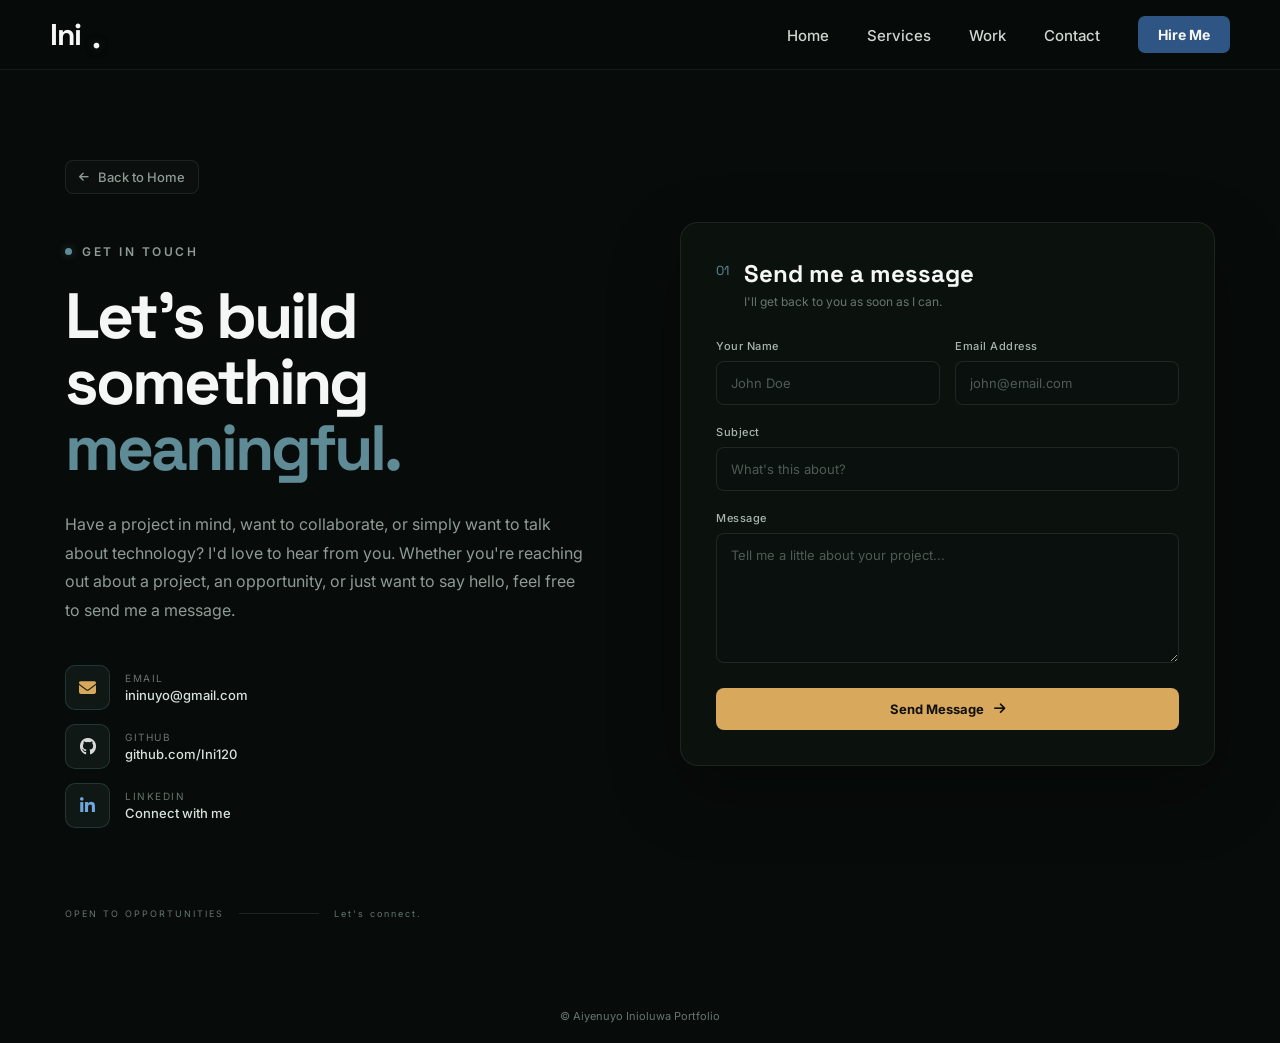
==== contact.html @ 682c5699 "Rebuild portfolio repository" ====
<!DOCTYPE html>
<html lang="en">

<head>
    <meta charset="UTF-8">
    <meta name="viewport" content="width=device-width, initial-scale=1.0">

    <title>Contact Me | Inioluwa Aiyenuyo</title>

    <link rel="stylesheet" href="styles.css">

    <link
        rel="stylesheet"
        href="https://cdnjs.cloudflare.com/ajax/libs/font-awesome/6.7.2/css/all.min.css"
    >

    <link rel="preconnect" href="https://fonts.googleapis.com">
    <link rel="preconnect" href="https://fonts.gstatic.com" crossorigin>

    <link
        href="https://fonts.googleapis.com/css2?family=Inter:wght@300;400;500;600;700&family=Space+Grotesk:wght@400;500;600;700&display=swap"
        rel="stylesheet"
    >
</head>

<body class="contact-page">

    <!-- =========================
         HEADER
    ========================== -->

    <section class="header">

        <div class="left-links">
            <h1>Ini <span>.</span></h1>
        </div>

        <div class="right-links">

            <input
                type="checkbox"
                id="nav-toggle"
                class="nav-toggle"
            >

            <label
                for="nav-toggle"
                class="hamburger"
                aria-label="Toggle navigation"
            >
                <span></span>
                <span></span>
                <span></span>
            </label>

            <nav>
                <ul>

                    <li>
                        <a href="index.html">Home</a>
                    </li>

                    <li>
                        <a href="services.html">Services</a>
                    </li>

                    <li>
                        <a href="work.html">Work</a>
                    </li>

                    <li>
                        <a href="contact.html">Contact</a>
                    </li>

                    <li>
                        <a href="hire.html" class="button">
                            Hire Me
                        </a>
                    </li>

                </ul>
            </nav>

        </div>

    </section>


    <!-- =========================
         CONTACT HERO
    ========================== -->

    <main class="contact-container">

        <section class="contact-hero">

            <!-- LEFT -->
             

            <div class="contact-left">
                 <a href="index.html" class="back-btn">
        <i class="fa-solid fa-arrow-left"></i>
        <span>Back to Home</span>
    </a>

                <div class="contact-eyebrow">

                    <span class="contact-eyebrow-dot"></span>

                    GET IN TOUCH

                </div>


                <h1>
                    Let's build something
                    <span>meaningful.</span>
                </h1>


                <p class="contact-intro">

                    Have a project in mind, want to collaborate, or simply
                    want to talk about technology? I'd love to hear from you.

                    Whether you're reaching out about a project, an
                    opportunity, or just want to say hello, feel free to
                    send me a message.

                </p>


                <!-- CONTACT DETAILS -->

                <div class="contact-details">

                    <a href="mailto:your@email.com" class="contact-detail">

                        <div class="contact-icon">
                            <i class="fa-solid fa-envelope"></i>
                        </div>

                        <div>
                            <span>Email</span>
                            <strong>ininuyo@gmail.com</strong>
                        </div>

                    </a>


                    <a
                        href="https://github.com/"
                        class="contact-detail"
                        target="_blank"
                    >

                        <div class="contact-icon github-icon">
                            <i class="fa-brands fa-github"></i>
                        </div>

                        <div>
                            <span>GitHub</span>
                            <strong>github.com/Ini120</strong>
                        </div>

                    </a>


                    <a
                        href="https://www.linkedin.com/"
                        class="contact-detail"
                        target="_blank"
                    >

                        <div class="contact-icon linkedin-icon">
                            <i class="fa-brands fa-linkedin-in"></i>
                        </div>

                        <div>
                            <span>LinkedIn</span>
                            <strong>Connect with me</strong>
                        </div>

                    </a>

                </div>

            </div>


            <!-- RIGHT -->

            <div class="contact-right">

                <div class="contact-form-card">

                    <div class="form-heading">

                        <span>01</span>

                        <div>
                            <h2>Send me a message</h2>

                            <p>
                                I'll get back to you as soon as I can.
                            </p>
                        </div>

                    </div>


                    <form>

                        <div class="form-row">

                            <div class="form-group">

                                <label for="name">
                                    Your Name
                                </label>

                                <input
                                    type="text"
                                    id="name"
                                    placeholder="John Doe"
                                >

                            </div>


                            <div class="form-group">

                                <label for="email">
                                    Email Address
                                </label>

                                <input
                                    type="email"
                                    id="email"
                                    placeholder="john@email.com"
                                >

                            </div>

                        </div>


                        <div class="form-group">

                            <label for="subject">
                                Subject
                            </label>

                            <input
                                type="text"
                                id="subject"
                                placeholder="What's this about?"
                            >

                        </div>


                        <div class="form-group">

                            <label for="message">
                                Message
                            </label>

                            <textarea
                                id="message"
                                rows="6"
                                placeholder="Tell me a little about your project..."
                            ></textarea>

                        </div>


                        <button
                            type="submit"
                            class="contact-submit"
                        >

                            Send Message

                            <i class="fa-solid fa-arrow-right"></i>

                        </button>

                    </form>

                </div>

            </div>

        </section>


        <!-- BOTTOM LINE -->

        <div class="contact-bottom">

            <span>OPEN TO OPPORTUNITIES</span>

            <span class="contact-bottom-line"></span>

            <span>Let's connect.</span>

        </div>

    </main>


    <footer>
        &copy; Aiyenuyo Inioluwa Portfolio
    </footer>

</body>

</html>
---- styles.css ----
/* ===========================
   GLOBAL RESET
=========================== */
*{
    margin: 0;
    padding: 0;
    box-sizing: border-box;
}

html{
    scroll-behavior: smooth;
}

html,
body{
    overflow-x: hidden;
    width: 100%;
}

/* ===========================
   BASE TYPOGRAPHY
=========================== */
body{
    background-color: #070B09;
    color: #F5F7F6;
    font-family: "Inter", sans-serif;
    margin: 0;
}

h1,h2,h3,h4{
    font-family: "Space Grotesk", sans-serif;
}

/* =========================
   HEADER
========================= */

.header {
    width: 100%;
    min-height: 70px;

    display: flex;
    align-items: center;
    justify-content: space-between;

    padding: 15px 50px;

    position: sticky;
    top: 0;
    z-index: 100;

    background: rgba(7, 11, 9, 0.88);
    backdrop-filter: blur(12px);
    -webkit-backdrop-filter: blur(12px);

    border-bottom: 1px solid rgba(255, 255, 255, 0.07);
}


/* =========================
   LOGO
========================= */

.left-links {
    display: flex;
    align-items: center;
}

.left-links h1 {
    margin: 0;

    font-family: "Space Grotesk", sans-serif;
    font-size: 30px;
    font-weight: 700;

    color: #f5f7f6;
    letter-spacing: -1px;
}

.left-links h1 span {
    color: #F5F7F6;
    display: inline-block;
    vertical-align: middle;
    margin-left: 4px;
    line-height: 1;

    text-shadow:
        0 0 10px rgba(95, 139, 150, 0.35),
        0 0 20px rgba(95, 139, 150, 0.18);
}


/* =========================
   NAVIGATION
========================= */

.right-links {
    display: flex;
    align-items: center;
    position: relative;
}

.nav-toggle {
    display: none;
}

.hamburger {
    display: none;
    cursor: pointer;
    width: 27px;
    height: 19px;
    flex-shrink: 0;
    position: relative;
}

.hamburger span {
    position: absolute;
    left: 0;
    width: 100%;
    height: 3px;
    background: #cdd5d1;
    border-radius: 999px;
    transition: transform 0.3s ease, opacity 0.3s ease;
}

.hamburger span:nth-child(1) {
    top: 0;
}

.hamburger span:nth-child(2) {
    top: 50%;
    transform: translateY(-50%);
}

.hamburger span:nth-child(3) {
    bottom: 0;
}

.right-links nav ul {
    display: flex;
    align-items: center;
    gap: 38px;

    margin: 0;
    padding: 0;

    list-style: none;
}

.right-links nav li {
    list-style: none;
}


/* =========================
   NAV LINKS
========================= */

.right-links nav a {
    position: relative;

    display: inline-block;

    color: #cdd5d1;
    text-decoration: none;

    font-family: "Inter", sans-serif;
    font-size: 15px;
    font-weight: 500;

    transition: color 0.3s ease;
}


/* little green line underneath */

.right-links nav a:not(.button)::after {
    content: "";

    position: absolute;

    left: 0;
    bottom: -7px;

    width: 0;
    height: 2px;

    background: #5F8B96;

    border-radius: 10px;

    transition: width 0.3s ease;
}

.right-links nav a:not(.button):hover {
    color: #ffffff;
}

.right-links nav a:not(.button):hover::after {
    width: 100%;
}


/* =========================
   HIRE ME BUTTON
========================= */

.right-links .button {
    border: none;

    padding: 10px 20px;

    background: #2F5584;
    color: #F5F7F6;

    border-radius: 7px;

    font-family: "Inter", sans-serif;
    font-size: 14px;
    font-weight: 700;

    cursor: pointer;

    transition:
        transform 0.3s ease,
        background 0.3s ease,
        box-shadow 0.3s ease;
}

.right-links .button:hover {
    background: #7FA6B0;

    transform: translateY(-2px);

    box-shadow:
        0 8px 25px rgba(95, 139, 150, 0.22);
}


/* =====================================================
   HERO SECTION
===================================================== */

.hero-section{

    min-height:calc(100vh - 75px);

    display:flex;

    align-items:center;

    justify-content:space-between;

    gap:60px;

    max-width:1400px;

    margin:0 auto;

    padding:70px 60px;

}


/* =====================================================
   LEFT HERO
===================================================== */

.left-hero{

    flex:1;

    max-width:650px;

    display:flex;

    flex-direction:column;

    justify-content:center;

    align-items:flex-start;

}


/* =====================================================
   EYEBROW
===================================================== */

.hero-eyebrow{

    display:flex;

    align-items:center;

    gap:10px;

    color:#8F9A95;

    font-size:12px;

    font-weight:600;

    letter-spacing:2px;

    margin-bottom:25px;

}


.eyebrow-dot{

    width:7px;

    height:7px;

    border-radius:50%;

    background:#5F8B96;

}


/* =====================================================
   HERO TITLE
===================================================== */

.left-hero h1{

    margin:0;

    font-family:"Space Grotesk", sans-serif;

    font-size:72px;

    line-height:1.02;

    letter-spacing:-3px;

    font-weight:700;

    color:#F5F7F6;

}


.left-hero h1 span{

    display:block;

    color:#7FA6B0;

}


/* =====================================================
   DESCRIPTION
===================================================== */

.hero-description{

    max-width:550px;

    margin:28px 0 32px;

    color:#8F9A95;

    font-size:17px;

    line-height:1.7;

}


.hero-description strong{

    color:#F5F7F6;

    font-weight:600;

}


/* =====================================================
   HERO BUTTONS
===================================================== */

.hero-actions{

    display:flex;

    align-items:center;

    gap:15px;

    margin-bottom:50px;

}


.hero-btn,
.hero-outline-btn{

    display:flex;

    align-items:center;

    gap:10px;

    padding:13px 20px;

    border-radius:8px;

    text-decoration:none;

    font-size:14px;

    transition:.3s ease;

}


/* Primary */

.hero-btn{

    background:#2F5584;

    color:#F5F7F6;

    font-weight:600;

}


.hero-btn:hover{

    background:#7FA6B0;

    transform:translateY(-3px);

}


/* Secondary */

.hero-outline-btn{

    color:#F5F7F6;

    border:1px solid rgba(255,255,255,.14);

}


.hero-outline-btn:hover{

    color:#7FA6B0;

    border-color:#7FA6B0;

    transform:translateY(-3px);

}




/* =========================
   FIND ME
========================= */

.find-me {
    margin-top: 2px;
    margin-bottom: 10px;
}

.find-me p {
    margin: 0 0 12px;

    color: #68756E;

    font-size: 12px;
    letter-spacing: 1.5px;
    text-transform: uppercase;
}

.find-me-links {
    display: flex;
    align-items: center;
    gap: 10px;
}

.find-me-links a {
    display: flex;
    align-items: center;
    gap: 8px;

    padding: 9px 13px;

    color: #8F9A95;
    text-decoration: none;

    border: 1px solid rgba(255,255,255,.09);
    border-radius: 7px;

    background: rgba(255,255,255,.025);

    font-size: 13px;

    transition: .3s ease;
}

.find-me-links a i {
    font-size: 16px;
}

.find-me-links a:hover {
    color: #F5F7F6;

    border-color:#1a3c65;

    background: rgba(25,217,139,.06);

    transform: translateY(-3px);
}

.find-me-links a:hover i {
    color: #4D9BD2;
}


/* =====================================================
   HERO META
===================================================== */

.hero-meta{

    display:flex;

    align-items:center;

    gap:25px;

    padding-top:22px;

    border-top:1px solid rgba(255,255,255,.08);

}


.meta-item{

    display:flex;

    flex-direction:column;

    gap:5px;

}


.meta-number{

    color:#2F5584;

    font-family:"Space Grotesk",sans-serif;

    font-size:22px;

    font-weight:600;

}


.meta-item span:last-child{

    color:#68756E;

    font-size:10px;

    letter-spacing:1px;

    text-transform:uppercase;

}


.meta-divider{

    width:1px;

    height:35px;

    background:rgba(255,255,255,.1);

}


/* =====================================================
   RIGHT HERO
===================================================== */

.right-hero{

    position:relative;

    width:600px;

    height:550px;

    flex-shrink:0;

    display:flex;

    justify-content:center;

    align-items:center;

}

.right-hero .fa-brands.fa-html5{
    color: orange;
}

.right-hero .fa-brands.fa-css3-alt{
    color: #2F5584;
}

.right-hero .fa-brands.fa-js{
    color: yellow;
}

/* =====================================================
   GREEN GLOW
===================================================== */

.workspace-glow{

    position:absolute;

    width:450px;

    height:450px;

    border-radius:50%;

    background:

        radial-gradient(
            circle,
            rgba(95,139,150,.16),
            rgba(95,139,150,.05) 45%,
            transparent 70%
        );

    filter:blur(10px);

    animation:workspaceGlow 5s ease-in-out infinite;

}


@keyframes workspaceGlow{

    0%,
    100%{

        transform:scale(1);

        opacity:.7;

    }

    50%{

        transform:scale(1.08);

        opacity:1;

    }

}


/* =====================================================
   CODE WINDOW
===================================================== */

.code-window{

    position:absolute;

    width:480px;

    min-height:350px;

    top:65px;

    left:45px;

    background:rgba(12,18,15,.94);

    border:1px solid rgba(95,139,150,.2);

    border-radius:14px;

    box-shadow:

        0 30px 80px rgba(0,0,0,.5),

        0 0 40px rgba(95,139,150,.08);

    overflow:hidden;

    z-index:5;

    animation:workspaceFloat 6s ease-in-out infinite;

}


@keyframes workspaceFloat{

    0%,
    100%{

        transform:translateY(0);

    }

    50%{

        transform:translateY(-8px);

    }

}


/* =====================================================
   WINDOW TOP
===================================================== */

.window-top{

    height:45px;

    display:flex;

    align-items:center;

    justify-content:space-between;

    padding:0 16px;

    background:#101713;

    border-bottom:1px solid rgba(255,255,255,.06);

}


.window-dots{

    display:flex;

    gap:6px;


}


.window-dots span{

    width:9px;

    height:9px;

    border-radius:50%;

    

}

.dot1{
    background:red;
}

.dot2{
    background:greenyellow;
}

.dot3{
    background:yellow;
}


.window-title{

    position:absolute;

    left:50%;

    transform:translateX(-50%);

    color:#68756E;

    font-size:11px;

    font-family:monospace;

}


.window-status{

    color:#7FA6B0;

    font-size:8px;

}


/* =====================================================
   CODE BODY
===================================================== */

.code-body{

    padding:25px 20px;

    font-family:"Courier New",monospace;

    font-size:13px;

    line-height:1.8;

}


.code-line{

    display:flex;

    gap:8px;

    white-space:nowrap;

}


.code-line.indent{

    padding-left:25px;

}


.line-number{

    width:20px;

    color:#38463F;

    user-select:none;

}


.code-purple{

    color:#C792EA;

}


.code-green{

    color:#7FA6B0;

}


.code-orange{

    color:#F7B267;

}


.code-blue{

    color:#82AAFF;

}


.code-white{

    color:#D8E2DD;

}


/* =====================================================
   CURSOR
===================================================== */

.cursor-line{

    margin-left:28px;

}


.cursor{

    display:inline-block;

    width:7px;

    height:16px;

    background:#7FA6B0;

    animation:blink 1s step-end infinite;

}


@keyframes blink{

    50%{

        opacity:0;

    }

}


/* =====================================================
   TERMINAL
===================================================== */

.terminal-window{

    position:absolute;

    width:250px;

    bottom:35px;

    left:0;

    background:#0B100D;

    border:1px solid rgba(95,139,150,.25);

    border-radius:10px;

    overflow:hidden;

    z-index:7;

    box-shadow:0 20px 50px rgba(0,0,0,.5);

    animation:terminalFloat 5s ease-in-out infinite;

}


@keyframes terminalFloat{

    0%,
    100%{

        transform:translateY(0);

    }

    50%{

        transform:translateY(8px);

    }

}


.terminal-top{

    height:28px;

    display:flex;

    align-items:center;

    gap:5px;

    padding-left:10px;

    background:#111815;

}


.terminal-top span{

    width:6px;

    height:6px;

    border-radius:50%;


}


.terminal-body{

    padding:14px;

    font-family:monospace;

    font-size:10px;

    line-height:1.8;

}


.terminal-body p{

    margin:0;

}


.terminal-symbol{

    color:#7FA6B0;

}


.terminal-success{

    color:#7FA6B0;

}


.terminal-location{

    color:#68756E;

}


/* =====================================================
   GITHUB CARD
===================================================== */

.github-card{

    position:absolute;

    right:0;

    top:105px;

    width:150px;

    padding:12px;

    display:flex;

    align-items:center;

    gap:10px;

    background:rgba(17,24,21,.9);

    border:1px solid rgba(255,255,255,.08);

    border-radius:10px;

    z-index:8;

    box-shadow:0 15px 40px rgba(0,0,0,.35);

}


.github-card > i{

    font-size:25px;

    color:#F5F7F6;

}


.github-card div{

    display:flex;

    flex-direction:column;

    gap:2px;

}


.github-card strong{

    font-size:11px;

}


.github-card small{

    color:#68756E;

    font-size:9px;

}


.github-dot{

    margin-left:auto;

    width:6px;

    height:6px;

    border-radius:50%;

    background:greenyellow;

    box-shadow:0 0 8px rgba(95,139,150,.75);

}


/* =====================================================
   FLOATING TECHNOLOGY ICONS
===================================================== */

.floating-tech{

    position:absolute;

    width:52px;

    height:52px;

    display:flex;

    align-items:center;

    justify-content:center;

    border-radius:50%;

    background:#111815;

    border:1px solid rgba(95,139,150,.3);

    color:#7FA6B0;

    font-size:25px;

    box-shadow:0 0 20px rgba(95,139,150,.15);

    z-index:9;

    animation:techFloat 4s ease-in-out infinite;

}


@keyframes techFloat{

    0%,
    100%{

        transform:translateY(0);

    }

    50%{

        transform:translateY(-12px);

    }

}


.html-tech{

    top:25px;

    left:10px;

}


.css-tech{

    right:55px;

    bottom:100px;

    animation-delay:1s;

}


.js-tech{

    left:80px;

    bottom:15px;

    animation-delay:2s;

}


/* =====================================================
   FLOATING CURSOR
===================================================== */

.floating-cursor{

    position:absolute;

    right:70px;

    bottom:40px;

    width:42px;

    height:42px;

    display:flex;

    align-items:center;

    justify-content:center;

    background:#5F8B96;

    color:#F5F7F6;

    border-radius:50%;

    font-size:16px;

    box-shadow:0 0 25px rgba(95,139,150,.22);

    z-index:10;

    animation:cursorFloat 4s ease-in-out infinite;

}


@keyframes cursorFloat{

    0%,
    100%{

        transform:translate(0,0);

    }

    50%{

        transform:translate(8px,-10px);

    }

}

.line4{
width: 100%;
    height: 1px;
    background:rgba(255,255,255,.08);
    margin-bottom: 0;
    display: inline-block;
    align-items: center;
    margin-top: 50px;
}



/* =====================================================
   ABOUT SECTION
===================================================== */

.about-section {
    max-width: 1250px;
    margin: 0 auto;
    padding: 90px 50px;
}


/* =========================
   SECTION TITLE
========================= */

.about-title {
    margin-bottom: 65px;
}

.about-title span {
    display: block;

    margin-bottom: 12px;

    color: #8f9a95;

    font-size: 12px;
    font-weight: 600;

    letter-spacing: 3px;
}

.about-title h1 {
    margin: 0;

    font-family: "Space Grotesk", sans-serif;

    font-size: 52px;
    line-height: 1.05;

    letter-spacing: -2px;

    color: #f5f7f6;
}

.about-title em {
    color: #2F5584;
    font-style: normal;
}


/* =========================
   THREE SECTIONS
========================= */

.about-me {
    display: grid;

    grid-template-columns: repeat(3, 1fr);

    gap: 35px;
}


/* =========================
   ABOUT CARD
========================= */

.about-card {
    padding: 30px 25px;

    border-top: 1px solid rgba(255,255,255,.12);

    transition: .3s ease;
}

.about-card:hover {
    border-top-color: #2F5584;

    transform: translateY(-5px);
}


/* =========================
   CARD HEADING
========================= */

.about-head {
    display: flex;

    align-items: center;

    gap: 10px;

    margin-bottom: 30px;

    font-size: 17px;

    font-weight: 500;

    color: #f5f7f6;
}

.about-head span {
    color: #2F5584;

    font-family: "Space Grotesk", sans-serif;

    font-size: 14px;
}

.short-line {
    width: 25px;
    height: 1px;

    background: #68756e;
}


/* =========================
   PARAGRAPH
========================= */

.paragraph {
    display: flex;

    gap: 18px;
}

.paragraph p {
    margin: 0;

    color: #8f9a95;

    font-size: 14px;

    line-height: 1.8;
}


/* =========================
   VERTICAL LINE
========================= */

.vertical-line {
    width: 1px;

    min-width: 1px;

    height: auto;

    align-self: stretch;

    background: rgba(255,255,255,.1);
}


/* =========================
   HOVER DETAIL
========================= */

.about-card:hover .vertical-line {
    background: rgba(47,85,132,.45);
}

.about-card:hover .about-head {
    color: #ffffff;
}


/* =====================================================
   TABLET
===================================================== */

@media (max-width: 900px) {

    .about-section {
        padding: 70px 30px;
    }

    .about-me {
        grid-template-columns: 1fr;
        gap: 15px;
    }

    .about-card {
        padding: 30px 20px;
    }

    .about-title h1 {
        font-size: 45px;
    }

}


/* =====================================================
   MOBILE
===================================================== */

@media (max-width: 600px) {

    .about-section {
        padding: 60px 20px;
    }

    .about-title {
        margin-bottom: 40px;
    }

    .about-title h1 {
        font-size: 38px;
        letter-spacing: -1.5px;
    }

    .about-card {
        padding: 25px 10px;
    }

    .about-head {
        font-size: 15px;
        margin-bottom: 22px;
    }

    .paragraph {
        gap: 14px;
    }

    .paragraph p {
        font-size: 13px;
        line-height: 1.75;
    }

}

/* ===========================
   SKILLS PAGE
=========================== */
/* =====================================================
   SKILLS INTRO
===================================================== */

.skills-intro {
    width: 100%;
    max-width: 1200px;

    margin: 0 auto;

    padding: 35px 40px 0;

    position: relative;
}


/* =====================================================
   BACK BUTTON
===================================================== */

.back-btn {
    margin-top: 5px;
    margin-bottom: 0;
    display: inline-flex;

    align-items: center;
    gap: 9px;

    color: #8F9A95;

    text-decoration: none;

    font-family: "Inter", sans-serif;

    font-size: 13px;
    font-weight: 500;

    padding: 8px 13px;

    border: 1px solid rgba(255,255,255,.08);

    border-radius: 8px;

    background: rgba(255,255,255,.02);

    transition:
        color .3s ease,
        border-color .3s ease,
        background .3s ease,
        transform .3s ease;
}


.back-btn i {
    font-size: 11px;

    transition: transform .3s ease;
}


.back-btn:hover {
    color: #F5F7F6;

    border-color: rgba(255,255,255,.16);

    background: rgba(255,255,255,.08);

    transform: translateX(-3px);
}


.back-btn:hover i {
    transform: translateX(-3px);

    color: #F5F7F6;
}





/* =====================================================
   SKILLS HEADING
===================================================== */

.skills-head {

    max-width: 760px;

    margin: 75px auto 0;
    margin-top: 20px;

    display: flex;

    flex-direction: column;

    align-items: center;

    text-align: center;
}


/* =====================================================
   EYEBROW
===================================================== */

.skills-eyebrow {

    display: flex;

    align-items: center;

    gap: 9px;

    margin-bottom: 18px;

    color: #8F9A95;

    font-size: 11px;

    font-weight: 600;

    letter-spacing: 3px;
}


.skills-eyebrow-dot {

    width: 7px;
    height: 7px;

    border-radius: 50%;

    background: #1a3c65;
}


/* =====================================================
   MAIN HEADING
===================================================== */

.skills-head h1 {

    margin: 0;

    font-family: "Space Grotesk", sans-serif;

    font-size: 58px;

    line-height: 1.05;

    letter-spacing: -2.5px;

    font-weight: 700;

    color: #F5F7F6;
}


.skills-head h1 span {

    color: #8FA8C7;

    position: relative;
}






/* =====================================================
   DESCRIPTION
===================================================== */

.skills-description {

    max-width: 610px;

    margin: 24px auto 0;

    color: #8F9A95;

    font-family: "Inter", sans-serif;

    font-size: 15px;

    line-height: 1.8;

}


/* =====================================================
   DECORATIVE LINE
===================================================== */

.skills-heading-line {

    display: flex;

    align-items: center;

    justify-content: center;

    gap: 6px;

    margin-top: 30px;
}


.skills-heading-line span {

    display: block;

    height: 3px;

    border-radius: 20px;

    background: #8FA8C7;
}


.skills-heading-line span:first-child {

    width: 70px;

}


.skills-heading-line span:last-child {

    width: 5px;

    opacity: .8;
}



.separator-line{
    width: 100%;
    height: 1px;
    background:rgba(255,255,255,.08);
    margin-bottom: 0;
    display: inline-block;
    align-items: center;
    margin-top: 50px;


}

.tech-stack-header{
    margin-top:30px;
    display:flex;
    align-items: center;
    gap: 10px;
    margin-left: 30px;
}

.tech-stack-header h2{
    font-size:20px;
    letter-spacing:3px;
}

.tech-stack-header p{
    color: #8F9A95;
}

.tech-stack{
    max-width:1200px;
    margin:50px auto;

    display:flex;
    flex-direction: column;
    gap:50px;

    padding:0 30px;
    
}

/* =========================
   TECH STACK TIMELINE
========================= */

.timeline {
    position: relative;
    max-width: 1050px;
    margin: 50px auto;
    padding: 10px 30px;
}

/* Vertical timeline line */

.timeline::before {
    content: "";
    position: absolute;
    left: 55px;
    top: 0;
    bottom: 0;
    width: 1px;
    background: rgba(143, 168, 199, .16);
}


/* =========================
   TIMELINE ITEM
========================= */

.timeline-item {
    position: relative;
    display: flex;
    gap: 35px;
    margin-bottom: 35px;
}


/* =========================
   TIMELINE ICON
========================= */

.timeline-dot {
    width: 52px;
    height: 52px;

    flex-shrink: 0;

    display: flex;
    align-items: center;
    justify-content: center;

    border: 1px solid rgba(255, 255, 255, .08);
    border-radius: 50%;

    background: #0D1511;

    z-index: 2;
}

.timeline-dot i {
    font-size: 26px;
}


/* =========================
   CONTENT
========================= */

.timeline-content {
    flex: 1;

    padding: 25px 30px;

    background: rgba(13, 21, 17, .85);

    border: 1px solid rgba(255, 255, 255, .08);

    border-radius: 15px;

    transition: .3s ease;
}

.timeline-content:hover {
    transform: translateX(8px);

    border-color: rgba(255, 255, 255, .16);

    box-shadow:
        0 12px 28px rgba(0, 0, 0, .18);
}


/* =========================
   TOP SECTION
========================= */

.timeline-top {
    display: flex;
    justify-content: space-between;
    align-items: flex-start;

    gap: 20px;
}

.timeline-top h3 {
    margin: 0 0 5px;

    font-size: 24px;
}

.timeline-top p {
    margin: 0;

    color: #8FA8C7;

    font-size: 14px;
}


/* =========================
   PROFICIENCY
========================= */

.timeline-level {
    display: flex;
    flex-direction: column;

    align-items: flex-end;

    flex-shrink: 0;
}

.timeline-level span {
    color: #8FA8C7;

    font-size: 25px;

    font-weight: 600;
}



.timeline-level small {
    font-size: 11px;
}

.color1{
    color: grey;
}

.color2{
    color:rgb(30, 173, 244);
}

.color3{
    color: yellow;
}
.color4{
    color: orange;
}
.color5{
    color: greenyellow;
}



/* =========================
   PROGRESS BAR
========================= */

.timeline-progress {
    width: 100%;
    height: 6px;

    margin: 20px 0;

    background: #111815;

    border-radius: 20px;

    overflow: hidden;
}

.timeline-progress span {
    display: block;

    height: 100%;

    background: #1a3c65;

    border-radius: 20px;
}


/* =========================
   SKILL LIST
========================= */

.timeline-content ul {
    display: grid;

    grid-template-columns: repeat(2, 1fr);

    gap: 10px 30px;

    margin: 0;
    padding: 0;

    list-style: none;
}

.timeline-content li {
    color: #8F9A95;

    font-size: 13px;

    position: relative;

    padding-left: 18px;
}

.timeline-content li::before {
    content: "✓";

    position: absolute;

    left: 0;

    color: #8FA8C7;
}

.timeline-item {
    opacity: 0;
    transform: translateX(-60px);
    animation: timelineSlideIn 0.8s ease forwards;
}

.timeline-item:nth-child(1) {
    animation-delay: 0.1s;
}

.timeline-item:nth-child(2) {
    animation-delay: 0.3s;
}

.timeline-item:nth-child(3) {
    animation-delay: 0.5s;
}

.timeline-item:nth-child(4) {
    animation-delay: 0.7s;
}

.timeline-item:nth-child(5) {
    animation-delay: 0.9s;
}

.timeline-item:nth-child(6) {
    animation-delay: 1.1s;
}

@keyframes timelineSlideIn {

    from {
        opacity: 0;
        transform: translateX(-60px);
    }

    to {
        opacity: 1;
        transform: translateX(0);
    }

}

/* =========================
   CARD FADE-IN ANIMATION
========================= */

.skill-card {
    opacity: 0;
    transform: translateY(25px);
    animation: cardFadeIn 0.8s ease forwards;
}

/* Stagger the cards */
.skill-card:nth-child(1) {
    animation-delay: 0.1s;
}

.skill-card:nth-child(2) {
    animation-delay: 0.2s;
}

.skill-card:nth-child(3) {
    animation-delay: 0.3s;
}

.skill-card:nth-child(4) {
    animation-delay: 0.4s;
}

.skill-card:nth-child(5) {
    animation-delay: 0.5s;
}

.skill-card:nth-child(6) {
    animation-delay: 0.6s;
}


@keyframes cardFadeIn {
    from {
        opacity: 0;
        transform: translateY(25px);
    }

    to {
        opacity: 1;
        transform: translateY(0);
    }


}

/*====================
|       CARD
====================*/
.skill-card{
    width:100%;
    min-height:180px;

    padding:28px;

    border:1px solid rgba(255,255,255,.08);
    border-radius:18px;

    background:#121615;

    transition: transform .35s ease, box-shadow .35s ease, border-color .35s ease;
}

.skill-card:hover{
    transform:translateY(-7px);

    border-color:rgba(255,255,255,.16);

    box-shadow:0 18px 40px rgba(0,0,0,.18);
}

.card-section > i{
    width:66px;
    height:66px;

    display:flex;
    justify-content:center;
    align-items:center;

    flex-shrink:0;

    font-size:30px;

    border:1px solid rgba(255,255,255,.08);
    border-radius:50%;

    background:rgba(255,255,255,.04);

    transition: transform .35s ease, box-shadow .35s ease, border-color .35s ease, color .35s ease;
}

.skill-card:hover .card-section > i{
    transform:scale(1.05);
    box-shadow:0 14px 28px rgba(0,0,0,.18);
    border-color:rgba(255,255,255,.16);
}

.card-section{
    display:flex;
    align-items:flex-start;
    gap:18px;
}
.card-text{
    display:flex;
    flex-direction:column;
    gap:10px;
}

.fa-mobile-screen-button{
    color:#63D4F2;
}

.fa-code{
    color:#4D9BD2;
}

.fa-universal-access{
    color:#4FB6A4;
}

.fa-wand-magic-sparkles{
    color:#8FA8C7;
}

.fa-bug{
    color:#F4B84F;
}

.fa-lightbulb{
    color:#F2C94C;
}

.card-text span{
    color:#F1F0EB;

    font-size:18px;
    font-weight:600;
}

.card-text p{
    max-width:240px;

    margin:0;

    color:#929895;

    font-size:15px;
    line-height:1.75;
}

.cards{
    width:100%;
    max-width:1100px;

    margin:45px auto;

    padding:0 30px;
    display:grid;
    grid-template-columns:repeat(3, minmax(0, 1fr));
    gap:24px;
}






/* =====================================================
   CONTACT PAGE
===================================================== */

.contact-page {
    background: #070B09;
    color: #F5F7F6;
}


/* =====================================================
   CONTACT CONTAINER
===================================================== */

.contact-container {
    max-width: 1250px;
    margin: 0 auto;
    padding: 90px 50px 40px;
}


/* =====================================================
   CONTACT HERO
===================================================== */

.contact-hero {
    display: grid;
    grid-template-columns: 1fr 1fr;
    gap: 80px;
    align-items: center;
}


/* =====================================================
   LEFT SIDE
===================================================== */

.contact-left {
    max-width: 560px;
}

.contact-left .back-btn{
    margin-bottom: 50px;
    margin-top: 0;
}


/* =====================================================
   EYEBROW
===================================================== */

.contact-eyebrow {
    display: flex;
    align-items: center;
    gap: 10px;

    margin-bottom: 25px;

    color: #8F9A95;

    font-size: 12px;
    font-weight: 600;

    letter-spacing: 2.5px;
}


.contact-eyebrow-dot {
    width: 7px;
    height: 7px;

    border-radius: 50%;

    background: #5F8B96;

    box-shadow:
        0 0 10px rgba(95, 139, 150, .45);
}


/* =====================================================
   HEADING
===================================================== */

.contact-left h1 {
    margin: 0;

    font-family: "Space Grotesk", sans-serif;

    font-size: clamp(48px, 5vw, 72px);

    line-height: 1.03;

    letter-spacing: -3px;
}


.contact-left h1 span {
    display: block;

    color: #5F8B96;
}


/* =====================================================
   INTRO
===================================================== */

.contact-intro {
    max-width: 520px;

    margin: 28px 0 40px;

    color: #8F9A95;

    font-size: 16px;

    line-height: 1.8;
}


/* =====================================================
   CONTACT DETAILS
===================================================== */

.contact-details {
    display: flex;
    flex-direction: column;

    gap: 14px;
}


.contact-detail {
    display: flex;
    align-items: center;

    gap: 15px;

    width: fit-content;

    color: inherit;

    text-decoration: none;

    transition: .3s ease;
}


.contact-detail:hover {
    transform: translateX(5px);
}


/* =====================================================
   CONTACT ICON
===================================================== */

.contact-icon {
    width: 45px;
    height: 45px;

    display: flex;
    align-items: center;
    justify-content: center;

    border-radius: 10px;

    background: #101816;

    border: 1px solid rgba(95, 139, 150, .25);

    color: #D8A85C;

    font-size: 17px;

    transition: .3s ease;
}


.contact-detail:hover .contact-icon {
    border-color: #D8A85C;

    transform: translateY(-2px);
}


/* GitHub */

.github-icon {
    color: #D8D8D8;
}


/* LinkedIn */

.linkedin-icon {
    color: #6FA8DC;
}


/* =====================================================
   CONTACT TEXT
===================================================== */

.contact-detail div:last-child {
    display: flex;
    flex-direction: column;

    gap: 3px;
}


.contact-detail span {
    color: #68756E;

    font-size: 10px;

    text-transform: uppercase;

    letter-spacing: 1.5px;
}


.contact-detail strong {
    color: #D8E2DD;

    font-size: 13px;

    font-weight: 500;
}


/* =====================================================
   RIGHT SIDE
===================================================== */

.contact-right {
    width: 100%;
}


/* =====================================================
   FORM CARD
===================================================== */

.contact-form-card {
    padding: 35px;

    background: rgba(13, 21, 17, .8);

    border: 1px solid rgba(255,255,255,.08);

    border-radius: 18px;

    box-shadow:
        0 25px 70px rgba(0,0,0,.3);

    backdrop-filter: blur(10px);
}


/* =====================================================
   FORM HEADING
===================================================== */

.form-heading {
    display: flex;

    gap: 15px;

    margin-bottom: 30px;
}


.form-heading > span {
    color: #5F8B96;

    font-family: "Space Grotesk", sans-serif;

    font-size: 13px;

    padding-top: 4px;
}


.form-heading h2 {
    margin: 0 0 5px;

    font-size: 24px;
}


.form-heading p {
    margin: 0;

    color: #68756E;

    font-size: 12px;
}


/* =====================================================
   FORM
===================================================== */

form {
    display: flex;
    flex-direction: column;

    gap: 20px;
}


.form-row {
    display: grid;

    grid-template-columns: 1fr 1fr;

    gap: 15px;
}


.form-group {
    display: flex;
    flex-direction: column;

    gap: 8px;
}


.form-group label {
    color: #AAB5AF;

    font-size: 11px;

    font-weight: 500;

    letter-spacing: .5px;
}


.form-group input,
.form-group textarea {

    width: 100%;

    padding: 13px 14px;

    background: #0A100D;

    border: 1px solid rgba(255,255,255,.09);

    border-radius: 8px;

    outline: none;

    color: #F5F7F6;

    font-family: "Inter", sans-serif;

    font-size: 13px;

    transition: .3s ease;
}


.form-group textarea {
    resize: vertical;

    min-height: 130px;
}


.form-group input::placeholder,
.form-group textarea::placeholder {
    color: #4F5A54;
}


.form-group input:focus,
.form-group textarea:focus {
    border-color: #5F8B96;

    box-shadow:
        0 0 0 3px rgba(95,139,150,.08);
}


/* =====================================================
   SUBMIT BUTTON
===================================================== */

.contact-submit {
    display: flex;

    align-items: center;
    justify-content: center;

    gap: 10px;

    padding: 13px 20px;

    margin-top: 5px;

    border: none;

    border-radius: 8px;

    background: #D8A85C;

    color: #10100C;

    font-family: "Inter", sans-serif;

    font-size: 13px;

    font-weight: 700;

    cursor: pointer;

    transition: .3s ease;
}


.contact-submit:hover {
    background: #E5BC7C;

    transform: translateY(-2px);

    box-shadow:
        0 10px 30px rgba(216,168,92,.15);
}


/* =====================================================
   BOTTOM
===================================================== */

.contact-bottom {
    display: flex;

    align-items: center;

    gap: 15px;

    margin-top: 80px;

    color: #68756E;

    font-size: 9px;

    letter-spacing: 2px;
}


.contact-bottom-line {
    width: 80px;

    height: 1px;

    background: rgba(255,255,255,.1);
}


/* =====================================================
   FOOTER
===================================================== */

.contact-page footer {
    margin-top: 30px;

    color: #68756E;

    font-size: 11px;
}


/* =====================================================
   HIRE ME PAGE
================================================= */


.hire-hero{
    padding: 30px;
}


/* =====================================================
   EYEBROW
===================================================== */

.hire-eyebrow {
    display: flex;
    align-items: center;
    gap: 10px;

    margin-bottom: 25px;

    color: #8F9A95;

    font-size: 12px;
    font-weight: 600;

    letter-spacing: 2.5px;
}


.hire-eyebrow-dot {
    width: 7px;
    height: 7px;

    border-radius: 50%;

    background: #5F8B96;

    box-shadow:
        0 0 10px rgba(95, 139, 150, .45);
}


/* =====================================================
   HEADING
===================================================== */

.hire-hero h1 {
    margin: 0;

    font-family: "Space Grotesk", sans-serif;

    font-size: clamp(48px, 5vw, 72px);

    line-height: 1.03;

    letter-spacing: -3px;
}


.hire-hero h1 span {
    display: block;

    color: #5F8B96;
}


/* =====================================================
   INTRO
===================================================== */

.hire-intro {
    max-width: 520px;

    margin: 28px 0 40px;

    color: #8F9A95;

    font-size: 16px;

    line-height: 1.8;
}


/* =====================================================
   HIRE BUTTONS
===================================================== */

.hero-buttons{

    display:flex;

    align-items:center;

    gap:15px;

    margin-bottom:50px;

}


.hire-btn,
.hire-outline-btn{

    display:flex;

    align-items:center;

    gap:10px;

    padding:13px 20px;

    border-radius:8px;

    text-decoration:none;

    font-size:14px;

    transition:.3s ease;

}


/* Primary */

.hire-btn{

    background:#2F5584;

    color:#F5F7F6;

    font-weight:600;

}


.hire-btn:hover{

    background:#7FA6B0;

    transform:translateY(-3px);

}


/* Secondary */

.hire-outline-btn{

    color:#F5F7F6;

    border:1px solid rgba(255,255,255,.14);

}


.hire-outline-btn:hover{

    color:#7FA6B0;

    border-color:#7FA6B0;

    transform:translateY(-3px);

}


/* =========================
   WHAT I CAN HELP WITH
========================= */

.help {
    width: 100%;
    max-width: 1150px;

    display: grid;
    grid-template-columns: repeat(3, 1fr);

    gap: 20px;

    margin: 25px auto 70px;
}


/* =========================
   HIRE CARDS
========================= */

.hire-cards {
    min-height: 250px;

    padding: 30px;

    display: flex;
    flex-direction: column;
    align-items: flex-start;

    background: #0B110E;

    border: 1px solid rgba(255, 255, 255, .08);
    border-radius: 18px;

    transition:
        transform .3s ease,
        border-color .3s ease,
        box-shadow .3s ease;
}


/* =========================
   ICON
========================= */

.hire-cards i {
    width: 52px;
    height: 52px;

    display: flex;
    align-items: center;
    justify-content: center;

    margin-bottom: 25px;

    border-radius: 14px;

    background: rgba(255, 255, 255, .04);

    font-size: 23px;
}


/* Individual icon colours */

.hire-cards .fa-code {
    color: #C792EA;
}

.hire-cards .fa-pen-ruler {
    color: #D8A85C;
}

.hire-cards .fa-chart-line {
    color: #4FB6A4;
}


/* =========================
   CARD TITLE
========================= */

.hire-cards h2 {
    margin: 0 0 12px;

    color: #F5F7F6;

    font-family: "Space Grotesk", sans-serif;

    font-size: 20px;
    font-weight: 600;

    letter-spacing: -.4px;
}


/* =========================
   CARD DESCRIPTION
========================= */

.hire-cards p {
    margin: 0;

    color: #8F9A95;

    font-family: "Inter", sans-serif;

    font-size: 14px;
    line-height: 1.7;
}


/* =========================
   HOVER
========================= */

.hire-cards:hover {
    transform: translateY(-6px);

    border-color: rgba(255, 255, 255, .15);

    box-shadow:
        0 20px 50px rgba(0, 0, 0, .25);
}


/* =========================
   TABLET
========================= */

@media (max-width: 900px) {

    .help {
        grid-template-columns: repeat(2, 1fr);
        padding: 0 25px;
    }

    .hire-cards:last-child {
        grid-column: span 2;
    }

}


/* =========================
   MOBILE
========================= */

@media (max-width: 600px) {

    .help {
        grid-template-columns: 1fr;

        gap: 15px;

        padding: 0 15px;

        margin-bottom: 50px;
    }

    .hire-cards {
        min-height: auto;

        padding: 25px;

        border-radius: 16px;
    }

    .hire-cards:last-child {
        grid-column: auto;
    }

    .hire-cards i {
        width: 48px;
        height: 48px;

        margin-bottom: 20px;

        font-size: 21px;
    }

    .hire-cards h2 {
        font-size: 19px;
    }

    .hire-cards p {
        font-size: 13px;
        line-height: 1.65;
    }

}


/* =========================
   SMALL PHONES
========================= */

@media (max-width: 380px) {

    .help {
        padding: 0 12px;
    }

    .hire-cards {
        padding: 22px;
    }

    .hire-cards h2 {
        font-size: 18px;
    }

    .hire-cards p {
        font-size: 12px;
    }

}

/* =========================
   HOW IT WORKS
========================= */

.how {
    width: 100%;
    max-width: 1150px;

    display: grid;
    grid-template-columns: 1fr auto 1fr auto 1fr;

    align-items: center;

    gap: 20px;

    margin: 25px auto 70px;
}


/* =========================
   PROCESS CARDS
========================= */

.how .hire-cards {
    min-height: 220px;

    padding: 28px;

    display: flex;
    flex-direction: column;
    justify-content: center;

    background: #0B110E;

    border: 1px solid rgba(255,255,255,.08);
    border-radius: 18px;

    transition:
        transform .3s ease,
        border-color .3s ease,
        box-shadow .3s ease;
}


.how .hire-cards:hover {
    transform: translateY(-5px);

    border-color: rgba(255,255,255,.16);

    box-shadow:
        0 20px 45px rgba(0,0,0,.25);
}


/* =========================
   NUMBER + TITLE
========================= */

.how-head {
    display: flex;

    align-items: center;

    gap: 10px;

    margin: 0 0 20px;

    color: #F5F7F6;

    font-family: "Space Grotesk", sans-serif;

    font-size: 19px;
    font-weight: 600;
}


/* Number */

.how-head span {
    color: #68756E;

    font-size: 13px;

    font-weight: 600;

    letter-spacing: 1px;
}


/* Small line */

.how-head .short-line {
    width: 25px;
    height: 1px;

    background: rgba(255,255,255,.25);

    flex-shrink: 0;
}


/* =========================
   DESCRIPTION
========================= */

.how .hire-cards p {
    margin: 0;

    color: #8F9A95;

    font-size: 14px;

    line-height: 1.7;
}


/* =========================
   ARROWS
========================= */

.how > .fa-arrow-right {
    display: flex;

    align-items: center;
    justify-content: center;

    color: #68756E;

    font-size: 15px;

    transition:
        color .3s ease,
        transform .3s ease;
}


.how:hover > .fa-arrow-right {
    color: #AAB5AF;
}


/* =========================
   HOW IT WORKS
========================= */

.how {
    width: 100%;
    max-width: 1150px;

    margin: 25px auto 70px;
    padding: 0 20px;

    display: flex;
    align-items: center;

    gap: 20px;
}


/* =========================
   PROCESS CARDS
========================= */

.how .hire-cards {
    flex: 1;

    min-width: 0;
    min-height: 220px;

    padding: 28px;

    display: flex;
    flex-direction: column;
    justify-content: center;

    background: #0B110E;

    border: 1px solid rgba(255,255,255,.08);

    border-radius: 18px;

    transition:
        transform .3s ease,
        border-color .3s ease,
        box-shadow .3s ease;
}


.how .hire-cards:hover {
    transform: translateY(-5px);

    border-color: rgba(255,255,255,.16);

    box-shadow:
        0 20px 45px rgba(0,0,0,.25);
}


/* =========================
   HEADINGS
========================= */

.how-head {
    display: flex;
    align-items: center;

    gap: 10px;

    margin: 0 0 20px;

    color: #F5F7F6;

    font-family: "Space Grotesk", sans-serif;

    font-size: 19px;
    font-weight: 600;
}


/* Number */

.how-head span {
    color: #68756E;

    font-size: 13px;

    font-weight: 600;
}


/* Small line */

.how-head .short-line {
    width: 25px;
    height: 1px;

    flex-shrink: 0;

    background: rgba(255,255,255,.25);
}


/* =========================
   TEXT
========================= */

.how .hire-cards p {
    margin: 0;

    color: #8F9A95;

    font-size: 14px;

    line-height: 1.7;
}


/* =========================
   ARROWS
========================= */

.how > .fa-arrow-right {
    flex: 0 0 auto;

    color: #68756E;

    font-size: 16px;

    transition: .3s ease;
}


.how > .fa-arrow-right:hover {
    color: #AAB5AF;

    transform: translateX(3px);
}


/* =====================================================
   TABLET
===================================================== */

@media (max-width: 900px) {

    .how {
        flex-direction: column;

        width: 100%;

        gap: 12px;

        padding: 0 25px;
    }


    .how .hire-cards {
        width: 100%;

        min-height: 190px;
    }


    .how > .fa-arrow-right {
        transform: rotate(90deg);

        margin: 2px 0;
    }

}


/* =====================================================
   MOBILE
===================================================== */

@media (max-width: 600px) {

    .how {
        gap: 10px;

        padding: 0 15px;

        margin-bottom: 50px;
    }


    .how .hire-cards {
        min-height: auto;

        padding: 24px;

        border-radius: 16px;
    }


    .how-head {
        font-size: 18px;

        margin-bottom: 15px;
    }


    .how .hire-cards p {
        font-size: 13px;

        line-height: 1.65;
    }


    .how > .fa-arrow-right {
        font-size: 13px;
    }

}



/* =====================================================
   READY TO START CTA
===================================================== */

.ready-cta {

    width: 100%;
    max-width: 1100px;

    margin: 70px auto 80px;

    padding: 55px 60px;

    background:
        linear-gradient(
            135deg,
            #0D1511,
            #0A100D
        );

    border: 1px solid rgba(255,255,255,.09);

    border-radius: 22px;

    position: relative;

    overflow: hidden;
}


/* subtle background glow */

.ready-cta::before {

    content: "";

    position: absolute;

    width: 280px;
    height: 280px;

    right: -100px;
    top: -120px;

    border-radius: 50%;

    background:
        radial-gradient(
            circle,
            rgba(79,182,164,.10),
            transparent 70%
        );

    pointer-events: none;
}


/* =========================
   CONTENT
========================= */

.ready-content {

    position: relative;

    z-index: 2;

    max-width: 650px;
}


/* =========================
   EYEBROW
========================= */

.ready-eyebrow {

    display: flex;

    align-items: center;

    gap: 9px;

    margin-bottom: 18px;

    color: #68756E;

    font-size: 11px;

    font-weight: 600;

    letter-spacing: 2px;
}


.ready-dot {

    width: 7px;
    height: 7px;

    border-radius: 50%;

    background: #1a3c65;

    box-shadow:
        0 0 8px rgba(79,182,164,.5);
}


/* =========================
   HEADING
========================= */

.ready-content h2 {

    margin: 0 0 15px;

    color: #F5F7F6;

    font-family: "Space Grotesk", sans-serif;

    font-size: 42px;

    line-height: 1.1;

    letter-spacing: -1.5px;
}


/* =========================
   TEXT
========================= */

.ready-content > p {

    max-width: 560px;

    margin: 0 0 28px;

    color: #8F9A95;

    font-size: 16px;

    line-height: 1.7;
}


/* =========================
   BUTTON
========================= */

.ready-btn {

    display: inline-flex;

    align-items: center;

    gap: 12px;

    padding: 13px 20px;

    background: #F5F7F6;

    color: #070B09;

    border-radius: 8px;

    text-decoration: none;

    font-size: 14px;

    font-weight: 600;

    transition: .3s ease;
}


.ready-btn i {

    transition: transform .3s ease;
}


.ready-btn:hover {

    background: #D8E2DD;

    transform: translateY(-3px);
}


.ready-btn:hover i {

    transform: translateX(4px);
}


/* =========================
   EMAIL
========================= */

.email-line {

    display: flex;

    align-items: center;

    gap: 8px;

    margin-top: 25px;

    font-size: 13px;
}


.email-line span {

    color: #68756E;
}


.email-line a {

    color: #AAB5AF;

    text-decoration: none;

    transition: color .3s ease;
}


.email-line a:hover {

    color: #2F5584;
}


/* =====================================================
   TABLET
===================================================== */

@media (max-width: 768px) {

    .ready-cta {

        margin: 60px 25px;

        padding: 45px 40px;

    }

    .ready-content h2 {

        font-size: 36px;

    }

}


/* =====================================================
   MOBILE
===================================================== */

@media (max-width: 600px) {

    .ready-cta {

        margin: 50px 15px;

        padding: 35px 25px;

        border-radius: 18px;

    }


    .ready-content h2 {

        font-size: 32px;

        letter-spacing: -1px;

    }


    .ready-content > p {

        font-size: 14px;

        line-height: 1.7;

    }


    .ready-btn {

        width: 100%;

        justify-content: center;

    }


    .email-line {

        flex-direction: column;

        align-items: flex-start;

        gap: 4px;

    }

}


/* =====================================================
   SMALL PHONES
===================================================== */

@media (max-width: 380px) {

    .ready-cta {

        padding: 30px 20px;

    }


    .ready-content h2 {

        font-size: 28px;

    }


    .ready-content > p {

        font-size: 13px;

    }


    .email-line {

        font-size: 12px;

    }

}



/* =====================================================
   TABLET
===================================================== */

@media (max-width: 900px) {

    .contact-container {
        padding: 70px 30px 40px;
    }

    .contact-hero {
        grid-template-columns: 1fr;

        gap: 55px;
    }

    .contact-left {
        max-width: 700px;
    }

    .contact-left h1 {
        font-size: 58px;
    }

    .contact-intro {
        max-width: 650px;
    }

}


/* =====================================================
   MOBILE
===================================================== */

@media (max-width: 600px) {

    .contact-container {
        padding: 55px 18px 30px;
    }

    .contact-hero {
        gap: 40px;
    }

    .contact-left h1 {
        font-size: 44px;

        letter-spacing: -2px;
    }

    .contact-intro {
        font-size: 14px;

        line-height: 1.7;

        margin: 22px 0 30px;
    }

    .contact-form-card {
        padding: 22px 18px;

        border-radius: 14px;
    }

    .form-row {
        grid-template-columns: 1fr;
    }

    .form-heading h2 {
        font-size: 20px;
    }

    .contact-bottom {
        margin-top: 50px;

        font-size: 8px;
    }

}


/* =====================================================
   VERY SMALL PHONES
===================================================== */

@media (max-width: 380px) {

    .contact-container {
        padding: 45px 14px 25px;
    }

    .contact-left h1 {
        font-size: 38px;
    }

    .contact-intro {
        font-size: 13px;
    }

    .contact-form-card {
        padding: 20px 15px;
    }

    .contact-detail strong {
        font-size: 12px;
    }

}



/* ===========================
   FOOTER
=========================== */
footer{
    display: flex;
    justify-content: center;
    padding:20px;
    align-items: center;
    margin-top: 30px;

    color: #68756E;

    font-size: 11px;
}


/* =====================================================
   HOMEPAGE RESPONSIVE DESIGN
   DEVELOPER WORKSPACE
===================================================== */


/* =====================================================
   TABLET — 1024px
===================================================== */

@media (max-width: 1024px) {

    /* HEADER */

    .header {
        padding: 12px 25px;
    }

    .right-links nav ul {
        gap: 25px;
    }


    /* HERO */

    .hero-section {
        gap: 30px;
        padding: 55px 35px;
    }

    .left-hero {
        max-width: 50%;
    }

    .left-hero h1 {
        font-size: 58px;
    }

    .hero-description {
        font-size: 15px;
    }


    /* DEVELOPER WORKSPACE */

    .right-hero {
        width: 450px;
        height: 450px;
    }

    .code-window {
        width: 410px;
        left: 20px;
        top: 45px;
    }

    .github-card {
        right: -5px;
        top: 80px;
    }

    .terminal-window {
        left: -5px;
        bottom: 25px;
    }

    .floating-tech {
        width: 48px;
        height: 48px;
        font-size: 22px;
    }

}


/* =====================================================
   TABLET / SMALL LAPTOP — 768px
===================================================== */

@media (max-width: 768px) {

    /* HEADER */

    .header {
        padding: 12px 20px;
    }

    .left-links h1 {
        font-size: 25px;
    }

    .right-links nav ul {
        gap: 16px;
    }

    .right-links nav a {
        font-size: 13px;
    }

    .right-links .button {
        padding: 8px 13px;
        font-size: 13px;
    }


    /* HERO */

    .hero-section {
        flex-direction: column;

        align-items: center;
        text-align: center;

        padding: 60px 25px 40px;

        gap: 55px;
    }

    .left-hero {
        width: 100%;
        max-width: 700px;

        align-items: center;
        text-align: center;
    }

    .hero-eyebrow {
        justify-content: center;
    }

    .left-hero h1 {
        font-size: 60px;
        letter-spacing: -2px;
    }

    .hero-description {
        max-width: 600px;
        font-size: 16px;
    }

    .hero-actions {
        justify-content: center;
    }

    .hero-meta {
        justify-content: center;
    }


    /* WORKSPACE */

    .right-hero {
        width: 100%;
        max-width: 550px;
        height: 440px;
    }

    .workspace-glow {
        width: 400px;
        height: 400px;
    }

    .code-window {
        width: 90%;
        max-width: 480px;

        left: 50%;
        transform: translateX(-50%);

        top: 35px;
    }

    .code-window {
        animation:
            workspaceFloatMobile 6s ease-in-out infinite;
    }

    .terminal-window {
        width: 220px;
        left: 5px;
        bottom: 25px;
    }

    .github-card {
        width: 140px;
        right: 0;
        top: 70px;
    }

    .floating-tech {
        width: 48px;
        height: 48px;
        font-size: 22px;
    }

    .html-tech {
        left: 0;
        top: 15px;
    }

    .css-tech {
        right: 20px;
        bottom: 75px;
    }

    .js-tech {
        left: 55px;
        bottom: 5px;
    }

    .floating-cursor {
        right: 25px;
        bottom: 15px;
    }

}


@keyframes workspaceFloatMobile {

    0%,
    100% {
        transform: translateX(-50%) translateY(0);
    }

    50% {
        transform: translateX(-50%) translateY(-8px);
    }

}


/* =====================================================
   MOBILE — 600px
===================================================== */

@media (max-width: 600px) {

    /* ================= HEADER ================= */

    .header {
        min-height: 60px;
        padding: 10px 15px;
        flex-direction: row;
        align-items: center;
        justify-content: space-between;
        gap: 0;
    }

    .left-links h1 {
        font-size: 23px;
    }

    .right-links {
        width: 50%;
        display: flex;
        justify-content: flex-end;
        align-items: center;
        position: relative;
    }

    .right-links nav {
        position: absolute;
        top: 100%;
        right: 0;
        left: 0;
        display: none;
        padding: 20px 15px 15px;
        background: rgba(7, 11, 9, 0.95);
        border-radius: 0 0 16px 16px;
        z-index: 10;
    }

    .nav-toggle:checked + .hamburger + nav {
        display: block;
    }

    .hamburger {
        display: block;
        margin-left: 12px;
    }

    .right-links nav ul {
        display: flex;
        flex-direction: column;
        align-items: stretch;
        gap: 10px;
        margin: 0;
        padding: 0;
        list-style: none;
    }

    .right-links nav li {
        list-style: none;
        width: 100%;
    }

    .right-links nav a {
        display: block;
        width: 100%;
        font-size: 12px;
        text-align: left;
        padding: 8px 10px;
        border-radius: 12px;
    }

    .right-links .button {
        padding: 6px 10px;
        font-size: 12px;
        border-radius: 18px;
    }


    /* ================= HERO ================= */

    .hero-section {
        min-height: auto;

        padding: 50px 18px 30px;

        gap: 45px;
    }

    .left-hero {
        width: 100%;
    }

    .hero-eyebrow {
        font-size: 10px;
        letter-spacing: 1.5px;
        margin-bottom: 18px;
    }

    .eyebrow-dot {
        width: 6px;
        height: 6px;
    }

    .left-hero h1 {
        font-size: 46px;
        line-height: 1.05;
        letter-spacing: -2px;
    }

    .hero-description {
        margin: 22px 0 25px;

        max-width: 95%;

        font-size: 14px;
        line-height: 1.7;
    }


    /* ================= HERO BUTTONS ================= */

    .hero-actions {
        width: 100%;

        flex-direction: column;

        gap: 10px;

        margin-bottom: 30px;
    }

    .hero-btn,
    .hero-outline-btn {
        width: 100%;
        max-width: 280px;

        justify-content: center;

        padding: 12px 18px;

        font-size: 13px;
    }


    /* ================= HERO META ================= */

    .hero-meta {
        width: 100%;

        justify-content: center;

        gap: 15px;

        padding-top: 18px;
    }

    .meta-number {
        font-size: 18px;
    }

    .meta-item span:last-child {
        font-size: 8px;
    }

    .meta-divider {
        height: 30px;
    }


    /* =================================================
       DEVELOPER WORKSPACE
    ================================================= */

    .right-hero {

        width: 100%;

        height: 330px;

        max-width: 100%;

        overflow: visible;
    }


    .workspace-glow {

        width: 300px;
        height: 300px;

        opacity: .7;
    }


    /* ================= CODE WINDOW ================= */

    .code-window {

        width: 94%;

        min-height: 225px;

        left: 50%;
        top: 25px;

        border-radius: 11px;

        transform: translateX(-50%);
    }


    .window-top {

        height: 35px;

        padding: 0 10px;
    }


    .window-dots {
        gap: 5px;
    }


    .window-dots span {

        width: 7px;
        height: 7px;
    }


    .window-title {

        font-size: 9px;
    }


    .window-status {

        font-size: 7px;
    }


    /* ================= CODE ================= */

    .code-body {

        padding: 15px 12px;

        font-size: 9px;

        line-height: 1.65;

        overflow: hidden;
    }


    .code-line {

        gap: 5px;

        white-space: nowrap;
    }


    .code-line.indent {

        padding-left: 17px;
    }


    .line-number {

        width: 16px;
    }


    .cursor-line {

        margin-left: 21px;
    }


    .cursor {

        width: 5px;
        height: 12px;
    }


    /* ================= TERMINAL ================= */

    .terminal-window {

        width: 58%;

        left: 0;

        bottom: 5px;

        border-radius: 8px;
    }


    .terminal-top {

        height: 24px;

        padding-left: 8px;
    }


    .terminal-top span {

        width: 5px;
        height: 5px;
    }


    .terminal-body {

        padding: 10px;

        font-size: 8px;

        line-height: 1.7;
    }


    /* ================= GITHUB ================= */

    .github-card {

        width: 115px;

        right: 0;

        top: 55px;

        padding: 9px;

        gap: 7px;

        border-radius: 8px;
    }


    .github-card > i {

        font-size: 19px;
    }


    .github-card strong {

        font-size: 9px;
    }


    .github-card small {

        font-size: 7px;
    }


    .github-dot {

        width: 5px;
        height: 5px;
    }


    /* ================= FLOATING ICONS ================= */

    .floating-tech {

        width: 38px;
        height: 38px;

        font-size: 18px;
    }


    .html-tech {

        top: 5px;
        left: 0;
    }


    .css-tech {

        right: 15px;
        bottom: 50px;
    }


    .js-tech {

        left: 45px;
        bottom: -5px;
    }


    /* ================= CURSOR ================= */

    .floating-cursor {

        width: 32px;
        height: 32px;

        right: 10px;
        bottom: 5px;

        font-size: 12px;
    }


    /* ================= SKILLS ================= */

    .skill-section {

        margin-top: 40px;

        padding: 0 15px;
    }

    .skill-section h2 {
        font-size: 32px;
    }

    .skill-section p {
        font-size: 14px;
    }

    .skills {

        gap: 15px;

        padding: 0 15px;
    }

    .skill {

        width: 105px;
        height: 105px;
    }

    .skill i {
        font-size: 40px;
    }

    .skill p {
        font-size: 12px;
    }


    /* =====================================================
FIND ME
===================================================== */


.find-me {
    width: 100%;
    text-align: center;
}

.find-me-links {
    justify-content: center;
    flex-wrap: wrap;
}

.find-me-links a {
    padding: 8px 11px;
    font-size: 12px;
}

}


/* =====================================================
   VERY SMALL PHONES — 380px
===================================================== */

@media (max-width: 380px) {

    /* HEADER */

    .header {
        padding: 9px 12px;
    }

    .left-links h1 {
        font-size: 21px;
    }

    .right-links nav ul {
        gap: 7px;
    }

    .right-links .button {
        font-size: 11px;
        padding: 7px 10px;
    }


    /* HERO */

    .hero-section {

        padding: 40px 12px 20px;

        gap: 35px;
    }


    .hero-eyebrow {
        font-size: 9px;
        letter-spacing: 1.2px;
    }


    .left-hero h1 {

        font-size: 39px;

        letter-spacing: -1.5px;
    }


    .hero-description {

        font-size: 12.5px;

        line-height: 1.65;
    }


    .hero-btn,
    .hero-outline-btn {

        max-width: 250px;

        font-size: 12px;

        padding: 11px 15px;
    }


    /* META */

    .hero-meta {
        gap: 10px;
    }

    .meta-number {
        font-size: 16px;
    }

    .meta-item span:last-child {
        font-size: 7px;
    }


    /* ================= WORKSPACE ================= */

    .right-hero {

        height: 285px;
    }


    .workspace-glow {

        width: 260px;
        height: 260px;
    }


    .code-window {

        width: 96%;

        min-height: 200px;

        top: 20px;
    }


    .window-top {

        height: 31px;
    }


    .window-title {

        font-size: 8px;
    }


    .code-body {

        padding: 11px 8px;

        font-size: 8px;

        line-height: 1.6;
    }


    .line-number {

        width: 13px;
    }


    .code-line {

        gap: 3px;
    }


    .code-line.indent {

        padding-left: 13px;
    }


    /* TERMINAL */

    .terminal-window {

        width: 63%;

        bottom: 0;
    }


    .terminal-body {

        padding: 8px;

        font-size: 7px;
    }


    /* GITHUB */

    .github-card {

        width: 100px;

        padding: 7px;

        top: 48px;
    }


    .github-card > i {

        font-size: 16px;
    }


    .github-card strong {

        font-size: 8px;
    }


    .github-card small {

        font-size: 6px;
    }


    /* FLOATING ICONS */

    .floating-tech {

        width: 32px;
        height: 32px;

        font-size: 15px;
    }


    .html-tech {
        left: -2px;
    }


    .css-tech {
        right: 5px;
        bottom: 42px;
    }


    .js-tech {
        left: 30px;
        bottom: -3px;
    }


    /* CURSOR */

    .floating-cursor {

        width: 27px;
        height: 27px;

        right: 5px;
        bottom: 0;

        font-size: 10px;
    }


    /* SKILLS */

    .skills {

        gap: 10px;

        padding: 0 10px;
    }


    .skill {

        width: 95px;
        height: 95px;
    }


    .skill i {

        font-size: 34px;
    }


    .skill p {

        font-size: 11px;
    }

}

/* =================================
   SKILLS PAGE - MEDIA QUERIES
================================= */


/* ================================
   TABLET
================================ */

@media (max-width: 768px){

    .skills-head{
        text-align:center;
        margin:40px 20px 0;
    }

    .skills-head h1{
        font-size:40px;
        max-width:none;
    }

    .skills-head p{
        max-width:600px;
        margin:15px auto;
        text-align:center;
    }

    .skills-line{
        justify-content:center;
    }

    .tech-stack-header{
        margin-left:20px;
        margin-top:30px;
    }

    .tech-stack{
        display:flex;
        flex-direction:column;
        gap:25px;

        padding:0 20px;
        margin:40px auto;
    }

}
  /* =========================
   MOBILE
========================= */

@media (max-width: 600px) {

    .timeline {
        width: 100%;
        margin: 35px 0;
        padding: 10px 15px;
        box-sizing: border-box;
    }

    /* Timeline line */
    .timeline::before {
        left: 39px;
    }

    /* Each timeline item */
    .timeline-item {
        display: flex;
        align-items: flex-start;
        gap: 15px;
        margin-bottom: 30px;
        width: 100%;
        box-sizing: border-box;
    }

    /* Timeline icon */
    .timeline-dot {
        width: 48px;
        height: 48px;

        flex: 0 0 48px;

        display: flex;
        justify-content: center;
        align-items: center;
    }

    .timeline-dot i {
        font-size: 23px;
    }

    /* =========================
       CARD
    ========================= */

    .timeline-content {
        flex: 1;
        min-width: 0;

        width: auto;

        padding: 18px;

        box-sizing: border-box;
    }

    .timeline-content:hover {
        transform: none;
    }

    /* =========================
       TITLE
    ========================= */

    .timeline-top {
        display: flex;
        flex-direction: column;
        align-items: flex-start;
        gap: 6px;
    }

    .timeline-top h3 {
        font-size: 20px;
        margin: 0;
    }

    .timeline-top p {
        font-size: 12px;
        margin: 0;
        line-height: 1.5;
    }

    /* =========================
       PROFICIENCY
    ========================= */

    .timeline-level {
        display: flex;
        flex-direction: row;
        align-items: center;

        gap: 8px;

        width: 100%;
        margin-top: 12px;
    }

    .timeline-level span {
        font-size: 22px;
    }

    .timeline-level small {
        font-size: 11px;
    }

    /* =========================
       PROGRESS BAR
    ========================= */

    .timeline-progress {
        width: 100%;
        margin: 12px 0 18px;
    }

    /* =========================
       SKILLS
       TWO COLUMNS
    ========================= */

    .timeline-content ul {
        width: 100%;

        display: grid;
        grid-template-columns: repeat(2, minmax(0, 1fr));

        gap: 10px 12px;

        margin: 0;
        padding: 0;

        list-style: none;

        box-sizing: border-box;
    }

    .timeline-content li {
        min-width: 0;

        display: flex;
        align-items: flex-start;

        gap: 7px;

        font-size: 11px;
        line-height: 1.5;

        word-break: normal;
        overflow-wrap: anywhere;
    }

    .timeline-content li i {
        flex-shrink: 0;
    }
}

/* =========================
   VERY SMALL PHONES
========================= */

@media (max-width: 380px) {

    .timeline {
        padding: 10px 10px;
    }

    .timeline::before {
        left: 33px;
    }

    .timeline-item {
        gap: 12px;
        margin-bottom: 25px;
    }

    .timeline-dot {
        width: 42px;
        height: 42px;
        flex: 0 0 42px;
    }

    .timeline-dot i {
        font-size: 20px;
    }

    .timeline-content {
        padding: 15px;
    }

    .timeline-top h3 {
        font-size: 18px;
    }

    .timeline-top p {
        font-size: 10px;
    }

    .timeline-level span {
        font-size: 20px;
    }

    .timeline-level small {
        font-size: 10px;
    }

    .timeline-progress {
        margin: 12px 0 15px;
    }

    .timeline-content ul {
        grid-template-columns: repeat(2, minmax(0, 1fr));
        gap: 8px 10px;
    }

    .timeline-content li {
        font-size: 9px;
        gap: 5px;
    }

}

/* ===========================
   card media queries TABLETS
=========================== */

@media (max-width: 900px){

    .cards{
        grid-template-columns:repeat(2, 1fr);
        gap:20px;
        padding:0 20px;
    }

    .skill-card{
        padding:20px;
        min-height:170px;
    }

    .card-section{
        gap:15px;
    }

    .card-section > i{
        width:60px;
        height:60px;
        font-size:25px;
    }

    .card-text span{
        font-size:17px;
    }

    .card-text p{
        max-width:100%;
        font-size:13px;
    }

}


/* ===========================
   Card-MOBILE
=========================== */

@media (max-width: 600px){

    .cards{
        width:100%;
        grid-template-columns:1fr;
        gap:15px;
        margin:35px auto;
        padding:0 15px;
    }

    .skill-card{
        width:100%;
        min-height:150px;
        padding:18px;
        margin:0;
    }

    .card-section{
        gap:15px;
    }

    .card-section > i{
        width:55px;
        height:55px;
        font-size:23px;
    }

    .card-text{
        gap:7px;
    }

    .card-text span{
        font-size:16px;
    }

    .card-text p{
        max-width:100%;
        font-size:12px;
        line-height:1.5;
    }

}


/* ===========================
   SMALL PHONES
=========================== */

@media (max-width: 400px){

    .cards{
        padding:0 12px;
        gap:12px;
    }

    .skill-card{
        min-height:140px;
        padding:15px;
    }

    .card-section{
        gap:12px;
    }

    .card-section > i{
        width:50px;
        height:50px;
        font-size:21px;
    }

    .card-text span{
        font-size:15px;
    }

    .card-text p{
        font-size:11px;
        line-height:1.5;
    }

}
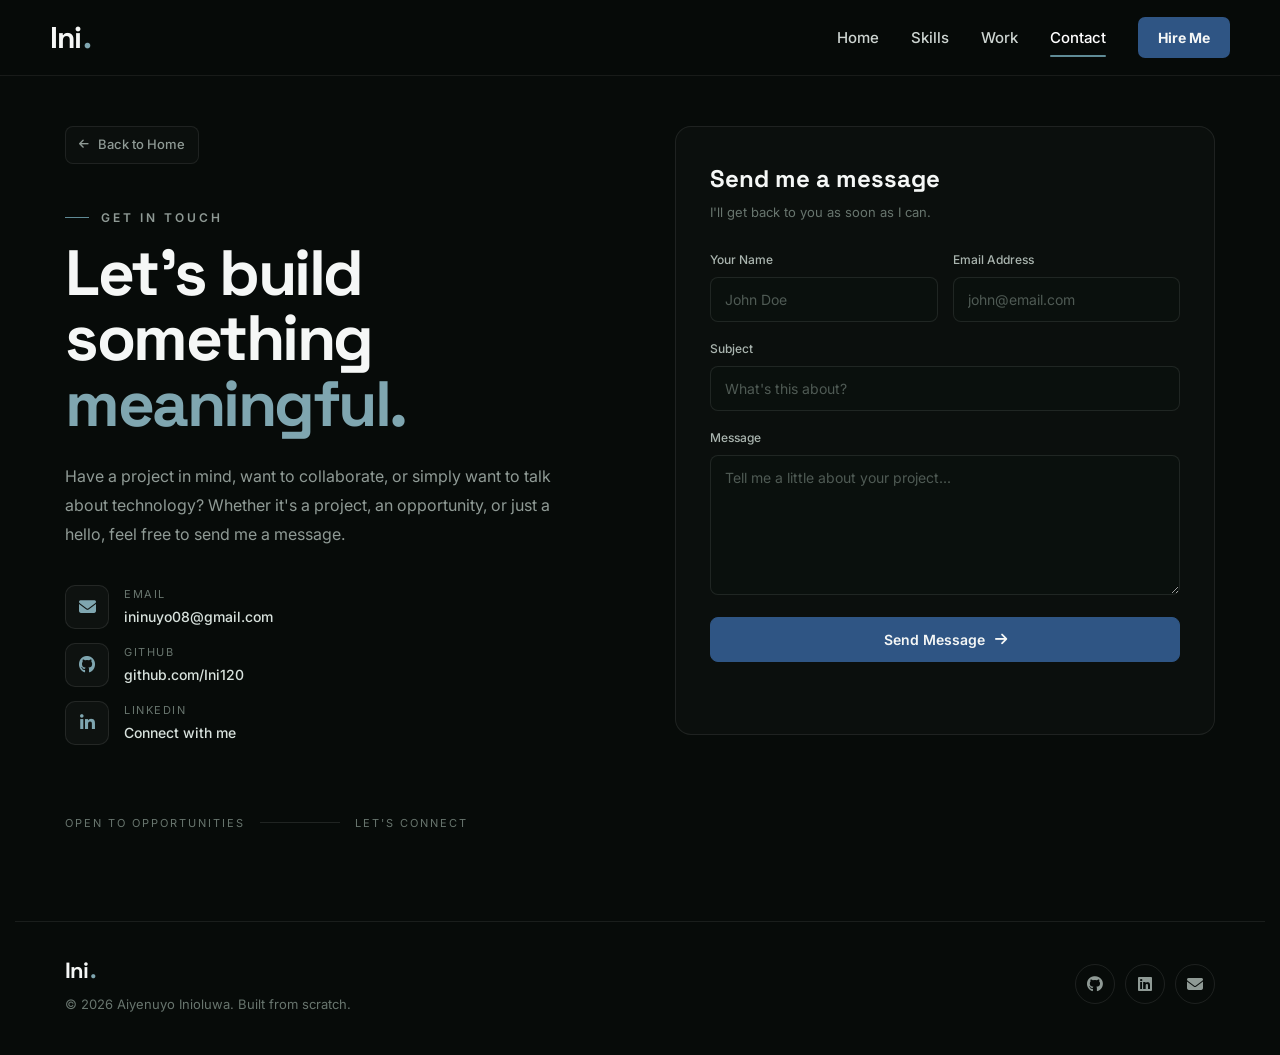
==== commit d0db5aac: "genral layout update" ====
--- a/contact.html
+++ b/contact.html
@@ -1,319 +1,207 @@
 <!DOCTYPE html>
 <html lang="en">
-
 <head>
     <meta charset="UTF-8">
     <meta name="viewport" content="width=device-width, initial-scale=1.0">
-
-    <title>Contact Me | Inioluwa Aiyenuyo</title>
-
-    <link rel="stylesheet" href="styles.css">
-
-    <link
-        rel="stylesheet"
-        href="https://cdnjs.cloudflare.com/ajax/libs/font-awesome/6.7.2/css/all.min.css"
-    >
+    <meta name="description" content="Get in touch with Inioluwa Aiyenuyo.">
+    <title>Contact | Inioluwa Aiyenuyo</title>
+
+    <script>document.documentElement.classList.add("js");</script>
 
     <link rel="preconnect" href="https://fonts.googleapis.com">
     <link rel="preconnect" href="https://fonts.gstatic.com" crossorigin>
-
-    <link
-        href="https://fonts.googleapis.com/css2?family=Inter:wght@300;400;500;600;700&family=Space+Grotesk:wght@400;500;600;700&display=swap"
-        rel="stylesheet"
-    >
+    <link href="https://fonts.googleapis.com/css2?family=Inter:wght@300;400;500;600;700&family=Space+Grotesk:wght@400;500;600;700&display=swap" rel="stylesheet">
+    <link rel="stylesheet" href="https://cdnjs.cloudflare.com/ajax/libs/font-awesome/6.7.2/css/all.min.css">
+    <link rel="stylesheet" href="styles.css">
+
+    <script src="script.js" defer></script>
 </head>
-
-<body class="contact-page">
-
-    <!-- =========================
-         HEADER
-    ========================== -->
-
-    <section class="header">
-
-        <div class="left-links">
-            <h1>Ini <span>.</span></h1>
+<body>
+
+<div class="scroll-progress" aria-hidden="true"></div>
+
+<!-- =========================
+     HEADER
+========================== -->
+<header class="header">
+
+    <div class="left-links">
+        <a href="index.html" class="logo" aria-label="Home">Ini<span>.</span></a>
+    </div>
+
+    <div class="right-links">
+        <input type="checkbox" id="nav-toggle" class="nav-toggle">
+        <label for="nav-toggle" class="hamburger" aria-label="Toggle navigation">
+            <span></span>
+            <span></span>
+            <span></span>
+        </label>
+        <nav>
+            <ul>
+                <li><a href="index.html">Home</a></li>
+                <li><a href="my_skills.html">Skills</a></li>
+                <li><a href="work.html">Work</a></li>
+                <li><a href="contact.html">Contact</a></li>
+                <li><a href="hire.html" class="button">Hire Me</a></li>
+            </ul>
+        </nav>
+    </div>
+
+</header>
+
+
+<!-- =========================
+     CONTACT
+========================== -->
+<main class="contact-container">
+
+    <section class="contact-hero">
+
+        <!-- LEFT -->
+        <div class="contact-left">
+
+            <a href="index.html" class="back-btn" data-reveal="up">
+                <i class="fa-solid fa-arrow-left"></i>
+                <span>Back to Home</span>
+            </a>
+
+            <span class="section-label" data-reveal="up" data-delay="80">GET IN TOUCH</span>
+
+            <h1 data-reveal="up" data-delay="160">
+                Let's build something
+                <span>meaningful.</span>
+            </h1>
+
+            <p class="contact-intro" data-reveal="up" data-delay="240">
+                Have a project in mind, want to collaborate, or simply want
+                to talk about technology? Whether it's a project, an
+                opportunity, or just a hello, feel free to send me a message.
+            </p>
+
+            <div class="contact-details" data-reveal="up" data-delay="320">
+
+                <a href="mailto:ininuyo08@gmail.com" class="contact-detail">
+                    <div class="contact-icon">
+                        <i class="fa-solid fa-envelope"></i>
+                    </div>
+                    <div>
+                        <span>Email</span>
+                        <strong>ininuyo08@gmail.com</strong>
+                    </div>
+                </a>
+
+                <a href="https://github.com/Ini120" class="contact-detail" target="_blank" rel="noopener">
+                    <div class="contact-icon">
+                        <i class="fa-brands fa-github"></i>
+                    </div>
+                    <div>
+                        <span>GitHub</span>
+                        <strong>github.com/Ini120</strong>
+                    </div>
+                </a>
+
+                <a href="https://www.linkedin.com/in/yourusername" class="contact-detail" target="_blank" rel="noopener">
+                    <div class="contact-icon">
+                        <i class="fa-brands fa-linkedin-in"></i>
+                    </div>
+                    <div>
+                        <span>LinkedIn</span>
+                        <strong>Connect with me</strong>
+                    </div>
+                </a>
+
+            </div>
+
         </div>
 
-        <div class="right-links">
-
-            <input
-                type="checkbox"
-                id="nav-toggle"
-                class="nav-toggle"
-            >
-
-            <label
-                for="nav-toggle"
-                class="hamburger"
-                aria-label="Toggle navigation"
-            >
-                <span></span>
-                <span></span>
-                <span></span>
-            </label>
-
-            <nav>
-                <ul>
-
-                    <li>
-                        <a href="index.html">Home</a>
-                    </li>
-
-                    <li>
-                        <a href="services.html">Services</a>
-                    </li>
-
-                    <li>
-                        <a href="work.html">Work</a>
-                    </li>
-
-                    <li>
-                        <a href="contact.html">Contact</a>
-                    </li>
-
-                    <li>
-                        <a href="hire.html" class="button">
-                            Hire Me
-                        </a>
-                    </li>
-
-                </ul>
-            </nav>
+
+        <!-- RIGHT: FORM -->
+        <div class="contact-right" data-reveal="up" data-delay="200">
+
+            <div class="contact-form-card">
+
+                <div class="form-heading">
+                    <h2>Send me a message</h2>
+                    <p>I'll get back to you as soon as I can.</p>
+                </div>
+
+                <!-- data-email is where messages go -->
+                <form class="contact-form" data-email="ininuyo08@gmail.com">
+
+                    <div class="form-row">
+                        <div class="form-group">
+                            <label for="name">Your Name</label>
+                            <input type="text" id="name" name="name" placeholder="John Doe" autocomplete="name" required>
+                        </div>
+
+                        <div class="form-group">
+                            <label for="email">Email Address</label>
+                            <input type="email" id="email" name="email" placeholder="john@email.com" autocomplete="email" required>
+                        </div>
+                    </div>
+
+                    <div class="form-group">
+                        <label for="subject">Subject</label>
+                        <input type="text" id="subject" name="subject" placeholder="What's this about?">
+                    </div>
+
+                    <div class="form-group">
+                        <label for="message">Message</label>
+                        <textarea id="message" name="message" rows="6" placeholder="Tell me a little about your project..." required></textarea>
+                    </div>
+
+                    <button type="submit" class="hero-btn contact-submit">
+                        Send Message
+                        <i class="fa-solid fa-arrow-right"></i>
+                    </button>
+
+                    <p class="form-status" role="status" aria-live="polite"></p>
+
+                </form>
+
+            </div>
 
         </div>
 
     </section>
 
-
-    <!-- =========================
-         CONTACT HERO
-    ========================== -->
-
-    <main class="contact-container">
-
-        <section class="contact-hero">
-
-            <!-- LEFT -->
-             
-
-            <div class="contact-left">
-                 <a href="index.html" class="back-btn">
-        <i class="fa-solid fa-arrow-left"></i>
-        <span>Back to Home</span>
-    </a>
-
-                <div class="contact-eyebrow">
-
-                    <span class="contact-eyebrow-dot"></span>
-
-                    GET IN TOUCH
-
-                </div>
-
-
-                <h1>
-                    Let's build something
-                    <span>meaningful.</span>
-                </h1>
-
-
-                <p class="contact-intro">
-
-                    Have a project in mind, want to collaborate, or simply
-                    want to talk about technology? I'd love to hear from you.
-
-                    Whether you're reaching out about a project, an
-                    opportunity, or just want to say hello, feel free to
-                    send me a message.
-
-                </p>
-
-
-                <!-- CONTACT DETAILS -->
-
-                <div class="contact-details">
-
-                    <a href="mailto:your@email.com" class="contact-detail">
-
-                        <div class="contact-icon">
-                            <i class="fa-solid fa-envelope"></i>
-                        </div>
-
-                        <div>
-                            <span>Email</span>
-                            <strong>ininuyo@gmail.com</strong>
-                        </div>
-
-                    </a>
-
-
-                    <a
-                        href="https://github.com/"
-                        class="contact-detail"
-                        target="_blank"
-                    >
-
-                        <div class="contact-icon github-icon">
-                            <i class="fa-brands fa-github"></i>
-                        </div>
-
-                        <div>
-                            <span>GitHub</span>
-                            <strong>github.com/Ini120</strong>
-                        </div>
-
-                    </a>
-
-
-                    <a
-                        href="https://www.linkedin.com/"
-                        class="contact-detail"
-                        target="_blank"
-                    >
-
-                        <div class="contact-icon linkedin-icon">
-                            <i class="fa-brands fa-linkedin-in"></i>
-                        </div>
-
-                        <div>
-                            <span>LinkedIn</span>
-                            <strong>Connect with me</strong>
-                        </div>
-
-                    </a>
-
-                </div>
-
-            </div>
-
-
-            <!-- RIGHT -->
-
-            <div class="contact-right">
-
-                <div class="contact-form-card">
-
-                    <div class="form-heading">
-
-                        <span>01</span>
-
-                        <div>
-                            <h2>Send me a message</h2>
-
-                            <p>
-                                I'll get back to you as soon as I can.
-                            </p>
-                        </div>
-
-                    </div>
-
-
-                    <form>
-
-                        <div class="form-row">
-
-                            <div class="form-group">
-
-                                <label for="name">
-                                    Your Name
-                                </label>
-
-                                <input
-                                    type="text"
-                                    id="name"
-                                    placeholder="John Doe"
-                                >
-
-                            </div>
-
-
-                            <div class="form-group">
-
-                                <label for="email">
-                                    Email Address
-                                </label>
-
-                                <input
-                                    type="email"
-                                    id="email"
-                                    placeholder="john@email.com"
-                                >
-
-                            </div>
-
-                        </div>
-
-
-                        <div class="form-group">
-
-                            <label for="subject">
-                                Subject
-                            </label>
-
-                            <input
-                                type="text"
-                                id="subject"
-                                placeholder="What's this about?"
-                            >
-
-                        </div>
-
-
-                        <div class="form-group">
-
-                            <label for="message">
-                                Message
-                            </label>
-
-                            <textarea
-                                id="message"
-                                rows="6"
-                                placeholder="Tell me a little about your project..."
-                            ></textarea>
-
-                        </div>
-
-
-                        <button
-                            type="submit"
-                            class="contact-submit"
-                        >
-
-                            Send Message
-
-                            <i class="fa-solid fa-arrow-right"></i>
-
-                        </button>
-
-                    </form>
-
-                </div>
-
-            </div>
-
-        </section>
-
-
-        <!-- BOTTOM LINE -->
-
-        <div class="contact-bottom">
-
-            <span>OPEN TO OPPORTUNITIES</span>
-
-            <span class="contact-bottom-line"></span>
-
-            <span>Let's connect.</span>
-
-        </div>
-
-    </main>
-
-
-    <footer>
-        &copy; Aiyenuyo Inioluwa Portfolio
-    </footer>
+    <div class="contact-bottom" data-reveal="fade">
+        <span>OPEN TO OPPORTUNITIES</span>
+        <span class="contact-bottom-line"></span>
+        <span>LET'S CONNECT</span>
+    </div>
+
+</main>
+
+<div class="divider"></div>
+
+<!-- =========================
+     FOOTER
+========================== -->
+<footer class="site-footer">
+
+    <div class="footer-brand">
+        <span class="footer-logo">Ini<span>.</span></span>
+        <p>&copy; <span id="year">2026</span> Aiyenuyo Inioluwa. Built from scratch.</p>
+    </div>
+
+    <div class="footer-links">
+        <a href="https://github.com/Ini120" target="_blank" rel="noopener" aria-label="GitHub">
+            <i class="fa-brands fa-github"></i>
+        </a>
+        <a href="https://www.linkedin.com/in/yourusername" target="_blank" rel="noopener" aria-label="LinkedIn">
+            <i class="fa-brands fa-linkedin"></i>
+        </a>
+        <a href="mailto:ininuyo08@gmail.com" aria-label="Email">
+            <i class="fa-solid fa-envelope"></i>
+        </a>
+    </div>
+
+</footer>
+
+<a href="#top" class="back-to-top" aria-label="Back to top">
+    <i class="fa-solid fa-arrow-up"></i>
+</a>
 
 </body>
-
 </html>
--- a/styles.css
+++ b/styles.css
@@ -1,99 +1,161 @@
-/* ===========================
-   GLOBAL RESET
-=========================== */
-*{
+/* =====================================================
+   STYLES.CSS  (shared by every page)
+
+   1. Base
+   2. Shared pieces: header, nav, buttons, labels,
+      reveal effect, footer, back to top
+   3. Home page
+   4. Work page
+   5. Skills page
+   6. Contact page
+   7. Hire page
+   8. Reduced motion
+===================================================== */
+
+
+/* =====================================================
+   1. BASE
+===================================================== */
+*,
+*::before,
+*::after {
+    box-sizing: border-box;
     margin: 0;
     padding: 0;
-    box-sizing: border-box;
-}
-
-html{
+}
+
+html {
     scroll-behavior: smooth;
-}
-
-html,
-body{
-    overflow-x: hidden;
-    width: 100%;
-}
-
-/* ===========================
-   BASE TYPOGRAPHY
-=========================== */
-body{
-    background-color: #070B09;
+    scroll-padding-top: 90px;
+}
+
+/* overflow-x: clip (not hidden) so the sticky header keeps working */
+body {
+    background: #070B09;
     color: #F5F7F6;
     font-family: "Inter", sans-serif;
-    margin: 0;
-}
-
-h1,h2,h3,h4{
+    line-height: 1.5;
+    -webkit-font-smoothing: antialiased;
+    overflow-x: clip;
+}
+
+h1, h2, h3, h4 {
     font-family: "Space Grotesk", sans-serif;
 }
 
-/* =========================
-   HEADER
-========================= */
-
+img {
+    max-width: 100%;
+    display: block;
+}
+
+a {
+    color: inherit;
+}
+
+::selection {
+    background: rgba(47, 85, 132, 0.6);
+    color: #ffffff;
+}
+
+:focus-visible {
+    outline: 2px solid #7FA6B0;
+    outline-offset: 3px;
+}
+
+
+
+/* =====================================================
+   2. SHARED PIECES
+===================================================== */
+
+/* ---------- Scroll progress bar ---------- */
+.scroll-progress {
+    position: fixed;
+    top: 0;
+    left: 0;
+    width: 100%;
+    height: 2px;
+    background: #2F5584;
+    transform: scaleX(0);
+    transform-origin: left;
+    z-index: 200;
+}
+
+
+/* ---------- Reveal on scroll ----------
+   Content only starts hidden when JavaScript is running (.js),
+   so nothing disappears if the script fails to load. */
+.js [data-reveal] {
+    opacity: 0;
+    transition:
+        opacity 0.7s ease var(--reveal-delay, 0ms),
+        translate 0.7s ease var(--reveal-delay, 0ms),
+        transform 0.3s ease,
+        border-color 0.3s ease,
+        background 0.3s ease,
+        color 0.3s ease;
+}
+
+.js [data-reveal="up"]    { translate: 0 30px; }
+.js [data-reveal="left"]  { translate: -30px 0; }
+.js [data-reveal="right"] { translate: 30px 0; }
+.js [data-reveal="fade"]  { translate: 0 0; }
+
+.js [data-reveal].is-visible {
+    opacity: 1;
+    translate: 0 0;
+}
+
+
+/* ---------- Header ---------- */
 .header {
     width: 100%;
     min-height: 70px;
-
     display: flex;
     align-items: center;
     justify-content: space-between;
-
     padding: 15px 50px;
-
     position: sticky;
     top: 0;
     z-index: 100;
-
-    background: rgba(7, 11, 9, 0.88);
+    background: rgba(7, 11, 9, 0.9);
     backdrop-filter: blur(12px);
     -webkit-backdrop-filter: blur(12px);
-
     border-bottom: 1px solid rgba(255, 255, 255, 0.07);
-}
-
-
-/* =========================
-   LOGO
-========================= */
+    transition: padding 0.3s ease, background 0.3s ease;
+}
+
+.header.is-scrolled {
+    padding-top: 10px;
+    padding-bottom: 10px;
+    background: rgba(7, 11, 9, 0.97);
+}
 
 .left-links {
     display: flex;
     align-items: center;
 }
 
+/* Logo (.left-links h1 kept for pages that still use the old markup) */
+.logo,
 .left-links h1 {
-    margin: 0;
-
     font-family: "Space Grotesk", sans-serif;
     font-size: 30px;
     font-weight: 700;
-
-    color: #f5f7f6;
     letter-spacing: -1px;
-}
-
-.left-links h1 span {
     color: #F5F7F6;
-    display: inline-block;
-    vertical-align: middle;
-    margin-left: 4px;
-    line-height: 1;
-
-    text-shadow:
-        0 0 10px rgba(95, 139, 150, 0.35),
-        0 0 20px rgba(95, 139, 150, 0.18);
-}
-
-
-/* =========================
-   NAVIGATION
-========================= */
-
+    text-decoration: none;
+}
+
+.logo span,
+.left-links h1 span,
+.footer-logo span {
+    color: #7FA6B0;
+    margin-left: 2px;
+}
+
+
+/* ---------- Navigation ---------- */
 .right-links {
     display: flex;
     align-items: center;
@@ -118,368 +180,502 @@
     left: 0;
     width: 100%;
     height: 3px;
-    background: #cdd5d1;
+    background: #CDD5D1;
     border-radius: 999px;
-    transition: transform 0.3s ease, opacity 0.3s ease;
-}
-
-.hamburger span:nth-child(1) {
-    top: 0;
-}
-
-.hamburger span:nth-child(2) {
-    top: 50%;
-    transform: translateY(-50%);
-}
-
-.hamburger span:nth-child(3) {
-    bottom: 0;
-}
+    transition: transform 0.3s ease, opacity 0.3s ease, top 0.3s ease;
+}
+
+.hamburger span:nth-child(1) { top: 0; }
+.hamburger span:nth-child(2) { top: 50%; transform: translateY(-50%); }
+.hamburger span:nth-child(3) { top: calc(100% - 3px); }
 
 .right-links nav ul {
     display: flex;
     align-items: center;
-    gap: 38px;
-
-    margin: 0;
-    padding: 0;
-
+    gap: 32px;
     list-style: none;
 }
-
-.right-links nav li {
-    list-style: none;
-}
-
-
-/* =========================
-   NAV LINKS
-========================= */
 
 .right-links nav a {
     position: relative;
-
     display: inline-block;
-
-    color: #cdd5d1;
+    color: #CDD5D1;
     text-decoration: none;
-
-    font-family: "Inter", sans-serif;
     font-size: 15px;
     font-weight: 500;
-
     transition: color 0.3s ease;
 }
-
-
-/* little green line underneath */
 
 .right-links nav a:not(.button)::after {
     content: "";
-
     position: absolute;
-
     left: 0;
     bottom: -7px;
-
     width: 0;
     height: 2px;
-
     background: #5F8B96;
-
     border-radius: 10px;
-
     transition: width 0.3s ease;
 }
 
-.right-links nav a:not(.button):hover {
+.right-links nav a:not(.button):hover,
+.right-links nav a.active {
     color: #ffffff;
 }
 
-.right-links nav a:not(.button):hover::after {
+.right-links nav a:not(.button):hover::after,
+.right-links nav a.active::after {
     width: 100%;
 }
 
-
-/* =========================
-   HIRE ME BUTTON
-========================= */
-
 .right-links .button {
-    border: none;
-
     padding: 10px 20px;
-
     background: #2F5584;
     color: #F5F7F6;
-
     border-radius: 7px;
-
+    font-size: 14px;
+    font-weight: 700;
+    transition: transform 0.3s ease, background 0.3s ease;
+}
+
+.right-links .button:hover {
+    background: #3C6A9F;
+    transform: translateY(-2px);
+}
+
+
+/* ---------- Buttons (used on every page) ---------- */
+.hero-btn,
+.hero-outline-btn {
+    display: inline-flex;
+    align-items: center;
+    justify-content: center;
+    gap: 10px;
+    padding: 13px 20px;
+    border-radius: 8px;
+    text-decoration: none;
     font-family: "Inter", sans-serif;
     font-size: 14px;
+    transition: 0.3s ease;
+}
+
+.hero-btn {
+    background: #2F5584;
+    color: #F5F7F6;
+    font-weight: 600;
+    border: 1px solid #2F5584;
+}
+
+.hero-btn i {
+    transition: transform 0.3s ease;
+}
+
+.hero-btn:hover {
+    background: #3C6A9F;
+    border-color: #3C6A9F;
+    transform: translateY(-3px);
+}
+
+.hero-btn:hover .fa-arrow-right {
+    transform: translateX(4px);
+}
+
+.hero-outline-btn {
+    color: #F5F7F6;
+    border: 1px solid rgba(255, 255, 255, 0.14);
+}
+
+.hero-outline-btn:hover {
+    color: #7FA6B0;
+    border-color: #7FA6B0;
+    transform: translateY(-3px);
+}
+
+
+/* ---------- Back button ---------- */
+.back-btn {
+    display: inline-flex;
+    align-items: center;
+    gap: 9px;
+    margin-bottom: 45px;
+    padding: 8px 13px;
+    color: #8F9A95;
+    text-decoration: none;
+    font-size: 13px;
+    font-weight: 500;
+    border: 1px solid rgba(255, 255, 255, 0.08);
+    border-radius: 8px;
+    background: rgba(255, 255, 255, 0.02);
+    transition: color 0.3s ease, border-color 0.3s ease, background 0.3s ease;
+}
+
+.back-btn i {
+    font-size: 11px;
+    transition: transform 0.3s ease;
+}
+
+.back-btn:hover {
+    color: #F5F7F6;
+    border-color: rgba(255, 255, 255, 0.16);
+    background: rgba(255, 255, 255, 0.06);
+}
+
+.back-btn:hover i {
+    transform: translateX(-3px);
+}
+
+
+/* ---------- Section label (short line, no dot) ---------- */
+.section-label {
+    display: flex;
+    align-items: center;
+    gap: 12px;
+    margin-bottom: 14px;
+    color: #8F9A95;
+    font-size: 12px;
+    font-weight: 600;
+    letter-spacing: 3px;
+}
+
+.section-label::before {
+    content: "";
+    width: 24px;
+    height: 1px;
+    background: #5F8B96;
+}
+
+/* Any leftover dot classes on pages not yet updated become short lines */
+.eyebrow-dot,
+.work-eyebrow-dot,
+.skills-eyebrow-dot,
+.contact-eyebrow-dot,
+.hire-eyebrow-dot,
+.ready-dot {
+    width: 24px;
+    height: 1px;
+    border-radius: 0;
+    background: #5F8B96;
+    box-shadow: none;
+}
+
+
+/* ---------- Divider ---------- */
+.divider,
+.line4,
+.separator-line {
+    display: block;
+    max-width: 1250px;
+    height: 1px;
+    margin: 0 auto;
+    background: rgba(255, 255, 255, 0.08);
+}
+
+
+/* ---------- Inner page heading (Work, Skills) ---------- */
+.page-hero {
+    max-width: 1250px;
+    margin: 0 auto;
+    padding: 50px 50px 80px;
+}
+
+.page-hero h1 {
+    font-size: 64px;
     font-weight: 700;
-
-    cursor: pointer;
-
-    transition:
-        transform 0.3s ease,
-        background 0.3s ease,
-        box-shadow 0.3s ease;
-}
-
-.right-links .button:hover {
-    background: #7FA6B0;
-
-    transform: translateY(-2px);
-
-    box-shadow:
-        0 8px 25px rgba(95, 139, 150, 0.22);
-}
+    line-height: 1.03;
+    letter-spacing: -2.5px;
+}
+
+.page-hero h1 span {
+    color: #7FA6B0;
+}
+
+.page-hero p {
+    max-width: 600px;
+    margin-top: 24px;
+    color: #8F9A95;
+    font-size: 16px;
+    line-height: 1.8;
+}
+
+
+/* ---------- Footer ---------- */
+.site-footer {
+    max-width: 1250px;
+    margin: 0 auto;
+    padding: 32px 50px 40px;
+    display: flex;
+    align-items: center;
+    justify-content: space-between;
+    flex-wrap: wrap;
+    gap: 20px;
+}
+
+.footer-logo {
+    font-family: "Space Grotesk", sans-serif;
+    font-size: 22px;
+    font-weight: 700;
+    letter-spacing: -1px;
+}
+
+.footer-brand p {
+    margin-top: 8px;
+    color: #68756E;
+    font-size: 13px;
+}
+
+.footer-links {
+    display: flex;
+    gap: 10px;
+}
+
+.footer-links a {
+    width: 40px;
+    height: 40px;
+    display: flex;
+    align-items: center;
+    justify-content: center;
+    color: #8F9A95;
+    text-decoration: none;
+    border: 1px solid rgba(255, 255, 255, 0.09);
+    border-radius: 50%;
+    transition: 0.3s ease;
+}
+
+.footer-links a:hover {
+    color: #F5F7F6;
+    border-color: #2F5584;
+    background: rgba(47, 85, 132, 0.15);
+}
+
+/* Plain footer on pages that still use the old markup */
+footer:not(.site-footer) {
+    padding: 24px 20px;
+    text-align: center;
+    color: #68756E;
+    font-size: 12px;
+}
+
+
+/* ---------- Back to top ---------- */
+.back-to-top {
+    position: fixed;
+    right: 24px;
+    bottom: 24px;
+    width: 44px;
+    height: 44px;
+    display: flex;
+    align-items: center;
+    justify-content: center;
+    color: #ffffff;
+    text-decoration: none;
+    background: #2F5584;
+    border-radius: 50%;
+    opacity: 0;
+    visibility: hidden;
+    translate: 0 12px;
+    transition: opacity 0.3s ease, visibility 0.3s ease, translate 0.3s ease, background 0.3s ease;
+    z-index: 90;
+}
+
+.back-to-top.is-visible {
+    opacity: 1;
+    visibility: visible;
+    translate: 0 0;
+}
+
+.back-to-top:hover {
+    background: #3C6A9F;
+}
+
+
+/* ---------- Shared responsive ---------- */
+@media (max-width: 900px) {
+    .header {
+        padding: 15px 24px;
+    }
+
+    .header.is-scrolled {
+        padding-top: 12px;
+        padding-bottom: 12px;
+    }
+
+    .hamburger {
+        display: block;
+        z-index: 102;
+    }
+
+    .right-links nav {
+        position: absolute;
+        top: calc(100% + 22px);
+        right: 0;
+        width: 230px;
+        padding: 24px;
+        background: #0C1210;
+        border: 1px solid rgba(255, 255, 255, 0.08);
+        border-radius: 12px;
+        box-shadow: 0 20px 40px rgba(0, 0, 0, 0.4);
+        opacity: 0;
+        visibility: hidden;
+        translate: 0 -10px;
+        transition: opacity 0.3s ease, visibility 0.3s ease, translate 0.3s ease;
+    }
+
+    .right-links nav ul {
+        flex-direction: column;
+        align-items: flex-start;
+        gap: 20px;
+    }
+
+    .nav-toggle:checked ~ nav {
+        opacity: 1;
+        visibility: visible;
+        translate: 0 0;
+    }
+
+    .nav-toggle:checked + .hamburger span:nth-child(1) {
+        top: 50%;
+        transform: translateY(-50%) rotate(45deg);
+    }
+
+    .nav-toggle:checked + .hamburger span:nth-child(2) {
+        opacity: 0;
+    }
+
+    .nav-toggle:checked + .hamburger span:nth-child(3) {
+        top: 50%;
+        transform: translateY(-50%) rotate(-45deg);
+    }
+
+    .page-hero {
+        padding: 40px 30px 60px;
+    }
+
+    .page-hero h1 {
+        font-size: 52px;
+    }
+
+    .site-footer {
+        padding: 30px 30px 40px;
+    }
+}
+
+@media (max-width: 640px) {
+    .header {
+        padding: 12px 18px;
+    }
+
+    .logo,
+    .left-links h1 {
+        font-size: 25px;
+    }
+
+    .page-hero {
+        padding: 32px 20px 50px;
+    }
+
+    .page-hero h1 {
+        font-size: 40px;
+        letter-spacing: -1.5px;
+    }
+
+    .page-hero p {
+        font-size: 15px;
+    }
+
+    .back-btn {
+        margin-bottom: 35px;
+    }
+
+    .site-footer {
+        padding: 28px 20px 36px;
+    }
+
+    .back-to-top {
+        right: 16px;
+        bottom: 16px;
+    }
+}
+
 
 
 /* =====================================================
-   HERO SECTION
+   3. HOME PAGE
 ===================================================== */
 
-.hero-section{
-
-    min-height:calc(100vh - 75px);
-
-    display:flex;
-
-    align-items:center;
-
-    justify-content:space-between;
-
-    gap:60px;
-
-    max-width:1400px;
-
-    margin:0 auto;
-
-    padding:70px 60px;
-
-}
-
-
-/* =====================================================
-   LEFT HERO
-===================================================== */
-
-.left-hero{
-
-    flex:1;
-
-    max-width:650px;
-
-    display:flex;
-
-    flex-direction:column;
-
-    justify-content:center;
-
-    align-items:flex-start;
-
-}
-
-
-/* =====================================================
-   EYEBROW
-===================================================== */
-
-.hero-eyebrow{
-
-    display:flex;
-
-    align-items:center;
-
-    gap:10px;
-
-    color:#8F9A95;
-
-    font-size:12px;
-
-    font-weight:600;
-
-    letter-spacing:2px;
-
-    margin-bottom:25px;
-
-}
-
-
-.eyebrow-dot{
-
-    width:7px;
-
-    height:7px;
-
-    border-radius:50%;
-
-    background:#5F8B96;
-
-}
-
-
-/* =====================================================
-   HERO TITLE
-===================================================== */
-
-.left-hero h1{
-
-    margin:0;
-
-    font-family:"Space Grotesk", sans-serif;
-
-    font-size:72px;
-
-    line-height:1.02;
-
-    letter-spacing:-3px;
-
-    font-weight:700;
-
-    color:#F5F7F6;
-
-}
-
-
-.left-hero h1 span{
-
-    display:block;
-
-    color:#7FA6B0;
-
-}
-
-
-/* =====================================================
-   DESCRIPTION
-===================================================== */
-
-.hero-description{
-
-    max-width:550px;
-
-    margin:28px 0 32px;
-
-    color:#8F9A95;
-
-    font-size:17px;
-
-    line-height:1.7;
-
-}
-
-
-.hero-description strong{
-
-    color:#F5F7F6;
-
-    font-weight:600;
-
-}
-
-
-/* =====================================================
-   HERO BUTTONS
-===================================================== */
-
-.hero-actions{
-
-    display:flex;
-
-    align-items:center;
-
-    gap:15px;
-
-    margin-bottom:50px;
-
-}
-
-
-.hero-btn,
-.hero-outline-btn{
-
-    display:flex;
-
-    align-items:center;
-
-    gap:10px;
-
-    padding:13px 20px;
-
-    border-radius:8px;
-
-    text-decoration:none;
-
-    font-size:14px;
-
-    transition:.3s ease;
-
-}
-
-
-/* Primary */
-
-.hero-btn{
-
-    background:#2F5584;
-
-    color:#F5F7F6;
-
-    font-weight:600;
-
-}
-
-
-.hero-btn:hover{
-
-    background:#7FA6B0;
-
-    transform:translateY(-3px);
-
-}
-
-
-/* Secondary */
-
-.hero-outline-btn{
-
-    color:#F5F7F6;
-
-    border:1px solid rgba(255,255,255,.14);
-
-}
-
-
-.hero-outline-btn:hover{
-
-    color:#7FA6B0;
-
-    border-color:#7FA6B0;
-
-    transform:translateY(-3px);
-
-}
-
-
-
-
-/* =========================
-   FIND ME
-========================= */
-
-.find-me {
-    margin-top: 2px;
-    margin-bottom: 10px;
+/* ---------- Hero ---------- */
+.hero-section {
+    min-height: calc(100vh - 75px);
+    display: flex;
+    align-items: center;
+    justify-content: space-between;
+    gap: 60px;
+    max-width: 1400px;
+    margin: 0 auto;
+    padding: 70px 60px;
+}
+
+.left-hero {
+    flex: 1;
+    max-width: 650px;
+    display: flex;
+    flex-direction: column;
+    justify-content: center;
+    align-items: flex-start;
+}
+
+.hero-eyebrow {
+    display: flex;
+    align-items: center;
+    gap: 12px;
+    margin-bottom: 25px;
+    color: #8F9A95;
+    font-size: 12px;
+    font-weight: 600;
+    letter-spacing: 2px;
+}
+
+.hero-eyebrow::before {
+    content: "";
+    width: 28px;
+    height: 1px;
+    background: #5F8B96;
+}
+
+.left-hero h1 {
+    font-size: 72px;
+    line-height: 1.02;
+    letter-spacing: -3px;
+    font-weight: 700;
+}
+
+.left-hero h1 span {
+    display: block;
+    color: #7FA6B0;
+}
+
+.hero-description {
+    max-width: 550px;
+    margin: 28px 0 32px;
+    color: #8F9A95;
+    font-size: 17px;
+    line-height: 1.7;
+}
+
+.hero-description strong {
+    color: #F5F7F6;
+    font-weight: 600;
+}
+
+.hero-actions {
+    display: flex;
+    align-items: center;
+    gap: 15px;
+    margin-bottom: 50px;
 }
 
 .find-me p {
-    margin: 0 0 12px;
-
+    margin-bottom: 12px;
     color: #68756E;
-
     font-size: 12px;
     letter-spacing: 1.5px;
     text-transform: uppercase;
@@ -495,20 +691,14 @@
     display: flex;
     align-items: center;
     gap: 8px;
-
     padding: 9px 13px;
-
     color: #8F9A95;
     text-decoration: none;
-
-    border: 1px solid rgba(255,255,255,.09);
+    border: 1px solid rgba(255, 255, 255, 0.09);
     border-radius: 7px;
-
-    background: rgba(255,255,255,.025);
-
+    background: rgba(255, 255, 255, 0.025);
     font-size: 13px;
-
-    transition: .3s ease;
+    transition: 0.3s ease;
 }
 
 .find-me-links a i {
@@ -517,1002 +707,842 @@
 
 .find-me-links a:hover {
     color: #F5F7F6;
-
-    border-color:#1a3c65;
-
-    background: rgba(25,217,139,.06);
-
+    border-color: #2F5584;
+    background: rgba(47, 85, 132, 0.12);
     transform: translateY(-3px);
 }
 
-.find-me-links a:hover i {
-    color: #4D9BD2;
-}
-
-
-/* =====================================================
-   HERO META
-===================================================== */
-
-.hero-meta{
-
-    display:flex;
-
-    align-items:center;
-
-    gap:25px;
-
-    padding-top:22px;
-
-    border-top:1px solid rgba(255,255,255,.08);
-
-}
-
-
-.meta-item{
-
-    display:flex;
-
-    flex-direction:column;
-
-    gap:5px;
-
-}
-
-
-.meta-number{
-
-    color:#2F5584;
-
-    font-family:"Space Grotesk",sans-serif;
-
-    font-size:22px;
-
-    font-weight:600;
-
-}
-
-
-.meta-item span:last-child{
-
-    color:#68756E;
-
-    font-size:10px;
-
-    letter-spacing:1px;
-
-    text-transform:uppercase;
-
-}
-
-
-.meta-divider{
-
-    width:1px;
-
-    height:35px;
-
-    background:rgba(255,255,255,.1);
-
-}
-
-
-/* =====================================================
-   RIGHT HERO
-===================================================== */
-
-.right-hero{
-
-    position:relative;
-
-    width:600px;
-
-    height:550px;
-
-    flex-shrink:0;
-
-    display:flex;
-
-    justify-content:center;
-
-    align-items:center;
-
-}
-
-.right-hero .fa-brands.fa-html5{
-    color: orange;
-}
-
-.right-hero .fa-brands.fa-css3-alt{
-    color: #2F5584;
-}
-
-.right-hero .fa-brands.fa-js{
-    color: yellow;
-}
-
-/* =====================================================
-   GREEN GLOW
-===================================================== */
-
-.workspace-glow{
-
-    position:absolute;
-
-    width:450px;
-
-    height:450px;
-
-    border-radius:50%;
-
-    background:
-
-        radial-gradient(
-            circle,
-            rgba(95,139,150,.16),
-            rgba(95,139,150,.05) 45%,
-            transparent 70%
-        );
-
-    filter:blur(10px);
-
-    animation:workspaceGlow 5s ease-in-out infinite;
-
-}
-
-
-@keyframes workspaceGlow{
-
-    0%,
-    100%{
-
-        transform:scale(1);
-
-        opacity:.7;
-
-    }
-
-    50%{
-
-        transform:scale(1.08);
-
-        opacity:1;
-
-    }
-
-}
-
-
-/* =====================================================
-   CODE WINDOW
-===================================================== */
-
-.code-window{
-
-    position:absolute;
-
-    width:480px;
-
-    min-height:350px;
-
-    top:65px;
-
-    left:45px;
-
-    background:rgba(12,18,15,.94);
-
-    border:1px solid rgba(95,139,150,.2);
-
-    border-radius:14px;
-
-    box-shadow:
-
-        0 30px 80px rgba(0,0,0,.5),
-
-        0 0 40px rgba(95,139,150,.08);
-
-    overflow:hidden;
-
-    z-index:5;
-
-    animation:workspaceFloat 6s ease-in-out infinite;
-
-}
-
-
-@keyframes workspaceFloat{
-
-    0%,
-    100%{
-
-        transform:translateY(0);
-
-    }
-
-    50%{
-
-        transform:translateY(-8px);
-
-    }
-
-}
-
-
-/* =====================================================
-   WINDOW TOP
-===================================================== */
-
-.window-top{
-
-    height:45px;
-
-    display:flex;
-
-    align-items:center;
-
-    justify-content:space-between;
-
-    padding:0 16px;
-
-    background:#101713;
-
-    border-bottom:1px solid rgba(255,255,255,.06);
-
-}
-
-
-.window-dots{
-
-    display:flex;
-
-    gap:6px;
-
-
-}
-
-
-.window-dots span{
-
-    width:9px;
-
-    height:9px;
-
-    border-radius:50%;
-
-    
-
-}
-
-.dot1{
-    background:red;
-}
-
-.dot2{
-    background:greenyellow;
-}
-
-.dot3{
-    background:yellow;
-}
-
-
-.window-title{
-
-    position:absolute;
-
-    left:50%;
-
-    transform:translateX(-50%);
-
-    color:#68756E;
-
-    font-size:11px;
-
-    font-family:monospace;
-
-}
-
-
-.window-status{
-
-    color:#7FA6B0;
-
-    font-size:8px;
-
-}
-
-
-/* =====================================================
-   CODE BODY
-===================================================== */
-
-.code-body{
-
-    padding:25px 20px;
-
-    font-family:"Courier New",monospace;
-
-    font-size:13px;
-
-    line-height:1.8;
-
-}
-
-
-.code-line{
-
-    display:flex;
-
-    gap:8px;
-
-    white-space:nowrap;
-
-}
-
-
-.code-line.indent{
-
-    padding-left:25px;
-
-}
-
-
-.line-number{
-
-    width:20px;
-
-    color:#38463F;
-
-    user-select:none;
-
-}
-
-
-.code-purple{
-
-    color:#C792EA;
-
-}
-
-
-.code-green{
-
-    color:#7FA6B0;
-
-}
-
-
-.code-orange{
-
-    color:#F7B267;
-
-}
-
-
-.code-blue{
-
-    color:#82AAFF;
-
-}
-
-
-.code-white{
-
-    color:#D8E2DD;
-
-}
-
-
-/* =====================================================
-   CURSOR
-===================================================== */
-
-.cursor-line{
-
-    margin-left:28px;
-
-}
-
-
-.cursor{
-
-    display:inline-block;
-
-    width:7px;
-
-    height:16px;
-
-    background:#7FA6B0;
-
-    animation:blink 1s step-end infinite;
-
-}
-
-
-@keyframes blink{
-
-    50%{
-
-        opacity:0;
-
-    }
-
-}
-
-
-/* =====================================================
-   TERMINAL
-===================================================== */
-
-.terminal-window{
-
-    position:absolute;
-
-    width:250px;
-
-    bottom:35px;
-
-    left:0;
-
-    background:#0B100D;
-
-    border:1px solid rgba(95,139,150,.25);
-
-    border-radius:10px;
-
-    overflow:hidden;
-
-    z-index:7;
-
-    box-shadow:0 20px 50px rgba(0,0,0,.5);
-
-    animation:terminalFloat 5s ease-in-out infinite;
-
-}
-
-
-@keyframes terminalFloat{
-
-    0%,
-    100%{
-
-        transform:translateY(0);
-
-    }
-
-    50%{
-
-        transform:translateY(8px);
-
-    }
-
-}
-
-
-.terminal-top{
-
-    height:28px;
-
-    display:flex;
-
-    align-items:center;
-
-    gap:5px;
-
-    padding-left:10px;
-
-    background:#111815;
-
-}
-
-
-.terminal-top span{
-
-    width:6px;
-
-    height:6px;
-
-    border-radius:50%;
-
-
-}
-
-
-.terminal-body{
-
-    padding:14px;
-
-    font-family:monospace;
-
-    font-size:10px;
-
-    line-height:1.8;
-
-}
-
-
-.terminal-body p{
-
-    margin:0;
-
-}
-
-
-.terminal-symbol{
-
-    color:#7FA6B0;
-
-}
-
-
-.terminal-success{
-
-    color:#7FA6B0;
-
-}
-
-
-.terminal-location{
-
-    color:#68756E;
-
-}
-
-
-/* =====================================================
-   GITHUB CARD
-===================================================== */
-
-.github-card{
-
-    position:absolute;
-
-    right:0;
-
-    top:105px;
-
-    width:150px;
-
-    padding:12px;
-
-    display:flex;
-
-    align-items:center;
-
-    gap:10px;
-
-    background:rgba(17,24,21,.9);
-
-    border:1px solid rgba(255,255,255,.08);
-
-    border-radius:10px;
-
-    z-index:8;
-
-    box-shadow:0 15px 40px rgba(0,0,0,.35);
-
-}
-
-
-.github-card > i{
-
-    font-size:25px;
-
-    color:#F5F7F6;
-
-}
-
-
-.github-card div{
-
-    display:flex;
-
-    flex-direction:column;
-
-    gap:2px;
-
-}
-
-
-.github-card strong{
-
-    font-size:11px;
-
-}
-
-
-.github-card small{
-
-    color:#68756E;
-
-    font-size:9px;
-
-}
-
-
-.github-dot{
-
-    margin-left:auto;
-
-    width:6px;
-
-    height:6px;
-
-    border-radius:50%;
-
-    background:greenyellow;
-
-    box-shadow:0 0 8px rgba(95,139,150,.75);
-
-}
-
-
-/* =====================================================
-   FLOATING TECHNOLOGY ICONS
-===================================================== */
-
-.floating-tech{
-
-    position:absolute;
-
-    width:52px;
-
-    height:52px;
-
-    display:flex;
-
-    align-items:center;
-
-    justify-content:center;
-
-    border-radius:50%;
-
-    background:#111815;
-
-    border:1px solid rgba(95,139,150,.3);
-
-    color:#7FA6B0;
-
-    font-size:25px;
-
-    box-shadow:0 0 20px rgba(95,139,150,.15);
-
-    z-index:9;
-
-    animation:techFloat 4s ease-in-out infinite;
-
-}
-
-
-@keyframes techFloat{
-
-    0%,
-    100%{
-
-        transform:translateY(0);
-
-    }
-
-    50%{
-
-        transform:translateY(-12px);
-
-    }
-
-}
-
-
-.html-tech{
-
-    top:25px;
-
-    left:10px;
-
-}
-
-
-.css-tech{
-
-    right:55px;
-
-    bottom:100px;
-
-    animation-delay:1s;
-
-}
-
-
-.js-tech{
-
-    left:80px;
-
-    bottom:15px;
-
-    animation-delay:2s;
-
-}
-
-
-/* =====================================================
-   FLOATING CURSOR
-===================================================== */
-
-.floating-cursor{
-
-    position:absolute;
-
-    right:70px;
-
-    bottom:40px;
-
-    width:42px;
-
-    height:42px;
-
-    display:flex;
-
-    align-items:center;
-
-    justify-content:center;
-
-    background:#5F8B96;
-
-    color:#F5F7F6;
-
-    border-radius:50%;
-
-    font-size:16px;
-
-    box-shadow:0 0 25px rgba(95,139,150,.22);
-
-    z-index:10;
-
-    animation:cursorFloat 4s ease-in-out infinite;
-
-}
-
-
-@keyframes cursorFloat{
-
-    0%,
-    100%{
-
-        transform:translate(0,0);
-
-    }
-
-    50%{
-
-        transform:translate(8px,-10px);
-
-    }
-
-}
-
-.line4{
-width: 100%;
-    height: 1px;
-    background:rgba(255,255,255,.08);
-    margin-bottom: 0;
+.hero-meta {
+    display: flex;
+    align-items: center;
+    gap: 25px;
+    margin-top: 30px;
+    padding-top: 22px;
+    border-top: 1px solid rgba(255, 255, 255, 0.08);
+}
+
+.meta-item {
+    display: flex;
+    flex-direction: column;
+    gap: 5px;
+}
+
+.meta-number {
+    color: #7FA6B0;
+    font-family: "Space Grotesk", sans-serif;
+    font-size: 22px;
+    font-weight: 600;
+}
+
+.meta-item span:last-child {
+    color: #68756E;
+    font-size: 10px;
+    letter-spacing: 1px;
+    text-transform: uppercase;
+}
+
+.meta-divider {
+    width: 1px;
+    height: 35px;
+    background: rgba(255, 255, 255, 0.1);
+}
+
+
+/* ---------- Developer workspace ---------- */
+.right-hero {
+    position: relative;
+    width: 600px;
+    height: 550px;
+    flex-shrink: 0;
+}
+
+.right-hero .fa-html5    { color: #E86A33; }
+.right-hero .fa-css3-alt { color: #4D9BD2; }
+.right-hero .fa-js       { color: #F0DB4F; }
+
+.workspace-glow {
+    display: none;
+}
+
+.code-window {
+    position: absolute;
+    width: 480px;
+    min-height: 350px;
+    top: 65px;
+    left: 45px;
+    background: #0C1210;
+    border: 1px solid rgba(255, 255, 255, 0.08);
+    border-radius: 14px;
+    box-shadow: 0 30px 70px rgba(0, 0, 0, 0.45);
+    overflow: hidden;
+    z-index: 5;
+    animation: gentleFloat 6s ease-in-out infinite;
+}
+
+@keyframes gentleFloat {
+    0%, 100% { transform: translateY(0); }
+    50%      { transform: translateY(-6px); }
+}
+
+.window-top {
+    height: 45px;
+    display: flex;
+    align-items: center;
+    justify-content: center;
+    background: #101713;
+    border-bottom: 1px solid rgba(255, 255, 255, 0.06);
+}
+
+.window-title {
+    color: #68756E;
+    font-size: 11px;
+    font-family: monospace;
+}
+
+.code-body {
+    padding: 25px 20px;
+    font-family: "Courier New", monospace;
+    font-size: 13px;
+    line-height: 1.8;
+}
+
+.code-line {
+    display: flex;
+    gap: 8px;
+    white-space: nowrap;
+}
+
+.code-line.indent {
+    padding-left: 25px;
+}
+
+.line-number {
+    width: 20px;
+    color: #38463F;
+    user-select: none;
+}
+
+.code-purple { color: #C792EA; }
+.code-green  { color: #7FA6B0; }
+.code-orange { color: #F7B267; }
+.code-blue   { color: #82AAFF; }
+.code-white  { color: #D8E2DD; }
+
+.cursor-line {
+    margin-left: 28px;
+}
+
+.cursor {
     display: inline-block;
-    align-items: center;
-    margin-top: 50px;
-}
-
-
-
-/* =====================================================
-   ABOUT SECTION
-===================================================== */
-
-.about-section {
+    width: 7px;
+    height: 16px;
+    background: #7FA6B0;
+    animation: blink 1s step-end infinite;
+}
+
+@keyframes blink {
+    50% { opacity: 0; }
+}
+
+.terminal-window {
+    position: absolute;
+    width: 250px;
+    bottom: 35px;
+    left: 0;
+    background: #0B100D;
+    border: 1px solid rgba(255, 255, 255, 0.1);
+    border-radius: 10px;
+    overflow: hidden;
+    z-index: 7;
+    box-shadow: 0 20px 40px rgba(0, 0, 0, 0.45);
+}
+
+.terminal-top {
+    height: 28px;
+    display: flex;
+    align-items: center;
+    gap: 5px;
+    padding-left: 10px;
+    background: #111815;
+}
+
+.terminal-top span {
+    width: 7px;
+    height: 7px;
+    border-radius: 50%;
+}
+
+.terminal-top .dot1 { background: #FF5F57; }
+.terminal-top .dot2 { background: #FEBC2E; }
+.terminal-top .dot3 { background: #28C840; }
+
+.terminal-body {
+    padding: 14px;
+    font-family: monospace;
+    font-size: 10px;
+    line-height: 1.8;
+    color: #D8E2DD;
+}
+
+.terminal-symbol,
+.terminal-success {
+    color: #7FA6B0;
+}
+
+.terminal-location {
+    color: #68756E;
+}
+
+.github-card {
+    position: absolute;
+    right: 0;
+    top: 105px;
+    width: 150px;
+    padding: 12px;
+    display: flex;
+    align-items: center;
+    gap: 10px;
+    background: #111815;
+    border: 1px solid rgba(255, 255, 255, 0.08);
+    border-radius: 10px;
+    z-index: 8;
+}
+
+.github-card > i {
+    font-size: 25px;
+}
+
+.github-card div {
+    display: flex;
+    flex-direction: column;
+    gap: 2px;
+}
+
+.github-card strong {
+    font-size: 11px;
+}
+
+.github-card small {
+    color: #68756E;
+    font-size: 9px;
+}
+
+.floating-tech {
+    position: absolute;
+    width: 52px;
+    height: 52px;
+    display: flex;
+    align-items: center;
+    justify-content: center;
+    border-radius: 50%;
+    background: #111815;
+    border: 1px solid rgba(255, 255, 255, 0.1);
+    font-size: 25px;
+    z-index: 9;
+    animation: gentleFloat 5s ease-in-out infinite;
+}
+
+.html-tech { top: 25px;   left: 10px; }
+.css-tech  { right: 55px; bottom: 100px; animation-delay: 1s; }
+.js-tech   { left: 80px;  bottom: 15px;  animation-delay: 2s; }
+
+.floating-cursor {
+    position: absolute;
+    right: 70px;
+    bottom: 40px;
+    width: 42px;
+    height: 42px;
+    display: flex;
+    align-items: center;
+    justify-content: center;
+    background: #2F5584;
+    color: #F5F7F6;
+    border-radius: 50%;
+    font-size: 16px;
+    z-index: 10;
+}
+
+
+/* ---------- Home section headings ---------- */
+.section-head {
+    margin-bottom: 60px;
+}
+
+.section-head h2,
+.contact-card h2 {
+    font-size: 52px;
+    line-height: 1.05;
+    letter-spacing: -2px;
+}
+
+.section-head em,
+.contact-card em {
+    color: #7FA6B0;
+    font-style: normal;
+}
+
+.section-head p {
+    max-width: 520px;
+    margin-top: 22px;
+    color: #8F9A95;
+    font-size: 15px;
+    line-height: 1.7;
+}
+
+
+/* ---------- About ---------- */
+.about-section,
+.skills-section,
+.home-work {
     max-width: 1250px;
     margin: 0 auto;
     padding: 90px 50px;
 }
 
-
-/* =========================
-   SECTION TITLE
-========================= */
-
-.about-title {
-    margin-bottom: 65px;
-}
-
-.about-title span {
-    display: block;
-
-    margin-bottom: 12px;
-
-    color: #8f9a95;
-
-    font-size: 12px;
-    font-weight: 600;
-
-    letter-spacing: 3px;
-}
-
-.about-title h1 {
-    margin: 0;
-
-    font-family: "Space Grotesk", sans-serif;
-
-    font-size: 52px;
-    line-height: 1.05;
-
-    letter-spacing: -2px;
-
-    color: #f5f7f6;
-}
-
-.about-title em {
-    color: #2F5584;
-    font-style: normal;
-}
-
-
-/* =========================
-   THREE SECTIONS
-========================= */
-
 .about-me {
     display: grid;
-
     grid-template-columns: repeat(3, 1fr);
-
     gap: 35px;
 }
-
-
-/* =========================
-   ABOUT CARD
-========================= */
 
 .about-card {
     padding: 30px 25px;
-
-    border-top: 1px solid rgba(255,255,255,.12);
-
-    transition: .3s ease;
+    border-top: 1px solid rgba(255, 255, 255, 0.12);
+    transition: 0.3s ease;
 }
 
 .about-card:hover {
     border-top-color: #2F5584;
-
     transform: translateY(-5px);
 }
 
-
-/* =========================
-   CARD HEADING
-========================= */
-
 .about-head {
     display: flex;
-
-    align-items: center;
-
+    align-items: center;
     gap: 10px;
-
     margin-bottom: 30px;
-
     font-size: 17px;
-
     font-weight: 500;
-
-    color: #f5f7f6;
 }
 
 .about-head span {
-    color: #2F5584;
-
-    font-family: "Space Grotesk", sans-serif;
-
+    color: #7FA6B0;
     font-size: 14px;
 }
 
 .short-line {
     width: 25px;
     height: 1px;
-
-    background: #68756e;
-}
-
-
-/* =========================
-   PARAGRAPH
-========================= */
+    background: #68756E;
+}
 
 .paragraph {
     display: flex;
-
     gap: 18px;
 }
 
 .paragraph p {
-    margin: 0;
-
-    color: #8f9a95;
-
+    color: #8F9A95;
     font-size: 14px;
-
     line-height: 1.8;
 }
-
-
-/* =========================
-   VERTICAL LINE
-========================= */
 
 .vertical-line {
     width: 1px;
-
     min-width: 1px;
-
-    height: auto;
-
     align-self: stretch;
-
-    background: rgba(255,255,255,.1);
-}
-
-
-/* =========================
-   HOVER DETAIL
-========================= */
+    background: rgba(255, 255, 255, 0.1);
+    transition: background 0.3s ease;
+}
 
 .about-card:hover .vertical-line {
-    background: rgba(47,85,132,.45);
-}
-
-.about-card:hover .about-head {
+    background: rgba(47, 85, 132, 0.6);
+}
+
+
+/* ---------- Home skills (tool cards) ---------- */
+.skills-grid {
+    display: grid;
+    grid-template-columns: repeat(3, 1fr);
+    gap: 18px;
+}
+
+.tool-card {
+    display: flex;
+    align-items: center;
+    gap: 18px;
+    padding: 22px 24px;
+    background: rgba(255, 255, 255, 0.02);
+    border: 1px solid rgba(255, 255, 255, 0.08);
+    border-radius: 12px;
+    transition: 0.3s ease;
+}
+
+.tool-card i {
+    font-size: 36px;
+    flex-shrink: 0;
+}
+
+.tool-card .devicon-github-original {
+    color: #F5F7F6;
+}
+
+.tool-card div {
+    display: flex;
+    flex-direction: column;
+    gap: 4px;
+}
+
+.tool-card strong {
+    font-family: "Space Grotesk", sans-serif;
+    font-size: 17px;
+    font-weight: 600;
+}
+
+.tool-card small {
+    color: #8F9A95;
+    font-size: 13px;
+}
+
+.tool-card:hover {
+    border-color: rgba(127, 166, 176, 0.4);
+    transform: translateY(-4px);
+}
+
+.skills-more {
+    display: flex;
+    justify-content: flex-start;
+    margin-top: 30px;
+}
+
+
+/* ---------- Process ---------- */
+.process-title {
+    margin: 90px 0 40px;
+    font-size: 26px;
+    font-weight: 600;
+    letter-spacing: -0.5px;
+}
+
+.process {
+    display: grid;
+    grid-template-columns: repeat(3, 1fr);
+    gap: 35px;
+}
+
+.process-step {
+    padding-top: 26px;
+    border-top: 1px solid rgba(255, 255, 255, 0.12);
+    transition: border-color 0.3s ease;
+}
+
+.process-step:hover {
+    border-top-color: #7FA6B0;
+}
+
+.process-step span {
+    display: block;
+    font-family: "Space Grotesk", sans-serif;
+    font-size: 46px;
+    font-weight: 700;
+    line-height: 1;
+    color: transparent;
+    -webkit-text-stroke: 1px rgba(127, 166, 176, 0.55);
+}
+
+.process-step h4 {
+    margin: 18px 0 10px;
+    font-size: 17px;
+    font-weight: 600;
+}
+
+.process-step p {
+    color: #8F9A95;
+    font-size: 14px;
+    line-height: 1.8;
+}
+
+
+/* ---------- Home work cards ---------- */
+.home-work-top {
+    display: flex;
+    align-items: flex-end;
+    justify-content: space-between;
+    gap: 24px;
+    margin-bottom: 50px;
+}
+
+.home-work-top .section-head {
+    margin-bottom: 0;
+}
+
+.view-work,
+.explore-work {
+    display: inline-flex;
+    align-items: center;
+    gap: 10px;
+    padding: 11px 18px;
+    color: #CDD5D1;
+    text-decoration: none;
+    font-size: 14px;
+    font-weight: 500;
+    border: 1px solid rgba(255, 255, 255, 0.14);
+    border-radius: 8px;
+    white-space: nowrap;
+    transition: 0.3s ease;
+}
+
+.view-work i,
+.explore-work i {
+    transition: transform 0.3s ease;
+}
+
+.view-work:hover,
+.explore-work:hover {
+    color: #7FA6B0;
+    border-color: #7FA6B0;
+}
+
+.view-work:hover i,
+.explore-work:hover i {
+    transform: translateX(4px);
+}
+
+.home-projects {
+    display: grid;
+    grid-template-columns: repeat(3, 1fr);
+    gap: 24px;
+}
+
+.home-project-card {
+    display: flex;
+    flex-direction: column;
+    background: rgba(255, 255, 255, 0.02);
+    border: 1px solid rgba(255, 255, 255, 0.08);
+    border-radius: 14px;
+    overflow: hidden;
+    transition: 0.3s ease;
+}
+
+.home-project-card:hover {
+    transform: translateY(-6px);
+    border-color: rgba(127, 166, 176, 0.35);
+}
+
+.project-preview {
+    aspect-ratio: 16 / 10;
+    overflow: hidden;
+    background: #0C1210;
+    border-bottom: 1px solid rgba(255, 255, 255, 0.06);
+}
+
+.project-preview img {
+    width: 100%;
+    height: 100%;
+    object-fit: cover;
+    object-position: top;
+    transition: transform 0.6s ease;
+}
+
+.home-project-card:hover .project-preview img {
+    transform: scale(1.04);
+}
+
+.project-content {
+    display: flex;
+    flex-direction: column;
+    flex: 1;
+    padding: 24px;
+}
+
+.project-top {
+    display: flex;
+    align-items: center;
+    justify-content: space-between;
+    margin-bottom: 16px;
+}
+
+.project-number {
+    color: #7FA6B0;
+    font-family: "Space Grotesk", sans-serif;
+    font-size: 14px;
+}
+
+.project-category,
+.large-project-category {
+    padding: 5px 10px;
+    color: #8F9A95;
+    font-size: 11px;
+    letter-spacing: 1.5px;
+    text-transform: uppercase;
+    border: 1px solid rgba(255, 255, 255, 0.1);
+    border-radius: 999px;
+}
+
+.project-content h3 {
+    margin-bottom: 10px;
+    font-size: 22px;
+    font-weight: 600;
+}
+
+.project-content p {
+    margin-bottom: 24px;
+    color: #8F9A95;
+    font-size: 14px;
+    line-height: 1.7;
+}
+
+.project-footer {
+    display: flex;
+    align-items: center;
+    justify-content: space-between;
+    gap: 12px;
+    margin-top: auto;
+}
+
+.project-tech,
+.large-project-tech {
+    display: flex;
+    flex-wrap: wrap;
+    gap: 6px;
+}
+
+.project-tech span,
+.large-project-tech span {
+    padding: 5px 10px;
+    color: #A9C2D9;
+    font-size: 11px;
+    background: rgba(47, 85, 132, 0.18);
+    border-radius: 6px;
+}
+
+.project-link {
+    width: 38px;
+    height: 38px;
+    flex-shrink: 0;
+    display: flex;
+    align-items: center;
+    justify-content: center;
+    color: #CDD5D1;
+    font-size: 13px;
+    text-decoration: none;
+    border: 1px solid rgba(255, 255, 255, 0.14);
+    border-radius: 50%;
+    transition: 0.3s ease;
+}
+
+.project-link:hover {
     color: #ffffff;
-}
-
-
-/* =====================================================
-   TABLET
-===================================================== */
+    background: #2F5584;
+    border-color: #2F5584;
+}
+
+.home-work-bottom {
+    display: none;
+    justify-content: center;
+    margin-top: 40px;
+}
+
+
+/* ---------- Home contact block ---------- */
+.contact-cta {
+    max-width: 1250px;
+    margin: 0 auto;
+    padding: 30px 50px 100px;
+}
+
+.contact-card {
+    padding: 80px 60px;
+    text-align: center;
+    background: rgba(255, 255, 255, 0.02);
+    border: 1px solid rgba(255, 255, 255, 0.08);
+    border-radius: 20px;
+}
+
+.contact-card .section-label {
+    justify-content: center;
+}
+
+.contact-card p {
+    max-width: 560px;
+    margin: 24px auto 36px;
+    color: #8F9A95;
+    font-size: 16px;
+    line-height: 1.7;
+}
+
+.contact-actions {
+    display: flex;
+    justify-content: center;
+    flex-wrap: wrap;
+    gap: 15px;
+}
+
+
+/* ---------- Home responsive ---------- */
+@media (max-width: 1150px) {
+    .hero-section {
+        flex-direction: column;
+        align-items: flex-start;
+        min-height: auto;
+        padding: 60px 40px;
+        gap: 40px;
+    }
+
+    .left-hero h1 {
+        font-size: 60px;
+    }
+
+    .right-hero {
+        align-self: center;
+    }
+}
 
 @media (max-width: 900px) {
-
-    .about-section {
+    .about-section,
+    .skills-section,
+    .home-work {
         padding: 70px 30px;
     }
 
-    .about-me {
+    .contact-cta {
+        padding: 20px 30px 80px;
+    }
+
+    .section-head h2,
+    .contact-card h2 {
+        font-size: 45px;
+    }
+
+    .about-me,
+    .process {
         grid-template-columns: 1fr;
         gap: 15px;
     }
 
+    .process {
+        gap: 30px;
+    }
+
     .about-card {
         padding: 30px 20px;
     }
 
-    .about-title h1 {
-        font-size: 45px;
-    }
-
-}
-
-
-/* =====================================================
-   MOBILE
-===================================================== */
-
-@media (max-width: 600px) {
-
-    .about-section {
+    .skills-grid,
+    .home-projects {
+        grid-template-columns: repeat(2, 1fr);
+    }
+
+    .process-title {
+        margin-top: 70px;
+    }
+}
+
+@media (max-width: 640px) {
+    .hero-section {
+        padding: 48px 20px;
+    }
+
+    .left-hero h1 {
+        font-size: 44px;
+        letter-spacing: -2px;
+    }
+
+    .hero-description {
+        font-size: 15px;
+    }
+
+    .hero-actions {
+        flex-wrap: wrap;
+        margin-bottom: 40px;
+    }
+
+    .find-me-links,
+    .hero-meta {
+        flex-wrap: wrap;
+    }
+
+    .hero-meta {
+        gap: 16px;
+    }
+
+    .right-hero {
+        width: 100%;
+        max-width: 360px;
+        height: 420px;
+    }
+
+    .code-window {
+        width: calc(100% - 20px);
+        min-height: 0;
+        top: 50px;
+        left: 10px;
+    }
+
+    .window-top {
+        height: 36px;
+    }
+
+    .code-body {
+        padding: 18px 14px;
+        font-size: 11px;
+    }
+
+    .code-line.indent {
+        padding-left: 18px;
+    }
+
+    .terminal-window {
+        width: 190px;
+        bottom: 10px;
+    }
+
+    .terminal-body {
+        padding: 10px;
+        font-size: 9px;
+    }
+
+    .github-card {
+        top: 8px;
+        width: 130px;
+        padding: 10px;
+    }
+
+    .floating-tech {
+        width: 40px;
+        height: 40px;
+        font-size: 19px;
+    }
+
+    .html-tech { top: 0;     left: 0; }
+    .css-tech  { right: 8px; bottom: 80px; }
+    .js-tech   { left: auto; right: 70px; bottom: 5px; }
+
+    .floating-cursor {
+        right: 8px;
+        bottom: 15px;
+        width: 34px;
+        height: 34px;
+        font-size: 13px;
+    }
+
+    .about-section,
+    .skills-section,
+    .home-work {
         padding: 60px 20px;
     }
 
-    .about-title {
+    .contact-cta {
+        padding: 10px 20px 70px;
+    }
+
+    .section-head {
         margin-bottom: 40px;
     }
 
-    .about-title h1 {
-        font-size: 38px;
+    .section-head h2,
+    .contact-card h2 {
+        font-size: 36px;
         letter-spacing: -1.5px;
     }
 
@@ -1520,3825 +1550,1254 @@
         padding: 25px 10px;
     }
 
-    .about-head {
-        font-size: 15px;
-        margin-bottom: 22px;
-    }
-
-    .paragraph {
-        gap: 14px;
-    }
-
     .paragraph p {
         font-size: 13px;
-        line-height: 1.75;
-    }
-
-}
-
-/* ===========================
-   SKILLS PAGE
-=========================== */
+    }
+
+    .skills-grid,
+    .home-projects {
+        grid-template-columns: 1fr;
+    }
+
+    .process-title {
+        font-size: 22px;
+    }
+
+    .view-work {
+        display: none;
+    }
+
+    .home-work-bottom {
+        display: flex;
+    }
+
+    .contact-card {
+        padding: 55px 22px;
+    }
+}
+
+
+
 /* =====================================================
-   SKILLS INTRO
+   4. WORK PAGE
 ===================================================== */
-
-.skills-intro {
+.all-projects {
+    max-width: 1250px;
+    margin: 0 auto;
+    padding: 0 50px 100px;
+    display: flex;
+    flex-direction: column;
+    gap: 40px;
+}
+
+.large-project {
+    display: grid;
+    grid-template-columns: 1.2fr 1fr;
+    gap: 50px;
+    align-items: center;
+    padding: 18px;
+    background: rgba(255, 255, 255, 0.02);
+    border: 1px solid rgba(255, 255, 255, 0.08);
+    border-radius: 20px;
+    transition: border-color 0.3s ease;
+}
+
+.large-project:hover {
+    border-color: rgba(127, 166, 176, 0.3);
+}
+
+.large-project.reverse {
+    grid-template-columns: 1fr 1.2fr;
+}
+
+.large-project.reverse .large-project-preview {
+    order: 2;
+}
+
+.large-project-preview {
+    position: relative;
+    aspect-ratio: 16 / 10;
+    overflow: hidden;
+    border-radius: 14px;
+    background: #0C1210;
+}
+
+.large-project-preview img {
     width: 100%;
-    max-width: 1200px;
-
+    height: 100%;
+    object-fit: cover;
+    object-position: top;
+    transition: transform 0.6s ease;
+}
+
+.large-project:hover .large-project-preview img {
+    transform: scale(1.03);
+}
+
+.preview-overlay {
+    position: absolute;
+    inset: 0;
+    display: flex;
+    align-items: center;
+    justify-content: center;
+    background: rgba(7, 11, 9, 0.5);
+    opacity: 0;
+    transition: opacity 0.3s ease;
+}
+
+.large-project:hover .preview-overlay,
+.preview-overlay:focus-within {
+    opacity: 1;
+}
+
+.preview-button {
+    display: inline-flex;
+    align-items: center;
+    gap: 8px;
+    padding: 11px 16px;
+    color: #070B09;
+    background: #F5F7F6;
+    border-radius: 8px;
+    font-size: 13px;
+    font-weight: 600;
+    text-decoration: none;
+}
+
+.large-project-info {
+    padding: 20px 20px 20px 0;
+}
+
+.large-project.reverse .large-project-info {
+    padding: 20px 0 20px 20px;
+}
+
+.project-heading {
+    display: flex;
+    align-items: center;
+    justify-content: space-between;
+    gap: 12px;
+    margin-bottom: 18px;
+}
+
+.project-heading > div {
+    display: flex;
+    align-items: center;
+    gap: 12px;
+}
+
+.large-project-number {
+    color: #7FA6B0;
+    font-family: "Space Grotesk", sans-serif;
+    font-size: 14px;
+}
+
+.project-status {
+    color: #68756E;
+    font-size: 12px;
+}
+
+.large-project-info h2 {
+    margin-bottom: 14px;
+    font-size: 30px;
+    letter-spacing: -1px;
+}
+
+.large-project-info p {
+    max-width: 500px;
+    color: #8F9A95;
+    font-size: 14px;
+    line-height: 1.8;
+}
+
+.large-project-tech {
+    margin-top: 24px;
+}
+
+.large-project-links {
+    display: flex;
+    flex-wrap: wrap;
+    gap: 12px;
+    margin-top: 28px;
+}
+
+.large-project-links a {
+    display: inline-flex;
+    align-items: center;
+    gap: 8px;
+    padding: 10px 16px;
+    color: #F5F7F6;
+    font-size: 13px;
+    font-weight: 600;
+    text-decoration: none;
+    border: 1px solid rgba(255, 255, 255, 0.14);
+    border-radius: 8px;
+    transition: 0.3s ease;
+}
+
+.large-project-links a:first-child {
+    background: #2F5584;
+    border-color: #2F5584;
+}
+
+.large-project-links a:first-child:hover {
+    background: #3C6A9F;
+    border-color: #3C6A9F;
+}
+
+.large-project-links a:last-child:hover {
+    color: #7FA6B0;
+    border-color: #7FA6B0;
+}
+
+.large-project-links i {
+    font-size: 12px;
+}
+
+/* Work page call to action */
+.work-cta {
+    max-width: 1250px;
     margin: 0 auto;
-
-    padding: 35px 40px 0;
-
-    position: relative;
-}
+    padding: 20px 50px 90px;
+}
+
+.work-cta-content {
+    display: flex;
+    align-items: flex-end;
+    justify-content: space-between;
+    gap: 40px;
+    padding-top: 50px;
+    border-top: 1px solid rgba(255, 255, 255, 0.08);
+}
+
+.work-cta h2 {
+    max-width: 600px;
+    font-size: 42px;
+    line-height: 1.1;
+    letter-spacing: -1.5px;
+}
+
+.work-cta h2 span {
+    color: #7FA6B0;
+}
+
+@media (max-width: 900px) {
+    .all-projects {
+        padding: 0 30px 70px;
+        gap: 30px;
+    }
+
+    .large-project,
+    .large-project.reverse {
+        grid-template-columns: 1fr;
+        gap: 0;
+        padding: 12px;
+    }
+
+    .large-project.reverse .large-project-preview {
+        order: 0;
+    }
+
+    .large-project-info,
+    .large-project.reverse .large-project-info {
+        padding: 24px 10px 12px;
+    }
+
+    .work-cta {
+        padding: 10px 30px 70px;
+    }
+
+    .work-cta-content {
+        flex-direction: column;
+        align-items: flex-start;
+        gap: 25px;
+    }
+
+    .work-cta h2 {
+        font-size: 34px;
+    }
+}
+
+@media (max-width: 640px) {
+    .all-projects {
+        padding: 0 20px 60px;
+    }
+
+    .large-project-info h2 {
+        font-size: 25px;
+    }
+
+    .large-project-info p {
+        font-size: 13px;
+    }
+
+    .project-status {
+        display: none;
+    }
+
+    .work-cta {
+        padding: 10px 20px 60px;
+    }
+
+    .work-cta h2 {
+        font-size: 30px;
+    }
+}
+
 
 
 /* =====================================================
-   BACK BUTTON
+   5. SKILLS PAGE
 ===================================================== */
-
-.back-btn {
-    margin-top: 5px;
-    margin-bottom: 0;
-    display: inline-flex;
-
-    align-items: center;
-    gap: 9px;
-
+.skills-block {
+    max-width: 1250px;
+    margin: 0 auto;
+    padding: 80px 50px;
+}
+
+.block-head {
+    display: flex;
+    align-items: flex-end;
+    justify-content: space-between;
+    gap: 30px;
+    margin-bottom: 45px;
+}
+
+.block-head h2 {
+    font-size: 34px;
+    letter-spacing: -1px;
+}
+
+.block-head p {
+    max-width: 420px;
     color: #8F9A95;
-
-    text-decoration: none;
-
-    font-family: "Inter", sans-serif;
-
-    font-size: 13px;
-    font-weight: 500;
-
-    padding: 8px 13px;
-
-    border: 1px solid rgba(255,255,255,.08);
-
-    border-radius: 8px;
-
-    background: rgba(255,255,255,.02);
-
-    transition:
-        color .3s ease,
-        border-color .3s ease,
-        background .3s ease,
-        transform .3s ease;
-}
-
-
-.back-btn i {
-    font-size: 11px;
-
-    transition: transform .3s ease;
-}
-
-
-.back-btn:hover {
-    color: #F5F7F6;
-
-    border-color: rgba(255,255,255,.16);
-
-    background: rgba(255,255,255,.08);
-
-    transform: translateX(-3px);
-}
-
-
-.back-btn:hover i {
-    transform: translateX(-3px);
-
-    color: #F5F7F6;
-}
-
-
-
-
-
-/* =====================================================
-   SKILLS HEADING
-===================================================== */
-
-.skills-head {
-
-    max-width: 760px;
-
-    margin: 75px auto 0;
-    margin-top: 20px;
-
-    display: flex;
-
-    flex-direction: column;
-
-    align-items: center;
-
-    text-align: center;
-}
-
-
-/* =====================================================
-   EYEBROW
-===================================================== */
-
-.skills-eyebrow {
-
-    display: flex;
-
-    align-items: center;
-
-    gap: 9px;
-
-    margin-bottom: 18px;
-
-    color: #8F9A95;
-
-    font-size: 11px;
-
-    font-weight: 600;
-
-    letter-spacing: 3px;
-}
-
-
-.skills-eyebrow-dot {
-
-    width: 7px;
-    height: 7px;
-
-    border-radius: 50%;
-
-    background: #1a3c65;
-}
-
-
-/* =====================================================
-   MAIN HEADING
-===================================================== */
-
-.skills-head h1 {
-
-    margin: 0;
-
-    font-family: "Space Grotesk", sans-serif;
-
-    font-size: 58px;
-
-    line-height: 1.05;
-
-    letter-spacing: -2.5px;
-
-    font-weight: 700;
-
-    color: #F5F7F6;
-}
-
-
-.skills-head h1 span {
-
-    color: #8FA8C7;
-
-    position: relative;
-}
-
-
-
-
-
-
-/* =====================================================
-   DESCRIPTION
-===================================================== */
-
-.skills-description {
-
-    max-width: 610px;
-
-    margin: 24px auto 0;
-
-    color: #8F9A95;
-
-    font-family: "Inter", sans-serif;
-
-    font-size: 15px;
-
-    line-height: 1.8;
-
-}
-
-
-/* =====================================================
-   DECORATIVE LINE
-===================================================== */
-
-.skills-heading-line {
-
-    display: flex;
-
-    align-items: center;
-
-    justify-content: center;
-
-    gap: 6px;
-
-    margin-top: 30px;
-}
-
-
-.skills-heading-line span {
-
-    display: block;
-
-    height: 3px;
-
-    border-radius: 20px;
-
-    background: #8FA8C7;
-}
-
-
-.skills-heading-line span:first-child {
-
-    width: 70px;
-
-}
-
-
-.skills-heading-line span:last-child {
-
-    width: 5px;
-
-    opacity: .8;
-}
-
-
-
-.separator-line{
-    width: 100%;
-    height: 1px;
-    background:rgba(255,255,255,.08);
-    margin-bottom: 0;
-    display: inline-block;
-    align-items: center;
-    margin-top: 50px;
-
-
-}
-
-.tech-stack-header{
-    margin-top:30px;
-    display:flex;
-    align-items: center;
-    gap: 10px;
-    margin-left: 30px;
-}
-
-.tech-stack-header h2{
-    font-size:20px;
-    letter-spacing:3px;
-}
-
-.tech-stack-header p{
-    color: #8F9A95;
-}
-
-.tech-stack{
-    max-width:1200px;
-    margin:50px auto;
-
-    display:flex;
-    flex-direction: column;
-    gap:50px;
-
-    padding:0 30px;
-    
-}
-
-/* =========================
-   TECH STACK TIMELINE
-========================= */
-
+    font-size: 14px;
+    line-height: 1.7;
+}
+
+
+/* ---------- Timeline ---------- */
 .timeline {
     position: relative;
-    max-width: 1050px;
-    margin: 50px auto;
-    padding: 10px 30px;
-}
-
-/* Vertical timeline line */
+    display: flex;
+    flex-direction: column;
+    gap: 22px;
+}
 
 .timeline::before {
     content: "";
     position: absolute;
-    left: 55px;
-    top: 0;
-    bottom: 0;
+    left: 26px;
+    top: 10px;
+    bottom: 10px;
     width: 1px;
-    background: rgba(143, 168, 199, .16);
-}
-
-
-/* =========================
-   TIMELINE ITEM
-========================= */
+    background: rgba(255, 255, 255, 0.08);
+}
 
 .timeline-item {
     position: relative;
     display: flex;
-    gap: 35px;
-    margin-bottom: 35px;
-}
-
-
-/* =========================
-   TIMELINE ICON
-========================= */
-
-.timeline-dot {
+    gap: 28px;
+}
+
+.timeline-icon {
     width: 52px;
     height: 52px;
-
     flex-shrink: 0;
-
     display: flex;
     align-items: center;
     justify-content: center;
-
-    border: 1px solid rgba(255, 255, 255, .08);
+    background: #0D1511;
+    border: 1px solid rgba(255, 255, 255, 0.08);
     border-radius: 50%;
-
-    background: #0D1511;
-
-    z-index: 2;
-}
-
-.timeline-dot i {
+    z-index: 1;
+}
+
+.timeline-icon i {
     font-size: 26px;
 }
 
-
-/* =========================
-   CONTENT
-========================= */
+.timeline-icon .devicon-github-original {
+    color: #F5F7F6;
+}
+
+.timeline-icon .fa-server {
+    color: #FB7A24;
+    font-size: 21px;
+}
 
 .timeline-content {
     flex: 1;
-
-    padding: 25px 30px;
-
-    background: rgba(13, 21, 17, .85);
-
-    border: 1px solid rgba(255, 255, 255, .08);
-
-    border-radius: 15px;
-
-    transition: .3s ease;
+    min-width: 0;
+    padding: 24px 28px;
+    background: rgba(255, 255, 255, 0.02);
+    border: 1px solid rgba(255, 255, 255, 0.08);
+    border-radius: 14px;
+    transition: border-color 0.3s ease;
 }
 
 .timeline-content:hover {
-    transform: translateX(8px);
-
-    border-color: rgba(255, 255, 255, .16);
-
-    box-shadow:
-        0 12px 28px rgba(0, 0, 0, .18);
-}
-
-
-/* =========================
-   TOP SECTION
-========================= */
+    border-color: rgba(127, 166, 176, 0.3);
+}
 
 .timeline-top {
     display: flex;
     justify-content: space-between;
     align-items: flex-start;
-
     gap: 20px;
 }
 
 .timeline-top h3 {
-    margin: 0 0 5px;
-
-    font-size: 24px;
+    margin-bottom: 4px;
+    font-size: 22px;
 }
 
 .timeline-top p {
-    margin: 0;
-
-    color: #8FA8C7;
-
-    font-size: 14px;
-}
-
-
-/* =========================
-   PROFICIENCY
-========================= */
+    color: #7FA6B0;
+    font-size: 13px;
+}
 
 .timeline-level {
     display: flex;
     flex-direction: column;
-
     align-items: flex-end;
-
     flex-shrink: 0;
 }
 
 .timeline-level span {
-    color: #8FA8C7;
-
-    font-size: 25px;
-
+    font-family: "Space Grotesk", sans-serif;
+    font-size: 22px;
     font-weight: 600;
 }
-
-
 
 .timeline-level small {
     font-size: 11px;
-}
-
-.color1{
-    color: grey;
-}
-
-.color2{
-    color:rgb(30, 173, 244);
-}
-
-.color3{
-    color: yellow;
-}
-.color4{
-    color: orange;
-}
-.color5{
-    color: greenyellow;
-}
-
-
-
-/* =========================
-   PROGRESS BAR
-========================= */
+    letter-spacing: 1px;
+    text-transform: uppercase;
+}
+
+.level-beginner     { color: #8F9A95; }
+.level-elementary   { color: #82AAFF; }
+.level-intermediate { color: #F7B267; }
+.level-proficient   { color: #7FA6B0; }
+.level-advanced     { color: #7BC8A4; }
 
 .timeline-progress {
-    width: 100%;
-    height: 6px;
-
-    margin: 20px 0;
-
-    background: #111815;
-
+    height: 5px;
+    margin: 18px 0 20px;
+    background: rgba(255, 255, 255, 0.06);
     border-radius: 20px;
-
     overflow: hidden;
 }
 
+/* Bars fill up when the card scrolls into view */
 .timeline-progress span {
     display: block;
-
     height: 100%;
-
-    background: #1a3c65;
-
+    width: var(--level);
+    background: #2F5584;
     border-radius: 20px;
-}
-
-
-/* =========================
-   SKILL LIST
-========================= */
+    transition: width 1.2s ease 0.3s;
+}
+
+.js .timeline-item:not(.is-visible) .timeline-progress span {
+    width: 0;
+}
 
 .timeline-content ul {
     display: grid;
-
     grid-template-columns: repeat(2, 1fr);
-
     gap: 10px 30px;
-
-    margin: 0;
-    padding: 0;
-
     list-style: none;
 }
 
 .timeline-content li {
+    position: relative;
+    padding-left: 20px;
     color: #8F9A95;
-
     font-size: 13px;
-
-    position: relative;
-
-    padding-left: 18px;
 }
 
 .timeline-content li::before {
     content: "✓";
-
     position: absolute;
-
     left: 0;
-
-    color: #8FA8C7;
-}
-
-.timeline-item {
-    opacity: 0;
-    transform: translateX(-60px);
-    animation: timelineSlideIn 0.8s ease forwards;
-}
-
-.timeline-item:nth-child(1) {
-    animation-delay: 0.1s;
-}
-
-.timeline-item:nth-child(2) {
-    animation-delay: 0.3s;
-}
-
-.timeline-item:nth-child(3) {
-    animation-delay: 0.5s;
-}
-
-.timeline-item:nth-child(4) {
-    animation-delay: 0.7s;
-}
-
-.timeline-item:nth-child(5) {
-    animation-delay: 0.9s;
-}
-
-.timeline-item:nth-child(6) {
-    animation-delay: 1.1s;
-}
-
-@keyframes timelineSlideIn {
-
-    from {
-        opacity: 0;
-        transform: translateX(-60px);
-    }
-
-    to {
-        opacity: 1;
-        transform: translateX(0);
-    }
-
-}
-
-/* =========================
-   CARD FADE-IN ANIMATION
-========================= */
-
-.skill-card {
-    opacity: 0;
-    transform: translateY(25px);
-    animation: cardFadeIn 0.8s ease forwards;
-}
-
-/* Stagger the cards */
-.skill-card:nth-child(1) {
-    animation-delay: 0.1s;
-}
-
-.skill-card:nth-child(2) {
-    animation-delay: 0.2s;
-}
-
-.skill-card:nth-child(3) {
-    animation-delay: 0.3s;
-}
-
-.skill-card:nth-child(4) {
-    animation-delay: 0.4s;
-}
-
-.skill-card:nth-child(5) {
-    animation-delay: 0.5s;
-}
-
-.skill-card:nth-child(6) {
-    animation-delay: 0.6s;
-}
-
-
-@keyframes cardFadeIn {
-    from {
-        opacity: 0;
-        transform: translateY(25px);
-    }
-
-    to {
-        opacity: 1;
-        transform: translateY(0);
-    }
-
-
-}
-
-/*====================
-|       CARD
-====================*/
-.skill-card{
-    width:100%;
-    min-height:180px;
-
-    padding:28px;
-
-    border:1px solid rgba(255,255,255,.08);
-    border-radius:18px;
-
-    background:#121615;
-
-    transition: transform .35s ease, box-shadow .35s ease, border-color .35s ease;
-}
-
-.skill-card:hover{
-    transform:translateY(-7px);
-
-    border-color:rgba(255,255,255,.16);
-
-    box-shadow:0 18px 40px rgba(0,0,0,.18);
-}
-
-.card-section > i{
-    width:66px;
-    height:66px;
-
-    display:flex;
-    justify-content:center;
-    align-items:center;
-
-    flex-shrink:0;
-
-    font-size:30px;
-
-    border:1px solid rgba(255,255,255,.08);
-    border-radius:50%;
-
-    background:rgba(255,255,255,.04);
-
-    transition: transform .35s ease, box-shadow .35s ease, border-color .35s ease, color .35s ease;
-}
-
-.skill-card:hover .card-section > i{
-    transform:scale(1.05);
-    box-shadow:0 14px 28px rgba(0,0,0,.18);
-    border-color:rgba(255,255,255,.16);
-}
-
-.card-section{
-    display:flex;
-    align-items:flex-start;
-    gap:18px;
-}
-.card-text{
-    display:flex;
-    flex-direction:column;
-    gap:10px;
-}
-
-.fa-mobile-screen-button{
-    color:#63D4F2;
-}
-
-.fa-code{
-    color:#4D9BD2;
-}
-
-.fa-universal-access{
-    color:#4FB6A4;
-}
-
-.fa-wand-magic-sparkles{
-    color:#8FA8C7;
-}
-
-.fa-bug{
-    color:#F4B84F;
-}
-
-.fa-lightbulb{
-    color:#F2C94C;
-}
-
-.card-text span{
-    color:#F1F0EB;
-
-    font-size:18px;
-    font-weight:600;
-}
-
-.card-text p{
-    max-width:240px;
-
-    margin:0;
-
-    color:#929895;
-
-    font-size:15px;
-    line-height:1.75;
-}
-
-.cards{
-    width:100%;
-    max-width:1100px;
-
-    margin:45px auto;
-
-    padding:0 30px;
-    display:grid;
-    grid-template-columns:repeat(3, minmax(0, 1fr));
-    gap:24px;
-}
-
-
-
+    color: #7FA6B0;
+}
+
+
+/* ---------- Other skills cards ---------- */
+.ability-grid {
+    display: grid;
+    grid-template-columns: repeat(3, 1fr);
+    gap: 20px;
+}
+
+.ability-card {
+    padding: 28px;
+    background: rgba(255, 255, 255, 0.02);
+    border: 1px solid rgba(255, 255, 255, 0.08);
+    border-radius: 14px;
+    transition: 0.3s ease;
+}
+
+.ability-card:hover {
+    border-color: rgba(127, 166, 176, 0.3);
+    transform: translateY(-4px);
+}
+
+.ability-card i {
+    width: 48px;
+    height: 48px;
+    display: flex;
+    align-items: center;
+    justify-content: center;
+    margin-bottom: 22px;
+    font-size: 20px;
+    background: rgba(255, 255, 255, 0.04);
+    border: 1px solid rgba(255, 255, 255, 0.08);
+    border-radius: 12px;
+}
+
+.ability-card h3 {
+    font-size: 18px;
+    font-weight: 600;
+}
+
+.ability-card span {
+    display: block;
+    margin: 6px 0 12px;
+    color: #7FA6B0;
+    font-size: 11px;
+    font-weight: 600;
+    letter-spacing: 1.5px;
+    text-transform: uppercase;
+}
+
+.ability-card p {
+    color: #8F9A95;
+    font-size: 14px;
+    line-height: 1.7;
+}
+
+.ability-card .fa-mobile-screen-button { color: #63D4F2; }
+.ability-card .fa-code                 { color: #4D9BD2; }
+.ability-card .fa-universal-access     { color: #4FB6A4; }
+.ability-card .fa-wand-magic-sparkles  { color: #A9C2D9; }
+.ability-card .fa-bug                  { color: #F4B84F; }
+.ability-card .fa-lightbulb            { color: #F2C94C; }
+
+@media (max-width: 900px) {
+    .skills-block {
+        padding: 60px 30px;
+    }
+
+    .block-head {
+        flex-direction: column;
+        align-items: flex-start;
+        gap: 12px;
+    }
+
+    .ability-grid {
+        grid-template-columns: repeat(2, 1fr);
+    }
+}
+
+@media (max-width: 640px) {
+    .skills-block {
+        padding: 50px 20px;
+    }
+
+    .block-head h2 {
+        font-size: 28px;
+    }
+
+    .timeline::before {
+        left: 21px;
+    }
+
+    .timeline-item {
+        gap: 14px;
+    }
+
+    .timeline-icon {
+        width: 42px;
+        height: 42px;
+    }
+
+    .timeline-icon i {
+        font-size: 21px;
+    }
+
+    .timeline-content {
+        padding: 18px;
+    }
+
+    .timeline-top {
+        flex-direction: column;
+        gap: 10px;
+    }
+
+    .timeline-top h3 {
+        font-size: 19px;
+    }
+
+    .timeline-level {
+        flex-direction: row;
+        align-items: center;
+        gap: 8px;
+    }
+
+    .timeline-level span {
+        font-size: 19px;
+    }
+
+    .timeline-content ul {
+        gap: 8px 12px;
+    }
+
+    .timeline-content li {
+        font-size: 12px;
+    }
+
+    .ability-grid {
+        grid-template-columns: 1fr;
+    }
+
+    .ability-card {
+        padding: 22px;
+    }
+}
 
 
 
 /* =====================================================
-   CONTACT PAGE
+   6. CONTACT PAGE
 ===================================================== */
-
-.contact-page {
-    background: #070B09;
-    color: #F5F7F6;
-}
-
-
-/* =====================================================
-   CONTACT CONTAINER
-===================================================== */
-
 .contact-container {
     max-width: 1250px;
     margin: 0 auto;
-    padding: 90px 50px 40px;
-}
-
-
-/* =====================================================
-   CONTACT HERO
-===================================================== */
+    padding: 50px 50px 90px;
+}
 
 .contact-hero {
     display: grid;
     grid-template-columns: 1fr 1fr;
-    gap: 80px;
-    align-items: center;
-}
-
-
-/* =====================================================
-   LEFT SIDE
-===================================================== */
-
-.contact-left {
-    max-width: 560px;
-}
-
-.contact-left .back-btn{
-    margin-bottom: 50px;
-    margin-top: 0;
-}
-
-
-/* =====================================================
-   EYEBROW
-===================================================== */
-
-.contact-eyebrow {
-    display: flex;
-    align-items: center;
-    gap: 10px;
-
-    margin-bottom: 25px;
-
-    color: #8F9A95;
-
-    font-size: 12px;
-    font-weight: 600;
-
-    letter-spacing: 2.5px;
-}
-
-
-.contact-eyebrow-dot {
-    width: 7px;
-    height: 7px;
-
-    border-radius: 50%;
-
-    background: #5F8B96;
-
-    box-shadow:
-        0 0 10px rgba(95, 139, 150, .45);
-}
-
-
-/* =====================================================
-   HEADING
-===================================================== */
+    gap: 70px;
+    align-items: start;
+}
 
 .contact-left h1 {
-    margin: 0;
-
-    font-family: "Space Grotesk", sans-serif;
-
-    font-size: clamp(48px, 5vw, 72px);
-
+    font-size: clamp(44px, 5vw, 64px);
     line-height: 1.03;
-
-    letter-spacing: -3px;
-}
-
+    letter-spacing: -2.5px;
+}
 
 .contact-left h1 span {
     display: block;
-
-    color: #5F8B96;
-}
-
-
-/* =====================================================
-   INTRO
-===================================================== */
+    color: #7FA6B0;
+}
 
 .contact-intro {
     max-width: 520px;
-
-    margin: 28px 0 40px;
-
+    margin: 24px 0 36px;
     color: #8F9A95;
-
     font-size: 16px;
-
     line-height: 1.8;
 }
 
-
-/* =====================================================
-   CONTACT DETAILS
-===================================================== */
-
 .contact-details {
     display: flex;
     flex-direction: column;
-
     gap: 14px;
 }
 
-
 .contact-detail {
     display: flex;
     align-items: center;
-
     gap: 15px;
-
     width: fit-content;
-
-    color: inherit;
-
     text-decoration: none;
-
-    transition: .3s ease;
-}
-
+    transition: transform 0.3s ease;
+}
 
 .contact-detail:hover {
     transform: translateX(5px);
 }
 
-
-/* =====================================================
-   CONTACT ICON
-===================================================== */
-
 .contact-icon {
-    width: 45px;
-    height: 45px;
-
+    width: 44px;
+    height: 44px;
     display: flex;
     align-items: center;
     justify-content: center;
-
+    color: #7FA6B0;
+    font-size: 17px;
+    background: rgba(255, 255, 255, 0.03);
+    border: 1px solid rgba(255, 255, 255, 0.09);
     border-radius: 10px;
-
-    background: #101816;
-
-    border: 1px solid rgba(95, 139, 150, .25);
-
-    color: #D8A85C;
-
-    font-size: 17px;
-
-    transition: .3s ease;
-}
-
+    transition: 0.3s ease;
+}
 
 .contact-detail:hover .contact-icon {
-    border-color: #D8A85C;
-
-    transform: translateY(-2px);
-}
-
-
-/* GitHub */
-
-.github-icon {
-    color: #D8D8D8;
-}
-
-
-/* LinkedIn */
-
-.linkedin-icon {
-    color: #6FA8DC;
-}
-
-
-/* =====================================================
-   CONTACT TEXT
-===================================================== */
+    color: #F5F7F6;
+    border-color: #2F5584;
+    background: rgba(47, 85, 132, 0.15);
+}
 
 .contact-detail div:last-child {
     display: flex;
     flex-direction: column;
-
     gap: 3px;
 }
-
 
 .contact-detail span {
     color: #68756E;
-
-    font-size: 10px;
-
+    font-size: 11px;
+    letter-spacing: 1.5px;
     text-transform: uppercase;
-
-    letter-spacing: 1.5px;
-}
-
+}
 
 .contact-detail strong {
     color: #D8E2DD;
-
+    font-size: 14px;
+    font-weight: 500;
+}
+
+.contact-form-card {
+    padding: 34px;
+    background: rgba(255, 255, 255, 0.02);
+    border: 1px solid rgba(255, 255, 255, 0.08);
+    border-radius: 16px;
+}
+
+.form-heading {
+    margin-bottom: 28px;
+}
+
+.form-heading h2 {
+    font-size: 24px;
+}
+
+.form-heading p {
+    margin-top: 6px;
+    color: #68756E;
     font-size: 13px;
-
-    font-weight: 500;
-}
-
-
-/* =====================================================
-   RIGHT SIDE
-===================================================== */
-
-.contact-right {
-    width: 100%;
-}
-
-
-/* =====================================================
-   FORM CARD
-===================================================== */
-
-.contact-form-card {
-    padding: 35px;
-
-    background: rgba(13, 21, 17, .8);
-
-    border: 1px solid rgba(255,255,255,.08);
-
-    border-radius: 18px;
-
-    box-shadow:
-        0 25px 70px rgba(0,0,0,.3);
-
-    backdrop-filter: blur(10px);
-}
-
-
-/* =====================================================
-   FORM HEADING
-===================================================== */
-
-.form-heading {
-    display: flex;
-
-    gap: 15px;
-
-    margin-bottom: 30px;
-}
-
-
-.form-heading > span {
-    color: #5F8B96;
-
-    font-family: "Space Grotesk", sans-serif;
-
-    font-size: 13px;
-
-    padding-top: 4px;
-}
-
-
-.form-heading h2 {
-    margin: 0 0 5px;
-
-    font-size: 24px;
-}
-
-
-.form-heading p {
-    margin: 0;
-
-    color: #68756E;
-
-    font-size: 12px;
-}
-
-
-/* =====================================================
-   FORM
-===================================================== */
-
-form {
+}
+
+.contact-form {
     display: flex;
     flex-direction: column;
-
-    gap: 20px;
-}
-
+    gap: 18px;
+}
 
 .form-row {
     display: grid;
-
     grid-template-columns: 1fr 1fr;
-
     gap: 15px;
 }
 
-
 .form-group {
     display: flex;
     flex-direction: column;
-
     gap: 8px;
 }
-
 
 .form-group label {
     color: #AAB5AF;
-
-    font-size: 11px;
-
+    font-size: 12px;
     font-weight: 500;
-
-    letter-spacing: .5px;
-}
-
+}
 
 .form-group input,
 .form-group textarea {
-
     width: 100%;
-
     padding: 13px 14px;
-
+    color: #F5F7F6;
+    font-family: "Inter", sans-serif;
+    font-size: 14px;
     background: #0A100D;
-
-    border: 1px solid rgba(255,255,255,.09);
-
+    border: 1px solid rgba(255, 255, 255, 0.09);
     border-radius: 8px;
-
     outline: none;
-
-    color: #F5F7F6;
-
-    font-family: "Inter", sans-serif;
-
-    font-size: 13px;
-
-    transition: .3s ease;
-}
-
+    transition: border-color 0.3s ease;
+}
 
 .form-group textarea {
+    min-height: 140px;
     resize: vertical;
-
-    min-height: 130px;
-}
-
+}
 
 .form-group input::placeholder,
 .form-group textarea::placeholder {
     color: #4F5A54;
 }
 
-
 .form-group input:focus,
 .form-group textarea:focus {
-    border-color: #5F8B96;
-
-    box-shadow:
-        0 0 0 3px rgba(95,139,150,.08);
-}
-
-
-/* =====================================================
-   SUBMIT BUTTON
-===================================================== */
+    border-color: #7FA6B0;
+}
+
+.form-group input:user-invalid,
+.form-group textarea:user-invalid {
+    border-color: #D9716B;
+}
 
 .contact-submit {
-    display: flex;
-
-    align-items: center;
-    justify-content: center;
-
-    gap: 10px;
-
-    padding: 13px 20px;
-
-    margin-top: 5px;
-
-    border: none;
-
-    border-radius: 8px;
-
-    background: #D8A85C;
-
-    color: #10100C;
-
-    font-family: "Inter", sans-serif;
-
+    width: 100%;
+    margin-top: 4px;
+    cursor: pointer;
+}
+
+.form-status {
+    min-height: 20px;
+    color: #7FA6B0;
     font-size: 13px;
-
-    font-weight: 700;
-
-    cursor: pointer;
-
-    transition: .3s ease;
-}
-
-
-.contact-submit:hover {
-    background: #E5BC7C;
-
-    transform: translateY(-2px);
-
-    box-shadow:
-        0 10px 30px rgba(216,168,92,.15);
-}
-
-
-/* =====================================================
-   BOTTOM
-===================================================== */
+}
 
 .contact-bottom {
     display: flex;
-
-    align-items: center;
-
+    align-items: center;
     gap: 15px;
-
-    margin-top: 80px;
-
+    margin-top: 70px;
     color: #68756E;
-
-    font-size: 9px;
-
+    font-size: 11px;
     letter-spacing: 2px;
 }
-
 
 .contact-bottom-line {
     width: 80px;
-
     height: 1px;
-
-    background: rgba(255,255,255,.1);
-}
+    background: rgba(255, 255, 255, 0.1);
+}
+
+@media (max-width: 900px) {
+    .contact-container {
+        padding: 40px 30px 70px;
+    }
+
+    .contact-hero {
+        grid-template-columns: 1fr;
+        gap: 50px;
+    }
+}
+
+@media (max-width: 640px) {
+    .contact-container {
+        padding: 32px 20px 60px;
+    }
+
+    .contact-left h1 {
+        font-size: 40px;
+        letter-spacing: -1.5px;
+    }
+
+    .contact-intro {
+        font-size: 15px;
+    }
+
+    .contact-form-card {
+        padding: 24px 18px;
+    }
+
+    .form-row {
+        grid-template-columns: 1fr;
+    }
+
+    .contact-bottom {
+        margin-top: 50px;
+        font-size: 10px;
+    }
+}
+
 
 
 /* =====================================================
-   FOOTER
+   7. HIRE PAGE
 ===================================================== */
-
-.contact-page footer {
-    margin-top: 30px;
-
-    color: #68756E;
-
-    font-size: 11px;
-}
-
-
-/* =====================================================
-   HIRE ME PAGE
-================================================= */
-
-
-.hire-hero{
-    padding: 30px;
-}
-
-
-/* =====================================================
-   EYEBROW
-===================================================== */
+.hire-hero {
+    max-width: 1250px;
+    margin: 0 auto;
+    padding: 50px 50px 30px;
+}
 
 .hire-eyebrow {
     display: flex;
     align-items: center;
-    gap: 10px;
-
+    gap: 12px;
     margin-bottom: 25px;
-
     color: #8F9A95;
-
     font-size: 12px;
     font-weight: 600;
-
     letter-spacing: 2.5px;
 }
 
-
-.hire-eyebrow-dot {
-    width: 7px;
-    height: 7px;
-
-    border-radius: 50%;
-
-    background: #5F8B96;
-
-    box-shadow:
-        0 0 10px rgba(95, 139, 150, .45);
-}
-
-
-/* =====================================================
-   HEADING
-===================================================== */
-
 .hire-hero h1 {
-    margin: 0;
-
-    font-family: "Space Grotesk", sans-serif;
-
-    font-size: clamp(48px, 5vw, 72px);
-
+    font-size: clamp(44px, 5vw, 72px);
     line-height: 1.03;
-
     letter-spacing: -3px;
 }
-
 
 .hire-hero h1 span {
     display: block;
-
-    color: #5F8B96;
-}
-
-
-/* =====================================================
-   INTRO
-===================================================== */
+    color: #7FA6B0;
+}
 
 .hire-intro {
     max-width: 520px;
-
     margin: 28px 0 40px;
-
     color: #8F9A95;
-
     font-size: 16px;
-
     line-height: 1.8;
 }
 
-
-/* =====================================================
-   HIRE BUTTONS
-===================================================== */
-
-.hero-buttons{
-
-    display:flex;
-
-    align-items:center;
-
-    gap:15px;
-
-    margin-bottom:50px;
-
-}
-
+.hero-buttons {
+    display: flex;
+    align-items: center;
+    flex-wrap: wrap;
+    gap: 15px;
+    margin-bottom: 50px;
+}
 
 .hire-btn,
-.hire-outline-btn{
-
-    display:flex;
-
-    align-items:center;
-
-    gap:10px;
-
-    padding:13px 20px;
-
-    border-radius:8px;
-
-    text-decoration:none;
-
-    font-size:14px;
-
-    transition:.3s ease;
-
-}
-
-
-/* Primary */
-
-.hire-btn{
-
-    background:#2F5584;
-
-    color:#F5F7F6;
-
-    font-weight:600;
-
-}
-
-
-.hire-btn:hover{
-
-    background:#7FA6B0;
-
-    transform:translateY(-3px);
-
-}
-
-
-/* Secondary */
-
-.hire-outline-btn{
-
-    color:#F5F7F6;
-
-    border:1px solid rgba(255,255,255,.14);
-
-}
-
-
-.hire-outline-btn:hover{
-
-    color:#7FA6B0;
-
-    border-color:#7FA6B0;
-
-    transform:translateY(-3px);
-
-}
-
-
-/* =========================
-   WHAT I CAN HELP WITH
-========================= */
-
+.hire-outline-btn {
+    display: inline-flex;
+    align-items: center;
+    gap: 10px;
+    padding: 13px 20px;
+    border-radius: 8px;
+    text-decoration: none;
+    font-size: 14px;
+    transition: 0.3s ease;
+}
+
+.hire-btn {
+    background: #2F5584;
+    color: #F5F7F6;
+    font-weight: 600;
+}
+
+.hire-btn:hover {
+    background: #3C6A9F;
+    transform: translateY(-3px);
+}
+
+.hire-outline-btn {
+    color: #F5F7F6;
+    border: 1px solid rgba(255, 255, 255, 0.14);
+}
+
+.hire-outline-btn:hover {
+    color: #7FA6B0;
+    border-color: #7FA6B0;
+    transform: translateY(-3px);
+}
+
+/* Section wrapper, matches the Skills page blocks */
+.hire-block {
+    max-width: 1250px;
+    margin: 0 auto;
+    padding: 80px 50px;
+}
+
+/* What I can help with */
 .help {
-    width: 100%;
-    max-width: 1150px;
-
     display: grid;
     grid-template-columns: repeat(3, 1fr);
-
     gap: 20px;
-
-    margin: 25px auto 70px;
-}
-
-
-/* =========================
-   HIRE CARDS
-========================= */
+}
 
 .hire-cards {
     min-height: 250px;
-
     padding: 30px;
-
     display: flex;
     flex-direction: column;
     align-items: flex-start;
-
-    background: #0B110E;
-
-    border: 1px solid rgba(255, 255, 255, .08);
-    border-radius: 18px;
-
-    transition:
-        transform .3s ease,
-        border-color .3s ease,
-        box-shadow .3s ease;
-}
-
-
-/* =========================
-   ICON
-========================= */
+    background: rgba(255, 255, 255, 0.02);
+    border: 1px solid rgba(255, 255, 255, 0.08);
+    border-radius: 16px;
+    transition: transform 0.3s ease, border-color 0.3s ease;
+}
+
+.hire-cards:hover {
+    transform: translateY(-5px);
+    border-color: rgba(127, 166, 176, 0.3);
+}
 
 .hire-cards i {
     width: 52px;
     height: 52px;
-
     display: flex;
     align-items: center;
     justify-content: center;
-
     margin-bottom: 25px;
-
-    border-radius: 14px;
-
-    background: rgba(255, 255, 255, .04);
-
-    font-size: 23px;
-}
-
-
-/* Individual icon colours */
-
-.hire-cards .fa-code {
-    color: #C792EA;
-}
-
-.hire-cards .fa-pen-ruler {
-    color: #D8A85C;
-}
-
-.hire-cards .fa-chart-line {
-    color: #4FB6A4;
-}
-
-
-/* =========================
-   CARD TITLE
-========================= */
-
-.hire-cards h2 {
-    margin: 0 0 12px;
-
-    color: #F5F7F6;
-
-    font-family: "Space Grotesk", sans-serif;
-
+    font-size: 22px;
+    background: rgba(255, 255, 255, 0.04);
+    border-radius: 12px;
+}
+
+.hire-cards .fa-code       { color: #C792EA; }
+.hire-cards .fa-pen-ruler  { color: #D8A85C; }
+.hire-cards .fa-chart-line { color: #4FB6A4; }
+
+.hire-cards h3 {
+    margin-bottom: 12px;
     font-size: 20px;
     font-weight: 600;
-
-    letter-spacing: -.4px;
-}
-
-
-/* =========================
-   CARD DESCRIPTION
-========================= */
+    letter-spacing: -0.4px;
+}
 
 .hire-cards p {
-    margin: 0;
-
     color: #8F9A95;
-
-    font-family: "Inter", sans-serif;
-
     font-size: 14px;
     line-height: 1.7;
 }
 
-
-/* =========================
-   HOVER
-========================= */
-
-.hire-cards:hover {
-    transform: translateY(-6px);
-
-    border-color: rgba(255, 255, 255, .15);
-
-    box-shadow:
-        0 20px 50px rgba(0, 0, 0, .25);
-}
-
-
-/* =========================
-   TABLET
-========================= */
+/* How it works */
+.how {
+    display: flex;
+    align-items: center;
+    gap: 20px;
+}
+
+.how .hire-cards {
+    flex: 1;
+    min-width: 0;
+    min-height: 220px;
+    justify-content: center;
+}
+
+.how-head {
+    display: flex;
+    align-items: center;
+    gap: 10px;
+    margin-bottom: 20px;
+    font-family: "Space Grotesk", sans-serif;
+    font-size: 19px;
+    font-weight: 600;
+}
+
+.how-head span {
+    color: #68756E;
+    font-size: 13px;
+    font-weight: 600;
+}
+
+.how-head .short-line {
+    flex-shrink: 0;
+    background: rgba(255, 255, 255, 0.25);
+}
+
+.how > .fa-arrow-right {
+    flex: 0 0 auto;
+    color: #68756E;
+    font-size: 16px;
+}
+
+/* Ready to start */
+.ready-cta {
+    width: calc(100% - 100px);
+    max-width: 1150px;
+    margin: 10px auto 90px;
+    padding: 55px 60px;
+    background: rgba(255, 255, 255, 0.02);
+    border: 1px solid rgba(255, 255, 255, 0.09);
+    border-radius: 20px;
+}
+
+.ready-content {
+    max-width: 650px;
+}
+
+.ready-eyebrow {
+    display: flex;
+    align-items: center;
+    gap: 12px;
+    margin-bottom: 18px;
+    color: #8F9A95;
+    font-size: 11px;
+    font-weight: 600;
+    letter-spacing: 2px;
+}
+
+.ready-content h2 {
+    margin-bottom: 15px;
+    font-size: 42px;
+    line-height: 1.1;
+    letter-spacing: -1.5px;
+}
+
+.ready-content > p {
+    max-width: 560px;
+    margin-bottom: 28px;
+    color: #8F9A95;
+    font-size: 16px;
+    line-height: 1.7;
+}
+
+.ready-btn {
+    display: inline-flex;
+    align-items: center;
+    gap: 12px;
+    padding: 13px 20px;
+    color: #070B09;
+    background: #F5F7F6;
+    border-radius: 8px;
+    text-decoration: none;
+    font-size: 14px;
+    font-weight: 600;
+    transition: 0.3s ease;
+}
+
+.ready-btn i {
+    transition: transform 0.3s ease;
+}
+
+.ready-btn:hover {
+    background: #D8E2DD;
+    transform: translateY(-3px);
+}
+
+.ready-btn:hover i {
+    transform: translateX(4px);
+}
+
+.email-line {
+    display: flex;
+    align-items: center;
+    gap: 8px;
+    margin-top: 25px;
+    font-size: 13px;
+}
+
+.email-line span {
+    color: #68756E;
+}
+
+.email-line a {
+    color: #AAB5AF;
+    text-decoration: none;
+    transition: color 0.3s ease;
+}
+
+.email-line a:hover {
+    color: #7FA6B0;
+}
 
 @media (max-width: 900px) {
+    .hire-hero {
+        padding: 40px 30px 60px;
+    }
+
+    .hire-block {
+        padding: 60px 30px;
+    }
 
     .help {
         grid-template-columns: repeat(2, 1fr);
-        padding: 0 25px;
-    }
-
-    .hire-cards:last-child {
+    }
+
+    .help .hire-cards:last-child {
         grid-column: span 2;
     }
 
-}
-
-
-/* =========================
-   MOBILE
-========================= */
-
-@media (max-width: 600px) {
+    .how {
+        flex-direction: column;
+        gap: 12px;
+    }
+
+    .how .hire-cards {
+        width: 100%;
+        min-height: 190px;
+    }
+
+    .how > .fa-arrow-right {
+        transform: rotate(90deg);
+    }
+
+    .ready-cta {
+        width: calc(100% - 60px);
+        padding: 45px 40px;
+    }
+
+    .ready-content h2 {
+        font-size: 36px;
+    }
+}
+
+@media (max-width: 640px) {
+    .hire-hero {
+        padding: 32px 20px 50px;
+    }
+
+    .hire-block {
+        padding: 50px 20px;
+    }
 
     .help {
         grid-template-columns: 1fr;
-
         gap: 15px;
-
-        padding: 0 15px;
-
-        margin-bottom: 50px;
-    }
-
-    .hire-cards {
+    }
+
+    .help .hire-cards:last-child {
+        grid-column: auto;
+    }
+
+    .hire-cards,
+    .how .hire-cards {
         min-height: auto;
-
-        padding: 25px;
-
-        border-radius: 16px;
-    }
-
-    .hire-cards:last-child {
-        grid-column: auto;
-    }
-
-    .hire-cards i {
-        width: 48px;
-        height: 48px;
-
-        margin-bottom: 20px;
-
-        font-size: 21px;
-    }
-
-    .hire-cards h2 {
+        padding: 24px;
+    }
+
+    .hire-cards h3 {
         font-size: 19px;
     }
 
     .hire-cards p {
         font-size: 13px;
-        line-height: 1.65;
-    }
-
-}
-
-
-/* =========================
-   SMALL PHONES
-========================= */
-
-@media (max-width: 380px) {
-
-    .help {
-        padding: 0 12px;
-    }
-
-    .hire-cards {
-        padding: 22px;
-    }
-
-    .hire-cards h2 {
-        font-size: 18px;
-    }
-
-    .hire-cards p {
-        font-size: 12px;
-    }
-
-}
-
-/* =========================
-   HOW IT WORKS
-========================= */
-
-.how {
-    width: 100%;
-    max-width: 1150px;
-
-    display: grid;
-    grid-template-columns: 1fr auto 1fr auto 1fr;
-
-    align-items: center;
-
-    gap: 20px;
-
-    margin: 25px auto 70px;
-}
-
-
-/* =========================
-   PROCESS CARDS
-========================= */
-
-.how .hire-cards {
-    min-height: 220px;
-
-    padding: 28px;
-
-    display: flex;
-    flex-direction: column;
-    justify-content: center;
-
-    background: #0B110E;
-
-    border: 1px solid rgba(255,255,255,.08);
-    border-radius: 18px;
-
-    transition:
-        transform .3s ease,
-        border-color .3s ease,
-        box-shadow .3s ease;
-}
-
-
-.how .hire-cards:hover {
-    transform: translateY(-5px);
-
-    border-color: rgba(255,255,255,.16);
-
-    box-shadow:
-        0 20px 45px rgba(0,0,0,.25);
-}
-
-
-/* =========================
-   NUMBER + TITLE
-========================= */
-
-.how-head {
-    display: flex;
-
-    align-items: center;
-
-    gap: 10px;
-
-    margin: 0 0 20px;
-
-    color: #F5F7F6;
-
-    font-family: "Space Grotesk", sans-serif;
-
-    font-size: 19px;
-    font-weight: 600;
-}
-
-
-/* Number */
-
-.how-head span {
-    color: #68756E;
-
-    font-size: 13px;
-
-    font-weight: 600;
-
-    letter-spacing: 1px;
-}
-
-
-/* Small line */
-
-.how-head .short-line {
-    width: 25px;
-    height: 1px;
-
-    background: rgba(255,255,255,.25);
-
-    flex-shrink: 0;
-}
-
-
-/* =========================
-   DESCRIPTION
-========================= */
-
-.how .hire-cards p {
-    margin: 0;
-
-    color: #8F9A95;
-
-    font-size: 14px;
-
-    line-height: 1.7;
-}
-
-
-/* =========================
-   ARROWS
-========================= */
-
-.how > .fa-arrow-right {
-    display: flex;
-
-    align-items: center;
-    justify-content: center;
-
-    color: #68756E;
-
-    font-size: 15px;
-
-    transition:
-        color .3s ease,
-        transform .3s ease;
-}
-
-
-.how:hover > .fa-arrow-right {
-    color: #AAB5AF;
-}
-
-
-/* =========================
-   HOW IT WORKS
-========================= */
-
-.how {
-    width: 100%;
-    max-width: 1150px;
-
-    margin: 25px auto 70px;
-    padding: 0 20px;
-
-    display: flex;
-    align-items: center;
-
-    gap: 20px;
-}
-
-
-/* =========================
-   PROCESS CARDS
-========================= */
-
-.how .hire-cards {
-    flex: 1;
-
-    min-width: 0;
-    min-height: 220px;
-
-    padding: 28px;
-
-    display: flex;
-    flex-direction: column;
-    justify-content: center;
-
-    background: #0B110E;
-
-    border: 1px solid rgba(255,255,255,.08);
-
-    border-radius: 18px;
-
-    transition:
-        transform .3s ease,
-        border-color .3s ease,
-        box-shadow .3s ease;
-}
-
-
-.how .hire-cards:hover {
-    transform: translateY(-5px);
-
-    border-color: rgba(255,255,255,.16);
-
-    box-shadow:
-        0 20px 45px rgba(0,0,0,.25);
-}
-
-
-/* =========================
-   HEADINGS
-========================= */
-
-.how-head {
-    display: flex;
-    align-items: center;
-
-    gap: 10px;
-
-    margin: 0 0 20px;
-
-    color: #F5F7F6;
-
-    font-family: "Space Grotesk", sans-serif;
-
-    font-size: 19px;
-    font-weight: 600;
-}
-
-
-/* Number */
-
-.how-head span {
-    color: #68756E;
-
-    font-size: 13px;
-
-    font-weight: 600;
-}
-
-
-/* Small line */
-
-.how-head .short-line {
-    width: 25px;
-    height: 1px;
-
-    flex-shrink: 0;
-
-    background: rgba(255,255,255,.25);
-}
-
-
-/* =========================
-   TEXT
-========================= */
-
-.how .hire-cards p {
-    margin: 0;
-
-    color: #8F9A95;
-
-    font-size: 14px;
-
-    line-height: 1.7;
-}
-
-
-/* =========================
-   ARROWS
-========================= */
-
-.how > .fa-arrow-right {
-    flex: 0 0 auto;
-
-    color: #68756E;
-
-    font-size: 16px;
-
-    transition: .3s ease;
-}
-
-
-.how > .fa-arrow-right:hover {
-    color: #AAB5AF;
-
-    transform: translateX(3px);
-}
-
-
-/* =====================================================
-   TABLET
-===================================================== */
-
-@media (max-width: 900px) {
-
-    .how {
-        flex-direction: column;
-
+    }
+
+    .ready-cta {
+        width: calc(100% - 40px);
+        margin: 0 auto 60px;
+        padding: 35px 24px;
+    }
+
+    .ready-content h2 {
+        font-size: 30px;
+        letter-spacing: -1px;
+    }
+
+    .ready-content > p {
+        font-size: 14px;
+    }
+
+    .ready-btn {
         width: 100%;
-
-        gap: 12px;
-
-        padding: 0 25px;
-    }
-
-
-    .how .hire-cards {
-        width: 100%;
-
-        min-height: 190px;
-    }
-
-
-    .how > .fa-arrow-right {
-        transform: rotate(90deg);
-
-        margin: 2px 0;
-    }
-
-}
-
-
-/* =====================================================
-   MOBILE
-===================================================== */
-
-@media (max-width: 600px) {
-
-    .how {
-        gap: 10px;
-
-        padding: 0 15px;
-
-        margin-bottom: 50px;
-    }
-
-
-    .how .hire-cards {
-        min-height: auto;
-
-        padding: 24px;
-
-        border-radius: 16px;
-    }
-
-
-    .how-head {
-        font-size: 18px;
-
-        margin-bottom: 15px;
-    }
-
-
-    .how .hire-cards p {
-        font-size: 13px;
-
-        line-height: 1.65;
-    }
-
-
-    .how > .fa-arrow-right {
-        font-size: 13px;
-    }
-
-}
-
-
-
-/* =====================================================
-   READY TO START CTA
-===================================================== */
-
-.ready-cta {
-
-    width: 100%;
-    max-width: 1100px;
-
-    margin: 70px auto 80px;
-
-    padding: 55px 60px;
-
-    background:
-        linear-gradient(
-            135deg,
-            #0D1511,
-            #0A100D
-        );
-
-    border: 1px solid rgba(255,255,255,.09);
-
-    border-radius: 22px;
-
-    position: relative;
-
-    overflow: hidden;
-}
-
-
-/* subtle background glow */
-
-.ready-cta::before {
-
-    content: "";
-
-    position: absolute;
-
-    width: 280px;
-    height: 280px;
-
-    right: -100px;
-    top: -120px;
-
-    border-radius: 50%;
-
-    background:
-        radial-gradient(
-            circle,
-            rgba(79,182,164,.10),
-            transparent 70%
-        );
-
-    pointer-events: none;
-}
-
-
-/* =========================
-   CONTENT
-========================= */
-
-.ready-content {
-
-    position: relative;
-
-    z-index: 2;
-
-    max-width: 650px;
-}
-
-
-/* =========================
-   EYEBROW
-========================= */
-
-.ready-eyebrow {
-
-    display: flex;
-
-    align-items: center;
-
-    gap: 9px;
-
-    margin-bottom: 18px;
-
-    color: #68756E;
-
-    font-size: 11px;
-
-    font-weight: 600;
-
-    letter-spacing: 2px;
-}
-
-
-.ready-dot {
-
-    width: 7px;
-    height: 7px;
-
-    border-radius: 50%;
-
-    background: #1a3c65;
-
-    box-shadow:
-        0 0 8px rgba(79,182,164,.5);
-}
-
-
-/* =========================
-   HEADING
-========================= */
-
-.ready-content h2 {
-
-    margin: 0 0 15px;
-
-    color: #F5F7F6;
-
-    font-family: "Space Grotesk", sans-serif;
-
-    font-size: 42px;
-
-    line-height: 1.1;
-
-    letter-spacing: -1.5px;
-}
-
-
-/* =========================
-   TEXT
-========================= */
-
-.ready-content > p {
-
-    max-width: 560px;
-
-    margin: 0 0 28px;
-
-    color: #8F9A95;
-
-    font-size: 16px;
-
-    line-height: 1.7;
-}
-
-
-/* =========================
-   BUTTON
-========================= */
-
-.ready-btn {
-
-    display: inline-flex;
-
-    align-items: center;
-
-    gap: 12px;
-
-    padding: 13px 20px;
-
-    background: #F5F7F6;
-
-    color: #070B09;
-
-    border-radius: 8px;
-
-    text-decoration: none;
-
-    font-size: 14px;
-
-    font-weight: 600;
-
-    transition: .3s ease;
-}
-
-
-.ready-btn i {
-
-    transition: transform .3s ease;
-}
-
-
-.ready-btn:hover {
-
-    background: #D8E2DD;
-
-    transform: translateY(-3px);
-}
-
-
-.ready-btn:hover i {
-
-    transform: translateX(4px);
-}
-
-
-/* =========================
-   EMAIL
-========================= */
-
-.email-line {
-
-    display: flex;
-
-    align-items: center;
-
-    gap: 8px;
-
-    margin-top: 25px;
-
-    font-size: 13px;
-}
-
-
-.email-line span {
-
-    color: #68756E;
-}
-
-
-.email-line a {
-
-    color: #AAB5AF;
-
-    text-decoration: none;
-
-    transition: color .3s ease;
-}
-
-
-.email-line a:hover {
-
-    color: #2F5584;
-}
-
-
-/* =====================================================
-   TABLET
-===================================================== */
-
-@media (max-width: 768px) {
-
-    .ready-cta {
-
-        margin: 60px 25px;
-
-        padding: 45px 40px;
-
-    }
-
-    .ready-content h2 {
-
-        font-size: 36px;
-
-    }
-
-}
-
-
-/* =====================================================
-   MOBILE
-===================================================== */
-
-@media (max-width: 600px) {
-
-    .ready-cta {
-
-        margin: 50px 15px;
-
-        padding: 35px 25px;
-
-        border-radius: 18px;
-
-    }
-
-
-    .ready-content h2 {
-
-        font-size: 32px;
-
-        letter-spacing: -1px;
-
-    }
-
-
-    .ready-content > p {
-
-        font-size: 14px;
-
-        line-height: 1.7;
-
-    }
-
-
-    .ready-btn {
-
-        width: 100%;
-
         justify-content: center;
-
-    }
-
+    }
 
     .email-line {
-
-        flex-direction: column;
-
-        align-items: flex-start;
-
-        gap: 4px;
-
-    }
-
-}
-
-
-/* =====================================================
-   SMALL PHONES
-===================================================== */
-
-@media (max-width: 380px) {
-
-    .ready-cta {
-
-        padding: 30px 20px;
-
-    }
-
-
-    .ready-content h2 {
-
-        font-size: 28px;
-
-    }
-
-
-    .ready-content > p {
-
-        font-size: 13px;
-
-    }
-
-
-    .email-line {
-
-        font-size: 12px;
-
-    }
-
-}
-
-
-
-/* =====================================================
-   TABLET
-===================================================== */
-
-@media (max-width: 900px) {
-
-    .contact-container {
-        padding: 70px 30px 40px;
-    }
-
-    .contact-hero {
-        grid-template-columns: 1fr;
-
-        gap: 55px;
-    }
-
-    .contact-left {
-        max-width: 700px;
-    }
-
-    .contact-left h1 {
-        font-size: 58px;
-    }
-
-    .contact-intro {
-        max-width: 650px;
-    }
-
-}
-
-
-/* =====================================================
-   MOBILE
-===================================================== */
-
-@media (max-width: 600px) {
-
-    .contact-container {
-        padding: 55px 18px 30px;
-    }
-
-    .contact-hero {
-        gap: 40px;
-    }
-
-    .contact-left h1 {
-        font-size: 44px;
-
-        letter-spacing: -2px;
-    }
-
-    .contact-intro {
-        font-size: 14px;
-
-        line-height: 1.7;
-
-        margin: 22px 0 30px;
-    }
-
-    .contact-form-card {
-        padding: 22px 18px;
-
-        border-radius: 14px;
-    }
-
-    .form-row {
-        grid-template-columns: 1fr;
-    }
-
-    .form-heading h2 {
-        font-size: 20px;
-    }
-
-    .contact-bottom {
-        margin-top: 50px;
-
-        font-size: 8px;
-    }
-
-}
-
-
-/* =====================================================
-   VERY SMALL PHONES
-===================================================== */
-
-@media (max-width: 380px) {
-
-    .contact-container {
-        padding: 45px 14px 25px;
-    }
-
-    .contact-left h1 {
-        font-size: 38px;
-    }
-
-    .contact-intro {
-        font-size: 13px;
-    }
-
-    .contact-form-card {
-        padding: 20px 15px;
-    }
-
-    .contact-detail strong {
-        font-size: 12px;
-    }
-
-}
-
-
-
-/* ===========================
-   FOOTER
-=========================== */
-footer{
-    display: flex;
-    justify-content: center;
-    padding:20px;
-    align-items: center;
-    margin-top: 30px;
-
-    color: #68756E;
-
-    font-size: 11px;
-}
-
-
-/* =====================================================
-   HOMEPAGE RESPONSIVE DESIGN
-   DEVELOPER WORKSPACE
-===================================================== */
-
-
-/* =====================================================
-   TABLET — 1024px
-===================================================== */
-
-@media (max-width: 1024px) {
-
-    /* HEADER */
-
-    .header {
-        padding: 12px 25px;
-    }
-
-    .right-links nav ul {
-        gap: 25px;
-    }
-
-
-    /* HERO */
-
-    .hero-section {
-        gap: 30px;
-        padding: 55px 35px;
-    }
-
-    .left-hero {
-        max-width: 50%;
-    }
-
-    .left-hero h1 {
-        font-size: 58px;
-    }
-
-    .hero-description {
-        font-size: 15px;
-    }
-
-
-    /* DEVELOPER WORKSPACE */
-
-    .right-hero {
-        width: 450px;
-        height: 450px;
-    }
-
-    .code-window {
-        width: 410px;
-        left: 20px;
-        top: 45px;
-    }
-
-    .github-card {
-        right: -5px;
-        top: 80px;
-    }
-
-    .terminal-window {
-        left: -5px;
-        bottom: 25px;
-    }
-
-    .floating-tech {
-        width: 48px;
-        height: 48px;
-        font-size: 22px;
-    }
-
-}
-
-
-/* =====================================================
-   TABLET / SMALL LAPTOP — 768px
-===================================================== */
-
-@media (max-width: 768px) {
-
-    /* HEADER */
-
-    .header {
-        padding: 12px 20px;
-    }
-
-    .left-links h1 {
-        font-size: 25px;
-    }
-
-    .right-links nav ul {
-        gap: 16px;
-    }
-
-    .right-links nav a {
-        font-size: 13px;
-    }
-
-    .right-links .button {
-        padding: 8px 13px;
-        font-size: 13px;
-    }
-
-
-    /* HERO */
-
-    .hero-section {
-        flex-direction: column;
-
-        align-items: center;
-        text-align: center;
-
-        padding: 60px 25px 40px;
-
-        gap: 55px;
-    }
-
-    .left-hero {
-        width: 100%;
-        max-width: 700px;
-
-        align-items: center;
-        text-align: center;
-    }
-
-    .hero-eyebrow {
-        justify-content: center;
-    }
-
-    .left-hero h1 {
-        font-size: 60px;
-        letter-spacing: -2px;
-    }
-
-    .hero-description {
-        max-width: 600px;
-        font-size: 16px;
-    }
-
-    .hero-actions {
-        justify-content: center;
-    }
-
-    .hero-meta {
-        justify-content: center;
-    }
-
-
-    /* WORKSPACE */
-
-    .right-hero {
-        width: 100%;
-        max-width: 550px;
-        height: 440px;
-    }
-
-    .workspace-glow {
-        width: 400px;
-        height: 400px;
-    }
-
-    .code-window {
-        width: 90%;
-        max-width: 480px;
-
-        left: 50%;
-        transform: translateX(-50%);
-
-        top: 35px;
-    }
-
-    .code-window {
-        animation:
-            workspaceFloatMobile 6s ease-in-out infinite;
-    }
-
-    .terminal-window {
-        width: 220px;
-        left: 5px;
-        bottom: 25px;
-    }
-
-    .github-card {
-        width: 140px;
-        right: 0;
-        top: 70px;
-    }
-
-    .floating-tech {
-        width: 48px;
-        height: 48px;
-        font-size: 22px;
-    }
-
-    .html-tech {
-        left: 0;
-        top: 15px;
-    }
-
-    .css-tech {
-        right: 20px;
-        bottom: 75px;
-    }
-
-    .js-tech {
-        left: 55px;
-        bottom: 5px;
-    }
-
-    .floating-cursor {
-        right: 25px;
-        bottom: 15px;
-    }
-
-}
-
-
-@keyframes workspaceFloatMobile {
-
-    0%,
-    100% {
-        transform: translateX(-50%) translateY(0);
-    }
-
-    50% {
-        transform: translateX(-50%) translateY(-8px);
-    }
-
-}
-
-
-/* =====================================================
-   MOBILE — 600px
-===================================================== */
-
-@media (max-width: 600px) {
-
-    /* ================= HEADER ================= */
-
-    .header {
-        min-height: 60px;
-        padding: 10px 15px;
-        flex-direction: row;
-        align-items: center;
-        justify-content: space-between;
-        gap: 0;
-    }
-
-    .left-links h1 {
-        font-size: 23px;
-    }
-
-    .right-links {
-        width: 50%;
-        display: flex;
-        justify-content: flex-end;
-        align-items: center;
-        position: relative;
-    }
-
-    .right-links nav {
-        position: absolute;
-        top: 100%;
-        right: 0;
-        left: 0;
-        display: none;
-        padding: 20px 15px 15px;
-        background: rgba(7, 11, 9, 0.95);
-        border-radius: 0 0 16px 16px;
-        z-index: 10;
-    }
-
-    .nav-toggle:checked + .hamburger + nav {
-        display: block;
-    }
-
-    .hamburger {
-        display: block;
-        margin-left: 12px;
-    }
-
-    .right-links nav ul {
-        display: flex;
-        flex-direction: column;
-        align-items: stretch;
-        gap: 10px;
-        margin: 0;
-        padding: 0;
-        list-style: none;
-    }
-
-    .right-links nav li {
-        list-style: none;
-        width: 100%;
-    }
-
-    .right-links nav a {
-        display: block;
-        width: 100%;
-        font-size: 12px;
-        text-align: left;
-        padding: 8px 10px;
-        border-radius: 12px;
-    }
-
-    .right-links .button {
-        padding: 6px 10px;
-        font-size: 12px;
-        border-radius: 18px;
-    }
-
-
-    /* ================= HERO ================= */
-
-    .hero-section {
-        min-height: auto;
-
-        padding: 50px 18px 30px;
-
-        gap: 45px;
-    }
-
-    .left-hero {
-        width: 100%;
-    }
-
-    .hero-eyebrow {
-        font-size: 10px;
-        letter-spacing: 1.5px;
-        margin-bottom: 18px;
-    }
-
-    .eyebrow-dot {
-        width: 6px;
-        height: 6px;
-    }
-
-    .left-hero h1 {
-        font-size: 46px;
-        line-height: 1.05;
-        letter-spacing: -2px;
-    }
-
-    .hero-description {
-        margin: 22px 0 25px;
-
-        max-width: 95%;
-
-        font-size: 14px;
-        line-height: 1.7;
-    }
-
-
-    /* ================= HERO BUTTONS ================= */
-
-    .hero-actions {
-        width: 100%;
-
-        flex-direction: column;
-
-        gap: 10px;
-
-        margin-bottom: 30px;
-    }
-
-    .hero-btn,
-    .hero-outline-btn {
-        width: 100%;
-        max-width: 280px;
-
-        justify-content: center;
-
-        padding: 12px 18px;
-
-        font-size: 13px;
-    }
-
-
-    /* ================= HERO META ================= */
-
-    .hero-meta {
-        width: 100%;
-
-        justify-content: center;
-
-        gap: 15px;
-
-        padding-top: 18px;
-    }
-
-    .meta-number {
-        font-size: 18px;
-    }
-
-    .meta-item span:last-child {
-        font-size: 8px;
-    }
-
-    .meta-divider {
-        height: 30px;
-    }
-
-
-    /* =================================================
-       DEVELOPER WORKSPACE
-    ================================================= */
-
-    .right-hero {
-
-        width: 100%;
-
-        height: 330px;
-
-        max-width: 100%;
-
-        overflow: visible;
-    }
-
-
-    .workspace-glow {
-
-        width: 300px;
-        height: 300px;
-
-        opacity: .7;
-    }
-
-
-    /* ================= CODE WINDOW ================= */
-
-    .code-window {
-
-        width: 94%;
-
-        min-height: 225px;
-
-        left: 50%;
-        top: 25px;
-
-        border-radius: 11px;
-
-        transform: translateX(-50%);
-    }
-
-
-    .window-top {
-
-        height: 35px;
-
-        padding: 0 10px;
-    }
-
-
-    .window-dots {
-        gap: 5px;
-    }
-
-
-    .window-dots span {
-
-        width: 7px;
-        height: 7px;
-    }
-
-
-    .window-title {
-
-        font-size: 9px;
-    }
-
-
-    .window-status {
-
-        font-size: 7px;
-    }
-
-
-    /* ================= CODE ================= */
-
-    .code-body {
-
-        padding: 15px 12px;
-
-        font-size: 9px;
-
-        line-height: 1.65;
-
-        overflow: hidden;
-    }
-
-
-    .code-line {
-
-        gap: 5px;
-
-        white-space: nowrap;
-    }
-
-
-    .code-line.indent {
-
-        padding-left: 17px;
-    }
-
-
-    .line-number {
-
-        width: 16px;
-    }
-
-
-    .cursor-line {
-
-        margin-left: 21px;
-    }
-
-
-    .cursor {
-
-        width: 5px;
-        height: 12px;
-    }
-
-
-    /* ================= TERMINAL ================= */
-
-    .terminal-window {
-
-        width: 58%;
-
-        left: 0;
-
-        bottom: 5px;
-
-        border-radius: 8px;
-    }
-
-
-    .terminal-top {
-
-        height: 24px;
-
-        padding-left: 8px;
-    }
-
-
-    .terminal-top span {
-
-        width: 5px;
-        height: 5px;
-    }
-
-
-    .terminal-body {
-
-        padding: 10px;
-
-        font-size: 8px;
-
-        line-height: 1.7;
-    }
-
-
-    /* ================= GITHUB ================= */
-
-    .github-card {
-
-        width: 115px;
-
-        right: 0;
-
-        top: 55px;
-
-        padding: 9px;
-
-        gap: 7px;
-
-        border-radius: 8px;
-    }
-
-
-    .github-card > i {
-
-        font-size: 19px;
-    }
-
-
-    .github-card strong {
-
-        font-size: 9px;
-    }
-
-
-    .github-card small {
-
-        font-size: 7px;
-    }
-
-
-    .github-dot {
-
-        width: 5px;
-        height: 5px;
-    }
-
-
-    /* ================= FLOATING ICONS ================= */
-
-    .floating-tech {
-
-        width: 38px;
-        height: 38px;
-
-        font-size: 18px;
-    }
-
-
-    .html-tech {
-
-        top: 5px;
-        left: 0;
-    }
-
-
-    .css-tech {
-
-        right: 15px;
-        bottom: 50px;
-    }
-
-
-    .js-tech {
-
-        left: 45px;
-        bottom: -5px;
-    }
-
-
-    /* ================= CURSOR ================= */
-
-    .floating-cursor {
-
-        width: 32px;
-        height: 32px;
-
-        right: 10px;
-        bottom: 5px;
-
-        font-size: 12px;
-    }
-
-
-    /* ================= SKILLS ================= */
-
-    .skill-section {
-
-        margin-top: 40px;
-
-        padding: 0 15px;
-    }
-
-    .skill-section h2 {
-        font-size: 32px;
-    }
-
-    .skill-section p {
-        font-size: 14px;
-    }
-
-    .skills {
-
-        gap: 15px;
-
-        padding: 0 15px;
-    }
-
-    .skill {
-
-        width: 105px;
-        height: 105px;
-    }
-
-    .skill i {
-        font-size: 40px;
-    }
-
-    .skill p {
-        font-size: 12px;
-    }
-
-
-    /* =====================================================
-FIND ME
-===================================================== */
-
-
-.find-me {
-    width: 100%;
-    text-align: center;
-}
-
-.find-me-links {
-    justify-content: center;
-    flex-wrap: wrap;
-}
-
-.find-me-links a {
-    padding: 8px 11px;
-    font-size: 12px;
-}
-
-}
-
-
-/* =====================================================
-   VERY SMALL PHONES — 380px
-===================================================== */
-
-@media (max-width: 380px) {
-
-    /* HEADER */
-
-    .header {
-        padding: 9px 12px;
-    }
-
-    .left-links h1 {
-        font-size: 21px;
-    }
-
-    .right-links nav ul {
-        gap: 7px;
-    }
-
-    .right-links .button {
-        font-size: 11px;
-        padding: 7px 10px;
-    }
-
-
-    /* HERO */
-
-    .hero-section {
-
-        padding: 40px 12px 20px;
-
-        gap: 35px;
-    }
-
-
-    .hero-eyebrow {
-        font-size: 9px;
-        letter-spacing: 1.2px;
-    }
-
-
-    .left-hero h1 {
-
-        font-size: 39px;
-
-        letter-spacing: -1.5px;
-    }
-
-
-    .hero-description {
-
-        font-size: 12.5px;
-
-        line-height: 1.65;
-    }
-
-
-    .hero-btn,
-    .hero-outline-btn {
-
-        max-width: 250px;
-
-        font-size: 12px;
-
-        padding: 11px 15px;
-    }
-
-
-    /* META */
-
-    .hero-meta {
-        gap: 10px;
-    }
-
-    .meta-number {
-        font-size: 16px;
-    }
-
-    .meta-item span:last-child {
-        font-size: 7px;
-    }
-
-
-    /* ================= WORKSPACE ================= */
-
-    .right-hero {
-
-        height: 285px;
-    }
-
-
-    .workspace-glow {
-
-        width: 260px;
-        height: 260px;
-    }
-
-
-    .code-window {
-
-        width: 96%;
-
-        min-height: 200px;
-
-        top: 20px;
-    }
-
-
-    .window-top {
-
-        height: 31px;
-    }
-
-
-    .window-title {
-
-        font-size: 8px;
-    }
-
-
-    .code-body {
-
-        padding: 11px 8px;
-
-        font-size: 8px;
-
-        line-height: 1.6;
-    }
-
-
-    .line-number {
-
-        width: 13px;
-    }
-
-
-    .code-line {
-
-        gap: 3px;
-    }
-
-
-    .code-line.indent {
-
-        padding-left: 13px;
-    }
-
-
-    /* TERMINAL */
-
-    .terminal-window {
-
-        width: 63%;
-
-        bottom: 0;
-    }
-
-
-    .terminal-body {
-
-        padding: 8px;
-
-        font-size: 7px;
-    }
-
-
-    /* GITHUB */
-
-    .github-card {
-
-        width: 100px;
-
-        padding: 7px;
-
-        top: 48px;
-    }
-
-
-    .github-card > i {
-
-        font-size: 16px;
-    }
-
-
-    .github-card strong {
-
-        font-size: 8px;
-    }
-
-
-    .github-card small {
-
-        font-size: 6px;
-    }
-
-
-    /* FLOATING ICONS */
-
-    .floating-tech {
-
-        width: 32px;
-        height: 32px;
-
-        font-size: 15px;
-    }
-
-
-    .html-tech {
-        left: -2px;
-    }
-
-
-    .css-tech {
-        right: 5px;
-        bottom: 42px;
-    }
-
-
-    .js-tech {
-        left: 30px;
-        bottom: -3px;
-    }
-
-
-    /* CURSOR */
-
-    .floating-cursor {
-
-        width: 27px;
-        height: 27px;
-
-        right: 5px;
-        bottom: 0;
-
-        font-size: 10px;
-    }
-
-
-    /* SKILLS */
-
-    .skills {
-
-        gap: 10px;
-
-        padding: 0 10px;
-    }
-
-
-    .skill {
-
-        width: 95px;
-        height: 95px;
-    }
-
-
-    .skill i {
-
-        font-size: 34px;
-    }
-
-
-    .skill p {
-
-        font-size: 11px;
-    }
-
-}
-
-/* =================================
-   SKILLS PAGE - MEDIA QUERIES
-================================= */
-
-
-/* ================================
-   TABLET
-================================ */
-
-@media (max-width: 768px){
-
-    .skills-head{
-        text-align:center;
-        margin:40px 20px 0;
-    }
-
-    .skills-head h1{
-        font-size:40px;
-        max-width:none;
-    }
-
-    .skills-head p{
-        max-width:600px;
-        margin:15px auto;
-        text-align:center;
-    }
-
-    .skills-line{
-        justify-content:center;
-    }
-
-    .tech-stack-header{
-        margin-left:20px;
-        margin-top:30px;
-    }
-
-    .tech-stack{
-        display:flex;
-        flex-direction:column;
-        gap:25px;
-
-        padding:0 20px;
-        margin:40px auto;
-    }
-
-}
-  /* =========================
-   MOBILE
-========================= */
-
-@media (max-width: 600px) {
-
-    .timeline {
-        width: 100%;
-        margin: 35px 0;
-        padding: 10px 15px;
-        box-sizing: border-box;
-    }
-
-    /* Timeline line */
-    .timeline::before {
-        left: 39px;
-    }
-
-    /* Each timeline item */
-    .timeline-item {
-        display: flex;
-        align-items: flex-start;
-        gap: 15px;
-        margin-bottom: 30px;
-        width: 100%;
-        box-sizing: border-box;
-    }
-
-    /* Timeline icon */
-    .timeline-dot {
-        width: 48px;
-        height: 48px;
-
-        flex: 0 0 48px;
-
-        display: flex;
-        justify-content: center;
-        align-items: center;
-    }
-
-    .timeline-dot i {
-        font-size: 23px;
-    }
-
-    /* =========================
-       CARD
-    ========================= */
-
-    .timeline-content {
-        flex: 1;
-        min-width: 0;
-
-        width: auto;
-
-        padding: 18px;
-
-        box-sizing: border-box;
-    }
-
-    .timeline-content:hover {
-        transform: none;
-    }
-
-    /* =========================
-       TITLE
-    ========================= */
-
-    .timeline-top {
-        display: flex;
         flex-direction: column;
         align-items: flex-start;
-        gap: 6px;
-    }
-
-    .timeline-top h3 {
-        font-size: 20px;
-        margin: 0;
-    }
-
-    .timeline-top p {
-        font-size: 12px;
-        margin: 0;
-        line-height: 1.5;
-    }
-
-    /* =========================
-       PROFICIENCY
-    ========================= */
-
-    .timeline-level {
-        display: flex;
-        flex-direction: row;
-        align-items: center;
-
-        gap: 8px;
-
-        width: 100%;
-        margin-top: 12px;
-    }
-
-    .timeline-level span {
-        font-size: 22px;
-    }
-
-    .timeline-level small {
-        font-size: 11px;
-    }
-
-    /* =========================
-       PROGRESS BAR
-    ========================= */
-
-    .timeline-progress {
-        width: 100%;
-        margin: 12px 0 18px;
-    }
-
-    /* =========================
-       SKILLS
-       TWO COLUMNS
-    ========================= */
-
-    .timeline-content ul {
-        width: 100%;
-
-        display: grid;
-        grid-template-columns: repeat(2, minmax(0, 1fr));
-
-        gap: 10px 12px;
-
-        margin: 0;
-        padding: 0;
-
-        list-style: none;
-
-        box-sizing: border-box;
-    }
-
-    .timeline-content li {
-        min-width: 0;
-
-        display: flex;
-        align-items: flex-start;
-
-        gap: 7px;
-
-        font-size: 11px;
-        line-height: 1.5;
-
-        word-break: normal;
-        overflow-wrap: anywhere;
-    }
-
-    .timeline-content li i {
-        flex-shrink: 0;
-    }
-}
-
-/* =========================
-   VERY SMALL PHONES
-========================= */
-
-@media (max-width: 380px) {
-
-    .timeline {
-        padding: 10px 10px;
-    }
-
-    .timeline::before {
-        left: 33px;
-    }
-
-    .timeline-item {
-        gap: 12px;
-        margin-bottom: 25px;
-    }
-
-    .timeline-dot {
-        width: 42px;
-        height: 42px;
-        flex: 0 0 42px;
-    }
-
-    .timeline-dot i {
-        font-size: 20px;
-    }
-
-    .timeline-content {
-        padding: 15px;
-    }
-
-    .timeline-top h3 {
-        font-size: 18px;
-    }
-
-    .timeline-top p {
-        font-size: 10px;
-    }
-
-    .timeline-level span {
-        font-size: 20px;
-    }
-
-    .timeline-level small {
-        font-size: 10px;
-    }
-
-    .timeline-progress {
-        margin: 12px 0 15px;
-    }
-
-    .timeline-content ul {
-        grid-template-columns: repeat(2, minmax(0, 1fr));
-        gap: 8px 10px;
-    }
-
-    .timeline-content li {
-        font-size: 9px;
-        gap: 5px;
-    }
-
-}
-
-/* ===========================
-   card media queries TABLETS
-=========================== */
-
-@media (max-width: 900px){
-
-    .cards{
-        grid-template-columns:repeat(2, 1fr);
-        gap:20px;
-        padding:0 20px;
-    }
-
-    .skill-card{
-        padding:20px;
-        min-height:170px;
-    }
-
-    .card-section{
-        gap:15px;
-    }
-
-    .card-section > i{
-        width:60px;
-        height:60px;
-        font-size:25px;
-    }
-
-    .card-text span{
-        font-size:17px;
-    }
-
-    .card-text p{
-        max-width:100%;
-        font-size:13px;
-    }
-
-}
-
-
-/* ===========================
-   Card-MOBILE
-=========================== */
-
-@media (max-width: 600px){
-
-    .cards{
-        width:100%;
-        grid-template-columns:1fr;
-        gap:15px;
-        margin:35px auto;
-        padding:0 15px;
-    }
-
-    .skill-card{
-        width:100%;
-        min-height:150px;
-        padding:18px;
-        margin:0;
-    }
-
-    .card-section{
-        gap:15px;
-    }
-
-    .card-section > i{
-        width:55px;
-        height:55px;
-        font-size:23px;
-    }
-
-    .card-text{
-        gap:7px;
-    }
-
-    .card-text span{
-        font-size:16px;
-    }
-
-    .card-text p{
-        max-width:100%;
-        font-size:12px;
-        line-height:1.5;
-    }
-
-}
-
-
-/* ===========================
-   SMALL PHONES
-=========================== */
-
-@media (max-width: 400px){
-
-    .cards{
-        padding:0 12px;
-        gap:12px;
-    }
-
-    .skill-card{
-        min-height:140px;
-        padding:15px;
-    }
-
-    .card-section{
-        gap:12px;
-    }
-
-    .card-section > i{
-        width:50px;
-        height:50px;
-        font-size:21px;
-    }
-
-    .card-text span{
-        font-size:15px;
-    }
-
-    .card-text p{
-        font-size:11px;
-        line-height:1.5;
-    }
-
+        gap: 4px;
+    }
+}
+
+
+
+/* =====================================================
+   8. REDUCED MOTION
+===================================================== */
+@media (prefers-reduced-motion: reduce) {
+    html {
+        scroll-behavior: auto;
+    }
+
+    *,
+    *::before,
+    *::after {
+        animation-duration: 0.01ms !important;
+        animation-iteration-count: 1 !important;
+        transition-duration: 0.01ms !important;
+    }
 }
